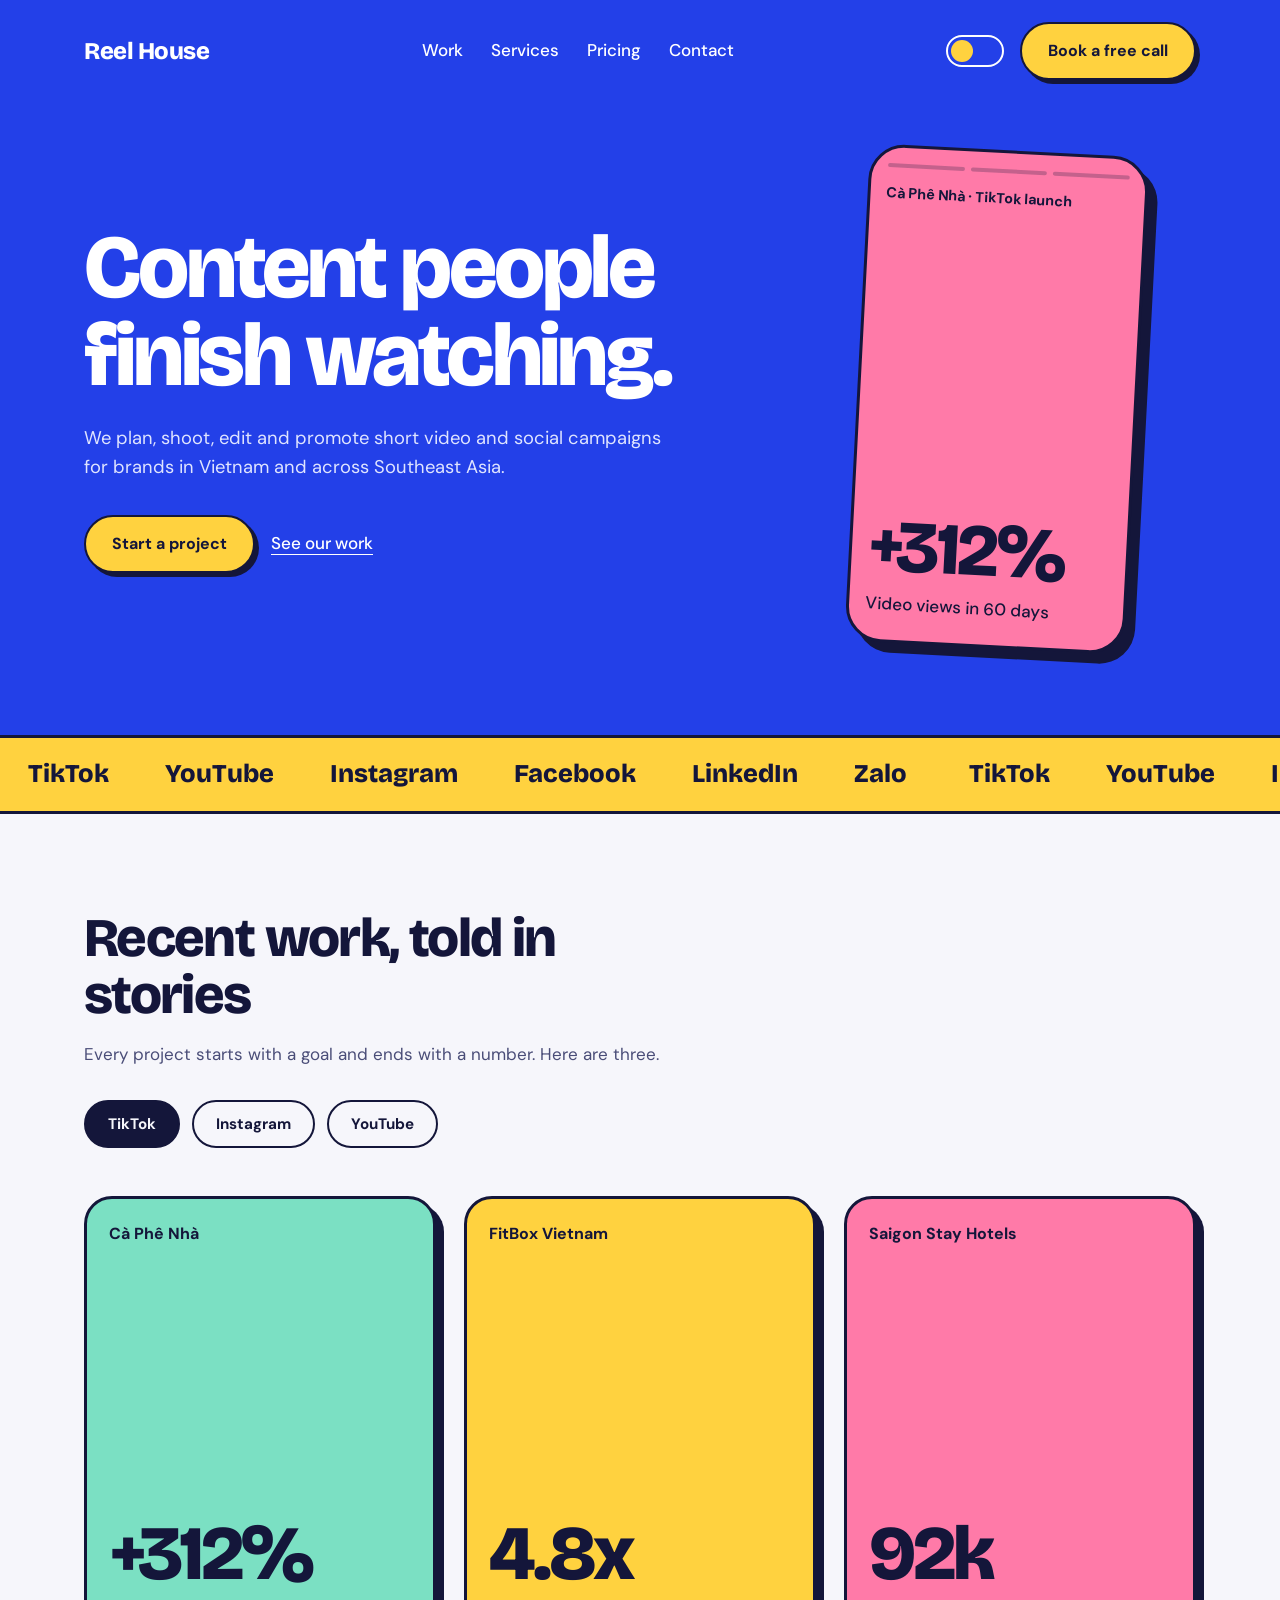
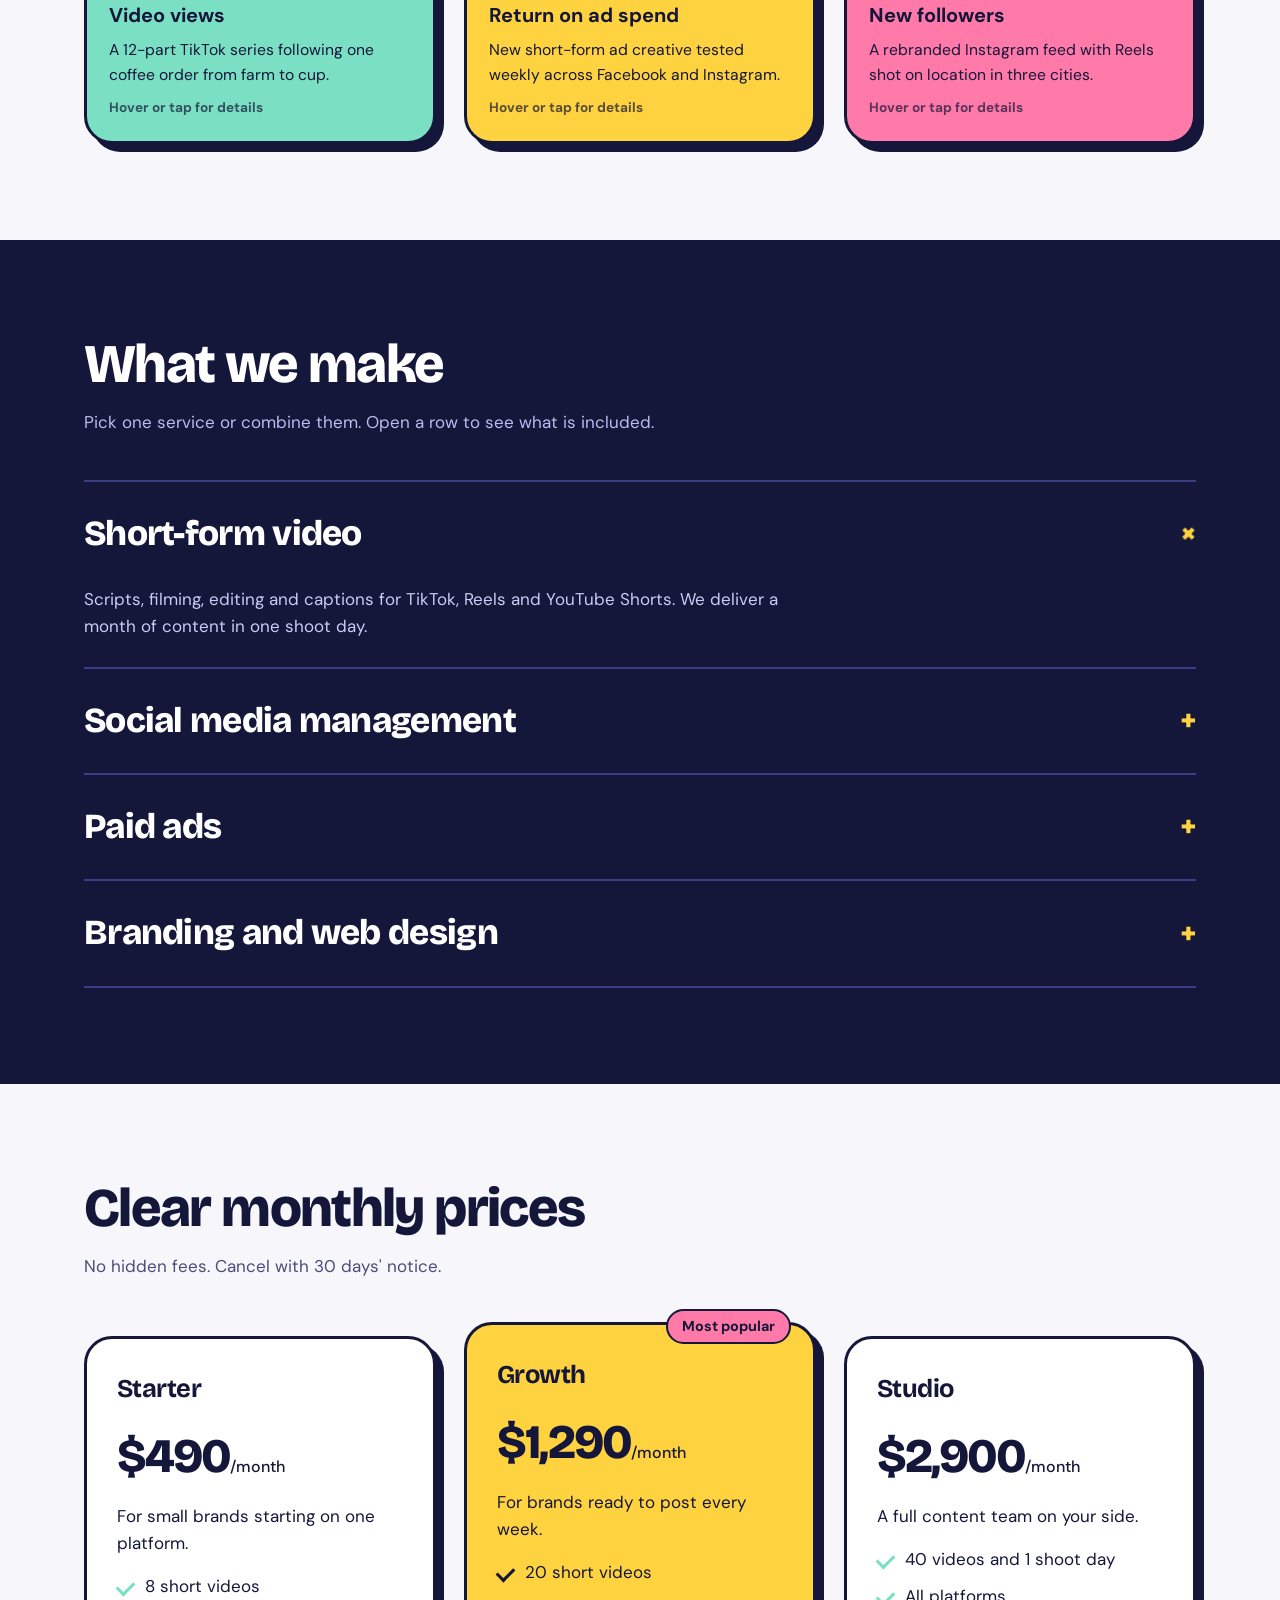
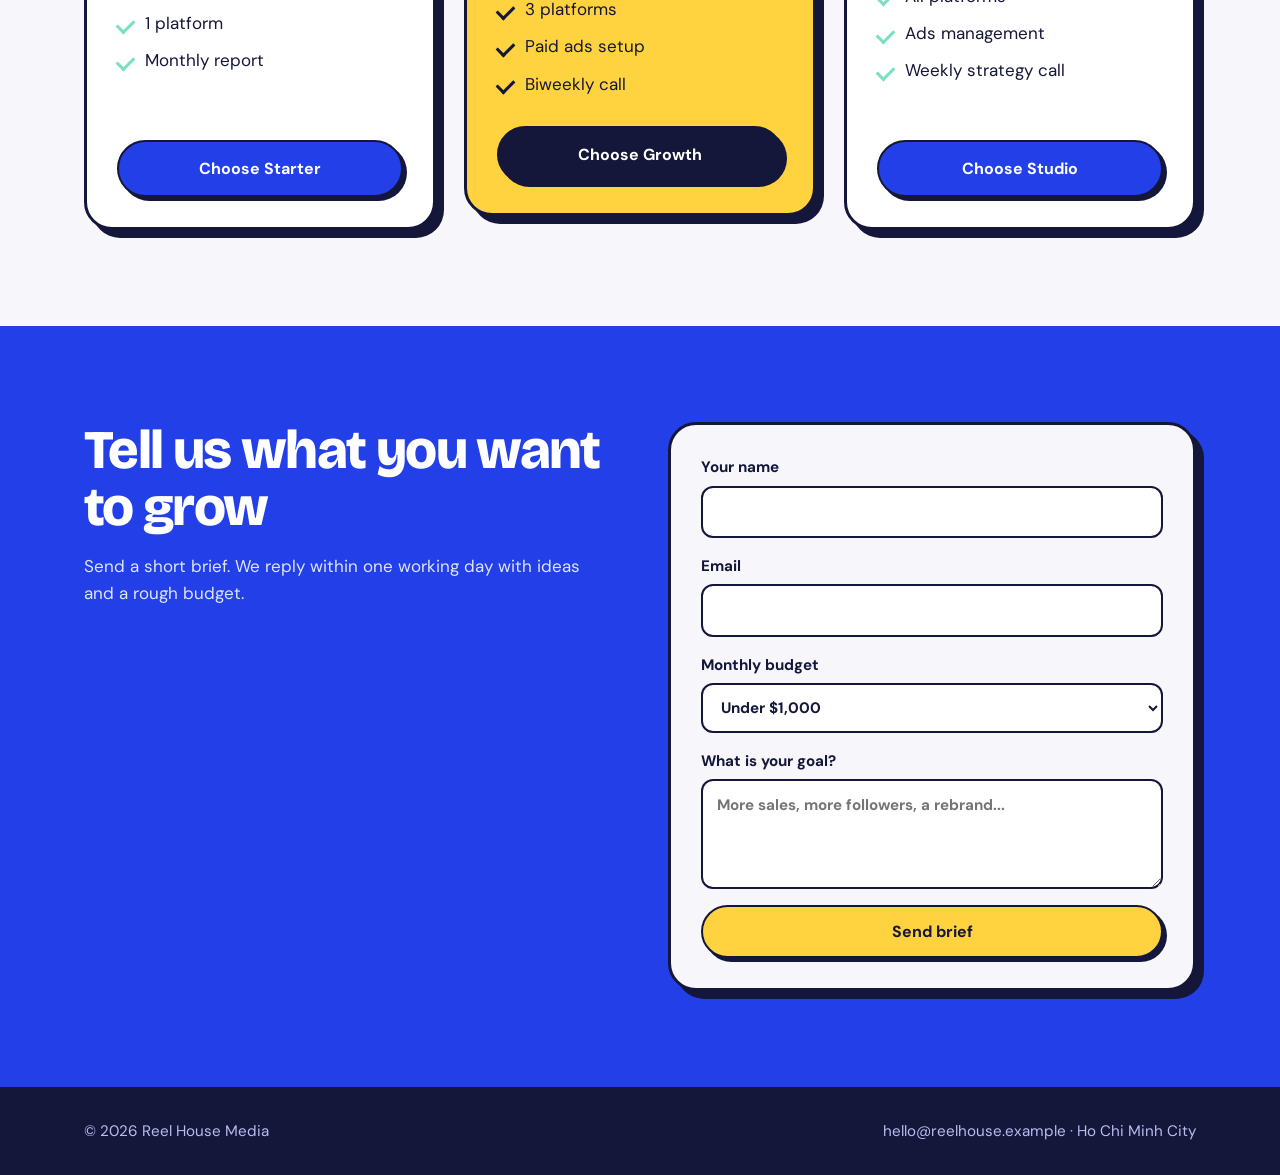
==== index.html @ fbdd0b80 "update style index" ====
<!DOCTYPE html>
<html lang="en">
<head>
<meta charset="UTF-8">
<meta name="viewport" content="width=device-width, initial-scale=1">
<title>Reel House | Digital media agency</title>
<link rel="preconnect" href="https://fonts.googleapis.com">
<link rel="preconnect" href="https://fonts.gstatic.com" crossorigin>
<link href="https://fonts.googleapis.com/css2?family=Bricolage+Grotesque:opsz,wght@12..96,500;12..96,800&family=DM+Sans:wght@400;500;700&display=swap" rel="stylesheet">
<link rel="stylesheet" href="style.css">
</head>
<body>
<input type="checkbox" id="dark" class="sr" aria-label="Dark mode">
<div class="progress" aria-hidden="true"></div>

<header>
  <div class="wrap">
    <nav>
      <a class="logo" href="#">Reel House</a>
      <ul>
        <li><a href="#work">Work</a></li>
        <li><a href="#services">Services</a></li>
        <li><a href="#pricing">Pricing</a></li>
        <li><a href="#contact">Contact</a></li>
      </ul>
      <div class="nav-right">
        <label class="toggle" for="dark" title="Switch dark mode"><span class="sr">Toggle dark mode</span></label>
        <a class="btn" href="#contact">Book a free call</a>
      </div>
    </nav>

    <div class="hero">
      <div>
        <h1>Content people finish watching.</h1>
        <p>We plan, shoot, edit and promote short video and social campaigns for brands in Vietnam and across Southeast Asia.</p>
        <div class="hero-actions">
          <a class="btn" href="#contact">Start a project</a>
          <a class="text" href="#work">See our work</a>
        </div>
      </div>
      <div class="phone" aria-label="Example campaign result">
        <div class="bars"><i></i><i></i><i></i></div>
        <div class="who">Cà Phê Nhà · TikTok launch</div>
        <div class="big">+312%</div>
        <div class="cap">Video views in 60 days</div>
      </div>
    </div>
  </div>
</header>

<div class="strip" aria-hidden="true">
  <div>
    <span>TikTok</span><span>YouTube</span><span>Instagram</span><span>Facebook</span><span>LinkedIn</span><span>Zalo</span>
    <span>TikTok</span><span>YouTube</span><span>Instagram</span><span>Facebook</span><span>LinkedIn</span><span>Zalo</span>
  </div>
</div>

<section id="work">
  <div class="wrap">
    <h2>Recent work, told in stories</h2>
    <p class="lead">Every project starts with a goal and ends with a number. Here are three.</p>
    <input type="radio" name="platform" id="p-tt" class="sr" checked aria-label="TikTok">
    <input type="radio" name="platform" id="p-ig" class="sr" aria-label="Instagram">
    <input type="radio" name="platform" id="p-yt" class="sr" aria-label="YouTube">
    <div class="tabs">
      <label class="tab" for="p-tt"><span>TikTok</span></label>
      <label class="tab" for="p-ig"><span>Instagram</span></label>
      <label class="tab" for="p-yt"><span>YouTube</span></label>
    </div>
    <div class="stories set set-tt">
      <article class="story" tabindex="0">
        <small>Cà Phê Nhà</small>
        <div class="stat">+312%</div>
        <h3>Video views</h3>
        <p>A 12-part TikTok series following one coffee order from farm to cup.</p>
        <div class="hint">Hover or tap for details</div>
        <div class="back">
          <h3>What we did</h3>
          <ul>
          <li>Scripted and shot 12 episodes</li>
          <li>Posted four times a week</li>
          <li>Replied to every comment in 24 hours</li>
          </ul>
        </div>
      </article>
      <article class="story" tabindex="0">
        <small>FitBox Vietnam</small>
        <div class="stat">4.8x</div>
        <h3>Return on ad spend</h3>
        <p>New short-form ad creative tested weekly across Facebook and Instagram.</p>
        <div class="hint">Hover or tap for details</div>
        <div class="back">
          <h3>What we did</h3>
          <ul>
          <li>Tested 18 ad variations</li>
          <li>Moved budget to the top three</li>
          <li>Reported results every Friday</li>
          </ul>
        </div>
      </article>
      <article class="story" tabindex="0">
        <small>Saigon Stay Hotels</small>
        <div class="stat">92k</div>
        <h3>New followers</h3>
        <p>A rebranded Instagram feed with Reels shot on location in three cities.</p>
        <div class="hint">Hover or tap for details</div>
        <div class="back">
          <h3>What we did</h3>
          <ul>
          <li>New grid, colors and captions</li>
          <li>Reels filmed in three cities</li>
          <li>Daily story replies and polls</li>
          </ul>
        </div>
      </article>
    </div>
    <div class="stories set set-ig">
      <article class="story" tabindex="0">
        <small>Bloom Skincare</small>
        <div class="stat">+180%</div>
        <h3>Saves per post</h3>
        <p>Carousel tutorials that people kept and shared with friends.</p>
        <div class="hint">Hover or tap for details</div>
        <div class="back">
          <h3>What we did</h3>
          <ul>
          <li>Designed 30 tutorial carousels</li>
          <li>Wrote captions in Vietnamese and English</li>
          <li>Tracked saves weekly</li>
          </ul>
        </div>
      </article>
      <article class="story" tabindex="0">
        <small>Vespa Saigon Tours</small>
        <div class="stat">2.1M</div>
        <h3>Reel plays</h3>
        <p>Street-food ride-alongs filmed from the passenger seat.</p>
        <div class="hint">Hover or tap for details</div>
        <div class="back">
          <h3>What we did</h3>
          <ul>
          <li>Filmed 15 Reels in two days</li>
          <li>Added local-language subtitles</li>
          <li>Tagged every vendor featured</li>
          </ul>
        </div>
      </article>
      <article class="story" tabindex="0">
        <small>Saigon Stay Hotels</small>
        <div class="stat">92k</div>
        <h3>New followers</h3>
        <p>A rebranded feed with Reels shot on location in three cities.</p>
        <div class="hint">Hover or tap for details</div>
        <div class="back">
          <h3>What we did</h3>
          <ul>
          <li>New grid, colors and captions</li>
          <li>Reels filmed in three cities</li>
          <li>Daily story replies and polls</li>
          </ul>
        </div>
      </article>
    </div>
    <div class="stories set set-yt">
      <article class="story" tabindex="0">
        <small>TechNest Vietnam</small>
        <div class="stat">150k</div>
        <h3>Subscribers in a year</h3>
        <p>A weekly review series with a format viewers can rely on.</p>
        <div class="hint">Hover or tap for details</div>
        <div class="back">
          <h3>What we did</h3>
          <ul>
          <li>Set one upload day every week</li>
          <li>Designed a repeatable thumbnail style</li>
          <li>Added chapters to every video</li>
          </ul>
        </div>
      </article>
      <article class="story" tabindex="0">
        <small>Học Tiếng Anh Nhanh</small>
        <div class="stat">8:42</div>
        <h3>Average watch time</h3>
        <p>Ten-minute lessons edited to remove every slow moment.</p>
        <div class="hint">Hover or tap for details</div>
        <div class="back">
          <h3>What we did</h3>
          <ul>
          <li>Cut each lesson to the key points</li>
          <li>Opened with the answer, not an intro</li>
          <li>Linked the next lesson at the end</li>
          </ul>
        </div>
      </article>
      <article class="story" tabindex="0">
        <small>Green Bowl Kitchen</small>
        <div class="stat">3.4x</div>
        <h3>Channel traffic</h3>
        <p>Recipe videos with chapters and a pinned shopping list.</p>
        <div class="hint">Hover or tap for details</div>
        <div class="back">
          <h3>What we did</h3>
          <ul>
          <li>Filmed 24 recipes in one week</li>
          <li>Pinned an ingredient list to each</li>
          <li>Sent viewers to the online shop</li>
          </ul>
        </div>
      </article>
    </div>
  </div>
</section>

<section class="services" id="services">
  <div class="wrap">
    <h2>What we make</h2>
    <p class="lead">Pick one service or combine them. Open a row to see what is included.</p>
    <div class="list">
      <details open>
        <summary>Short-form video</summary>
        <p>Scripts, filming, editing and captions for TikTok, Reels and YouTube Shorts. We deliver a month of content in one shoot day.</p>
      </details>
      <details>
        <summary>Social media management</summary>
        <p>Content calendar, daily posting, community replies and a monthly report that shows what worked.</p>
      </details>
      <details>
        <summary>Paid ads</summary>
        <p>Campaign setup, creative testing and budget tuning on Meta, TikTok and Google.</p>
      </details>
      <details>
        <summary>Branding and web design</summary>
        <p>Logo, colors, tone of voice and a fast website that matches your social content.</p>
      </details>
    </div>
  </div>
</section>

<section class="pricing" id="pricing">
  <div class="wrap">
    <h2>Clear monthly prices</h2>
    <p class="lead">No hidden fees. Cancel with 30 days' notice.</p>
    <div class="plans">
      <div class="plan">
        <h3>Starter</h3>
        <div class="price">$490<small>/month</small></div>
        <p>For small brands starting on one platform.</p>
        <ul><li>8 short videos</li><li>1 platform</li><li>Monthly report</li></ul>
        <a class="btn" href="#contact">Choose Starter</a>
      </div>
      <div class="plan pop">
        <span class="badge">Most popular</span>
        <h3>Growth</h3>
        <div class="price">$1,290<small>/month</small></div>
        <p>For brands ready to post every week.</p>
        <ul><li>20 short videos</li><li>3 platforms</li><li>Paid ads setup</li><li>Biweekly call</li></ul>
        <a class="btn" href="#contact">Choose Growth</a>
      </div>
      <div class="plan">
        <h3>Studio</h3>
        <div class="price">$2,900<small>/month</small></div>
        <p>A full content team on your side.</p>
        <ul><li>40 videos and 1 shoot day</li><li>All platforms</li><li>Ads management</li><li>Weekly strategy call</li></ul>
        <a class="btn" href="#contact">Choose Studio</a>
      </div>
    </div>
  </div>
</section>

<section class="contact" id="contact">
  <div class="wrap grid">
    <div>
      <h2>Tell us what you want to grow</h2>
      <p class="lead" style="color:#dfe4ff">Send a short brief. We reply within one working day with ideas and a rough budget.</p>
    </div>
    <form action="#" method="post">
      <label>Your name<input type="text" name="name" required></label>
      <label>Email<input type="email" name="email" required></label>
      <label>Monthly budget
        <select name="budget">
          <option>Under $1,000</option>
          <option>$1,000 to $3,000</option>
          <option>$3,000 to $10,000</option>
          <option>Over $10,000</option>
        </select>
      </label>
      <label>What is your goal?<textarea name="goal" placeholder="More sales, more followers, a rebrand..."></textarea></label>
      <button class="btn" type="submit">Send brief</button>
    </form>
  </div>
</section>

<footer>
  <div class="wrap">
    <span>© 2026 Reel House Media</span>
    <span>hello@reelhouse.example · Ho Chi Minh City</span>
  </div>
</footer>

<a class="btn sticky-cta" href="#contact">Book a free call</a>

</body>
</html>
---- style.css ----
:root{
  --blue:#2340e8; --ink:#14163a; --paper:#f6f6fb;
  --sun:#ffd23f; --pink:#ff7aa8; --mint:#7be0c3;
  --bg:#f6f6fb; --fg:#14163a; --edge:#14163a; --muted:#4a4d78; --field:#fff; --panel:#14163a;
  --display:"Bricolage Grotesque","Arial Black",sans-serif;
  --body:"DM Sans",system-ui,sans-serif;
}
*{box-sizing:border-box;margin:0;padding:0}
html{scroll-behavior:smooth}
body{font-family:var(--body);color:var(--fg);background:var(--bg);line-height:1.6;font-size:17px;transition:background .3s,color .3s}
body:has(#dark:checked){--bg:#0f1130;--fg:#eef0ff;--edge:#b8beff;--muted:#aab0ee;--field:#1b1e4d;--panel:#1b1e4d}
a{color:inherit}
:focus-visible{outline:3px solid var(--sun);outline-offset:3px}
.wrap{max-width:1160px;margin:0 auto;padding:0 24px}

/* Header */
header{background:var(--blue);color:#fff}
nav{display:flex;align-items:center;justify-content:space-between;padding:22px 0}
.logo{font-family:var(--display);font-weight:800;font-size:1.5rem;text-decoration:none;letter-spacing:-.02em}
nav ul{display:flex;gap:28px;list-style:none}
nav ul a{text-decoration:none;font-weight:500}
nav ul a:hover{text-decoration:underline;text-underline-offset:6px}
.btn{display:inline-block;background:var(--sun);color:var(--ink);font-weight:700;padding:14px 26px;border-radius:999px;text-decoration:none;border:2px solid var(--ink);box-shadow:4px 4px 0 var(--ink);transition:transform .15s,box-shadow .15s;cursor:pointer;font-family:inherit;font-size:1rem}
.btn:hover{transform:translate(2px,2px);box-shadow:2px 2px 0 var(--ink)}

/* Dark mode switch (checkbox + :has, no JavaScript) */
.sr{position:absolute;opacity:0;pointer-events:none}
.nav-right{display:flex;align-items:center;gap:16px}
.toggle{width:58px;height:32px;border-radius:999px;border:2px solid #fff;background:transparent;position:relative;cursor:pointer;flex:none}
.toggle::before{content:"";position:absolute;top:3px;left:3px;width:22px;height:22px;border-radius:50%;background:var(--sun);transition:transform .25s}
body:has(#dark:checked) .toggle::before{transform:translateX(26px);background:#fff}
body:has(#dark:focus-visible) .toggle{outline:3px solid var(--sun);outline-offset:3px}

/* Scroll progress bar (scroll-driven animation) */
.progress{position:fixed;top:0;left:0;right:0;height:5px;background:var(--sun);transform:scaleX(0);transform-origin:left;z-index:60}
@supports (animation-timeline:scroll()){
  .progress{animation:grow linear both;animation-timeline:scroll(root)}
}
@keyframes grow{to{transform:scaleX(1)}}

/* Sticky call button on small screens */
.sticky-cta{display:none}

/* Hero */
.hero{display:grid;grid-template-columns:1.25fr .75fr;gap:48px;align-items:center;padding:48px 0 88px}
h1{font-family:var(--display);font-weight:800;font-size:clamp(2.8rem,7vw,5.6rem);line-height:.98;letter-spacing:-.035em}
.hero p{max-width:46ch;margin:24px 0 32px;font-size:1.15rem;color:#dfe4ff}
.hero-actions{display:flex;gap:16px;align-items:center;flex-wrap:wrap}
.hero-actions a.text{font-weight:500;text-underline-offset:5px}

/* Phone with story bars (the one animated moment) */
.phone{justify-self:center;width:min(280px,80vw);aspect-ratio:9/16;background:var(--pink);border:3px solid var(--ink);border-radius:36px;box-shadow:10px 10px 0 var(--ink);padding:16px;display:flex;flex-direction:column;color:var(--ink);transform:rotate(3deg);position:relative;overflow:hidden}
.bars{display:flex;gap:6px}
.bars i{flex:1;height:4px;background:rgba(20,22,58,.25);border-radius:4px;overflow:hidden;position:relative}
.bars i::after{content:"";position:absolute;inset:0;background:var(--ink);transform:scaleX(0);transform-origin:left;animation:fill 9s linear infinite}
.bars i:nth-child(2)::after{animation-delay:3s}
.bars i:nth-child(3)::after{animation-delay:6s}
@keyframes fill{0%{transform:scaleX(0)}33%,100%{transform:scaleX(1)}}
.phone .who{margin-top:14px;font-weight:700;font-size:.9rem}
.phone .big{margin-top:auto;font-family:var(--display);font-weight:800;font-size:4.6rem;line-height:.9;letter-spacing:-.04em}
.phone .cap{margin:10px 0 6px;font-weight:500}

/* Platform marquee */
.strip{background:var(--sun);color:var(--ink);border-block:3px solid var(--ink);overflow:hidden;white-space:nowrap}
.strip div{display:inline-block;padding:16px 0;font-family:var(--display);font-weight:800;font-size:1.6rem;animation:slide 28s linear infinite}
.strip span{margin:0 28px}
@keyframes slide{to{transform:translateX(-50%)}}

section{padding:96px 0}
h2{font-family:var(--display);font-weight:800;font-size:clamp(2rem,4.5vw,3.4rem);line-height:1.05;letter-spacing:-.03em;max-width:18ch}
.lead{max-width:52ch;margin-top:16px;color:var(--muted)}

/* Work: vertical story cards */
.stories{display:grid;grid-template-columns:repeat(3,1fr);gap:28px;margin-top:48px}
.story{position:relative;overflow:hidden;color:#14163a;aspect-ratio:9/14;border:3px solid var(--edge);border-radius:28px;padding:22px;display:flex;flex-direction:column;box-shadow:8px 8px 0 var(--edge);transition:transform .2s}
.story:hover{transform:translateY(-6px)}
.story:nth-child(1){background:var(--mint)}
.story:nth-child(2){background:var(--sun)}
.story:nth-child(3){background:var(--pink)}
.story small{font-weight:700;font-size:1rem}
.story .stat{margin-top:auto;font-family:var(--display);font-weight:800;font-size:clamp(3.4rem,6vw,5rem);line-height:.9;letter-spacing:-.04em}
.story h3{font-size:1.25rem;margin:10px 0 6px}
.story p{font-size:.98rem}

.story .back{position:absolute;inset:0;background:#14163a;color:#fff;padding:22px;display:flex;flex-direction:column;justify-content:flex-end;transform:translateY(101%);transition:transform .4s cubic-bezier(.2,.8,.2,1)}
.story:hover .back,.story:focus-within .back,.story:focus .back{transform:none}
.story .back h3{color:var(--sun);margin:0 0 12px}
.story .back ul{list-style:none;display:grid;gap:10px}
.story .back li{padding-left:22px;position:relative}
.story .back li::before{content:"";position:absolute;left:0;top:.55em;width:10px;height:10px;border-radius:50%;background:var(--mint)}
.story .hint{margin-top:10px;font-size:.85rem;font-weight:700;opacity:.7}

/* Services */
.services{background:var(--panel);color:#fff}
.services .lead{color:#b9bdf0}
.list{margin-top:44px;border-top:2px solid #3a3e85}
details{border-bottom:2px solid #3a3e85}
summary{list-style:none;cursor:pointer;display:flex;justify-content:space-between;align-items:center;padding:24px 0;font-family:var(--display);font-weight:800;font-size:clamp(1.5rem,3vw,2.2rem);letter-spacing:-.02em}
summary::-webkit-details-marker{display:none}
summary::after{content:"+";font-size:2rem;color:var(--sun);transition:transform .2s}
details[open] summary::after{transform:rotate(45deg)}
details p{padding:0 0 26px;max-width:58ch;color:#c9ccf5}

/* Contact */
.contact{background:var(--blue);color:#fff}
.contact .grid{display:grid;grid-template-columns:1fr 1fr;gap:56px;align-items:start}
form{background:var(--bg);color:var(--fg);border:3px solid var(--edge);border-radius:28px;padding:30px;box-shadow:8px 8px 0 var(--edge);display:grid;gap:16px}
label{font-weight:700;font-size:.95rem;display:grid;gap:6px}
input,select,textarea{font:inherit;padding:12px 14px;border:2px solid var(--edge);border-radius:12px;background:var(--field);color:var(--fg)}
textarea{min-height:110px;resize:vertical}

footer{background:var(--ink);color:#b9bdf0;padding:32px 0;font-size:.95rem}
footer .wrap{display:flex;justify-content:space-between;flex-wrap:wrap;gap:12px}

@media (max-width:860px){
  .hero,.contact .grid{grid-template-columns:1fr}
  .stories{grid-template-columns:1fr}
  .story{aspect-ratio:auto;min-height:340px}
  nav ul{display:none}
  section{padding:72px 0}
  .sticky-cta{display:block;position:fixed;left:16px;right:16px;bottom:max(16px,env(safe-area-inset-bottom));z-index:40;text-align:center}
  footer{padding-bottom:96px}
  .story .back{transform:none;position:static;margin-top:16px;border-radius:16px}
  .story .hint{display:none}
}
@media (prefers-reduced-motion:reduce){
  .bars i::after,.strip div{animation:none}
  .bars i::after{transform:scaleX(1)}
}

/* ===== Platform picker for Work (radio buttons, no JavaScript) ===== */
.tabs{display:flex;gap:12px;flex-wrap:wrap;margin-top:32px}
.tabs label.tab{display:block;gap:0}
.tab span{display:inline-block;padding:10px 22px;border:2px solid var(--edge);border-radius:999px;font-weight:700;cursor:pointer;transition:background .15s,color .15s}
.tab span:hover{background:var(--sun);color:#14163a}
#p-tt:checked ~ .tabs label[for=p-tt] span,
#p-ig:checked ~ .tabs label[for=p-ig] span,
#p-yt:checked ~ .tabs label[for=p-yt] span{background:var(--fg);color:var(--bg);border-color:var(--fg)}
#p-tt:focus-visible ~ .tabs label[for=p-tt] span,
#p-ig:focus-visible ~ .tabs label[for=p-ig] span,
#p-yt:focus-visible ~ .tabs label[for=p-yt] span{outline:3px solid var(--blue);outline-offset:3px}
.set{display:none}
#p-tt:checked ~ .set-tt,#p-ig:checked ~ .set-ig,#p-yt:checked ~ .set-yt{display:grid}
@keyframes swap{from{opacity:0;transform:translateY(12px)}}
.set .story{animation:swap .35s ease both}

/* ===== Pricing ===== */
.plans{display:grid;grid-template-columns:repeat(3,1fr);gap:28px;margin-top:56px;align-items:stretch}
.plan{background:var(--field);color:var(--fg);border:3px solid var(--edge);border-radius:28px;padding:30px;box-shadow:8px 8px 0 var(--edge);display:flex;flex-direction:column;position:relative}
.plan.pop{background:var(--sun);color:#14163a;border-color:#14163a;box-shadow:8px 8px 0 #14163a;transform:translateY(-14px)}
.badge{position:absolute;top:-16px;right:22px;background:var(--pink);color:#14163a;border:2px solid #14163a;border-radius:999px;padding:4px 14px;font-weight:700;font-size:.9rem}
.plan h3{font-family:var(--display);font-size:1.6rem;letter-spacing:-.02em}
.price{font-family:var(--display);font-weight:800;font-size:3rem;letter-spacing:-.04em;margin:8px 0}
.price small{font-family:var(--body);font-size:1rem;font-weight:500;letter-spacing:0}
.plan ul{list-style:none;margin:16px 0 28px;display:grid;gap:10px}
.plan li{padding-left:28px;position:relative}
.plan li::before{content:"";position:absolute;left:0;top:.5em;width:14px;height:8px;border-left:3px solid var(--mint);border-bottom:3px solid var(--mint);transform:rotate(-45deg)}
.plan.pop li::before{border-color:#14163a}
.plan .btn{margin-top:auto;text-align:center;background:var(--blue);color:#fff;border-color:#14163a;box-shadow:4px 4px 0 #14163a}
.plan.pop .btn{background:#14163a}
@media (max-width:860px){
  .plans{grid-template-columns:1fr}
  .plan.pop{transform:none}
}
@media (prefers-reduced-motion:reduce){.set .story{animation:none}}
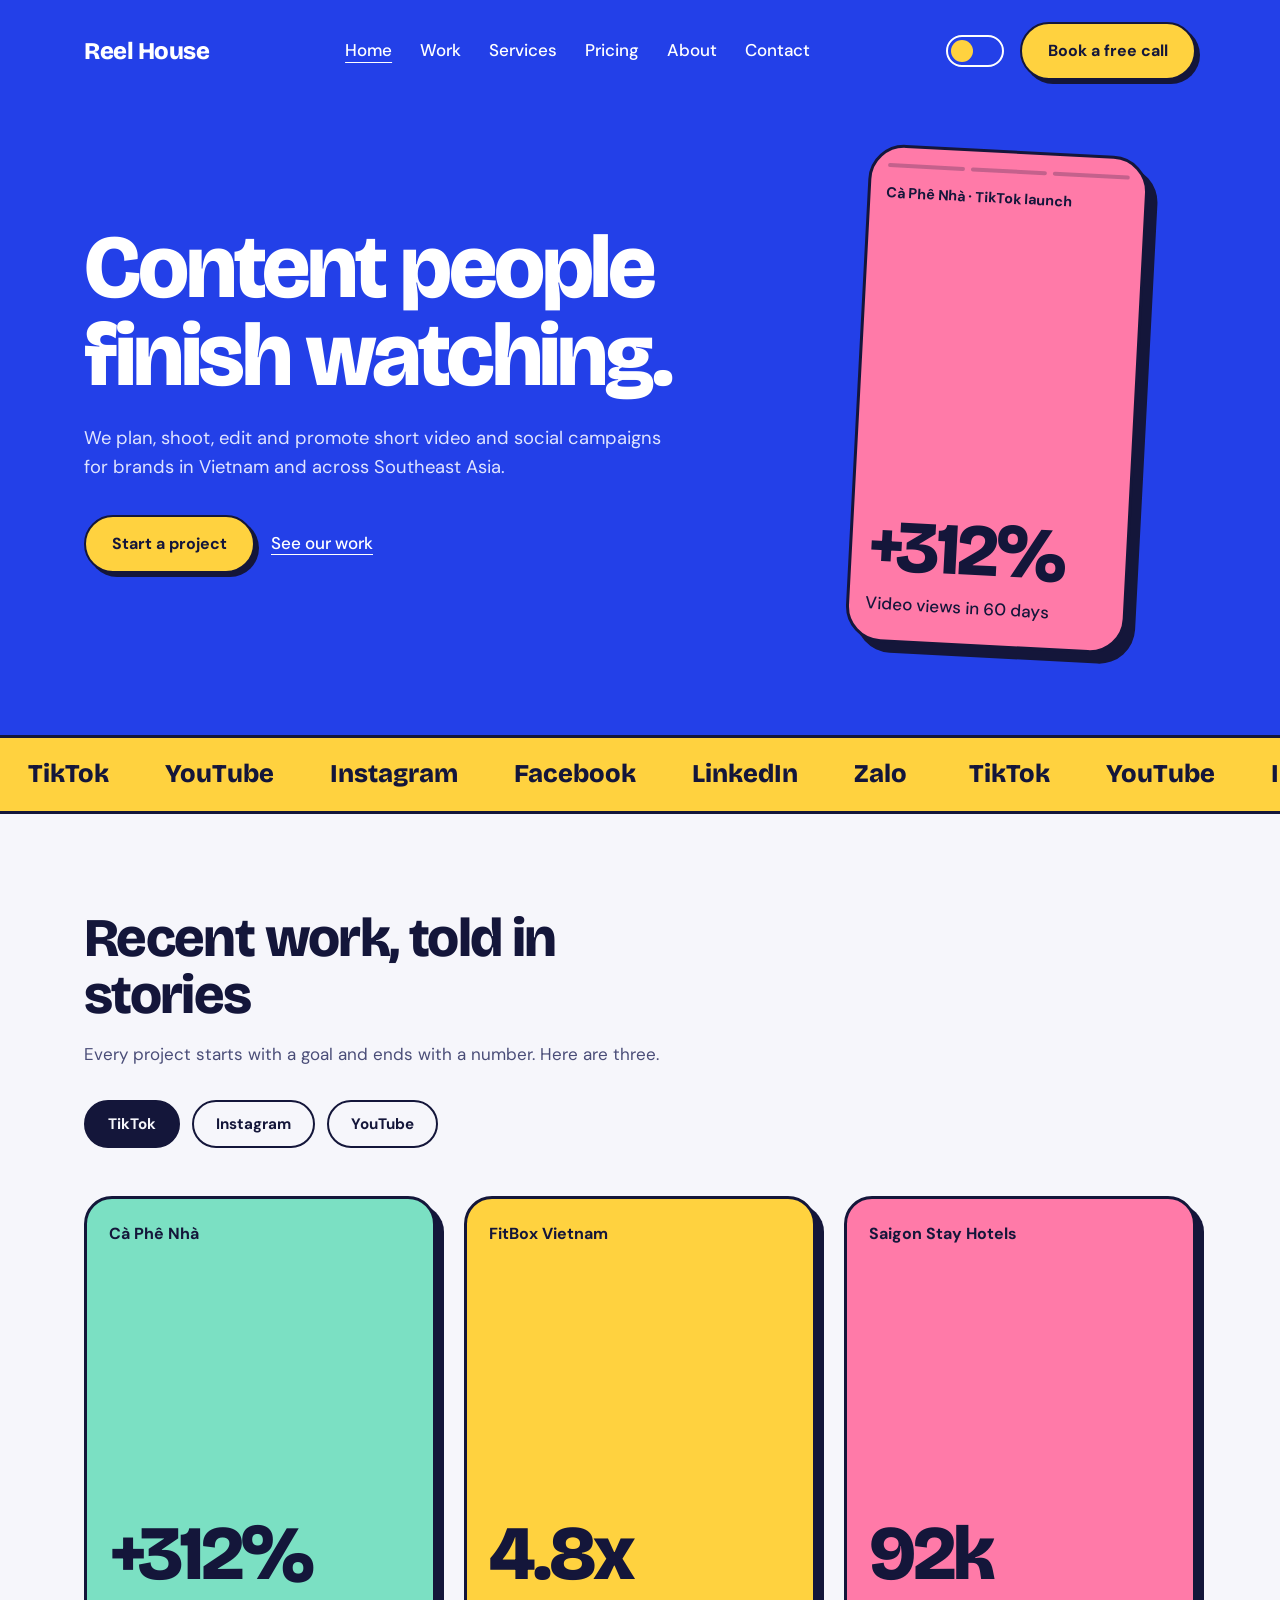
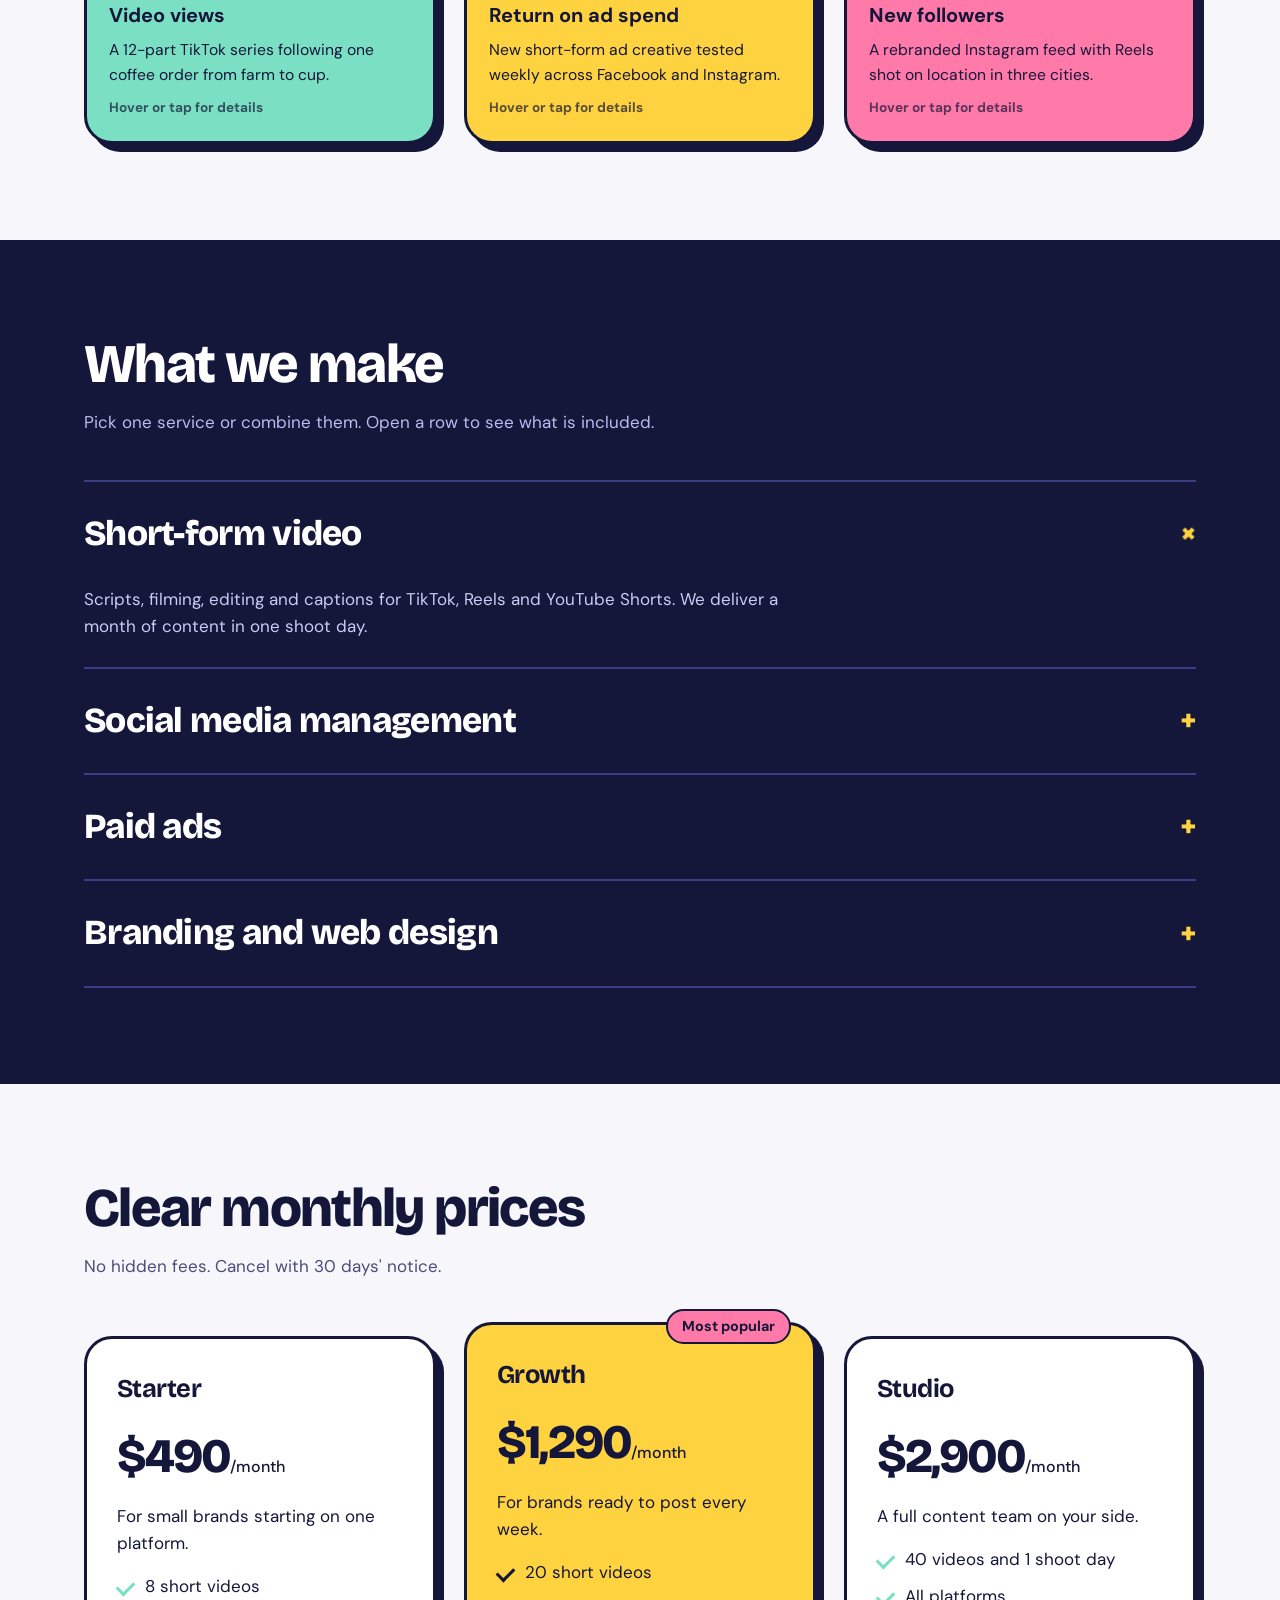
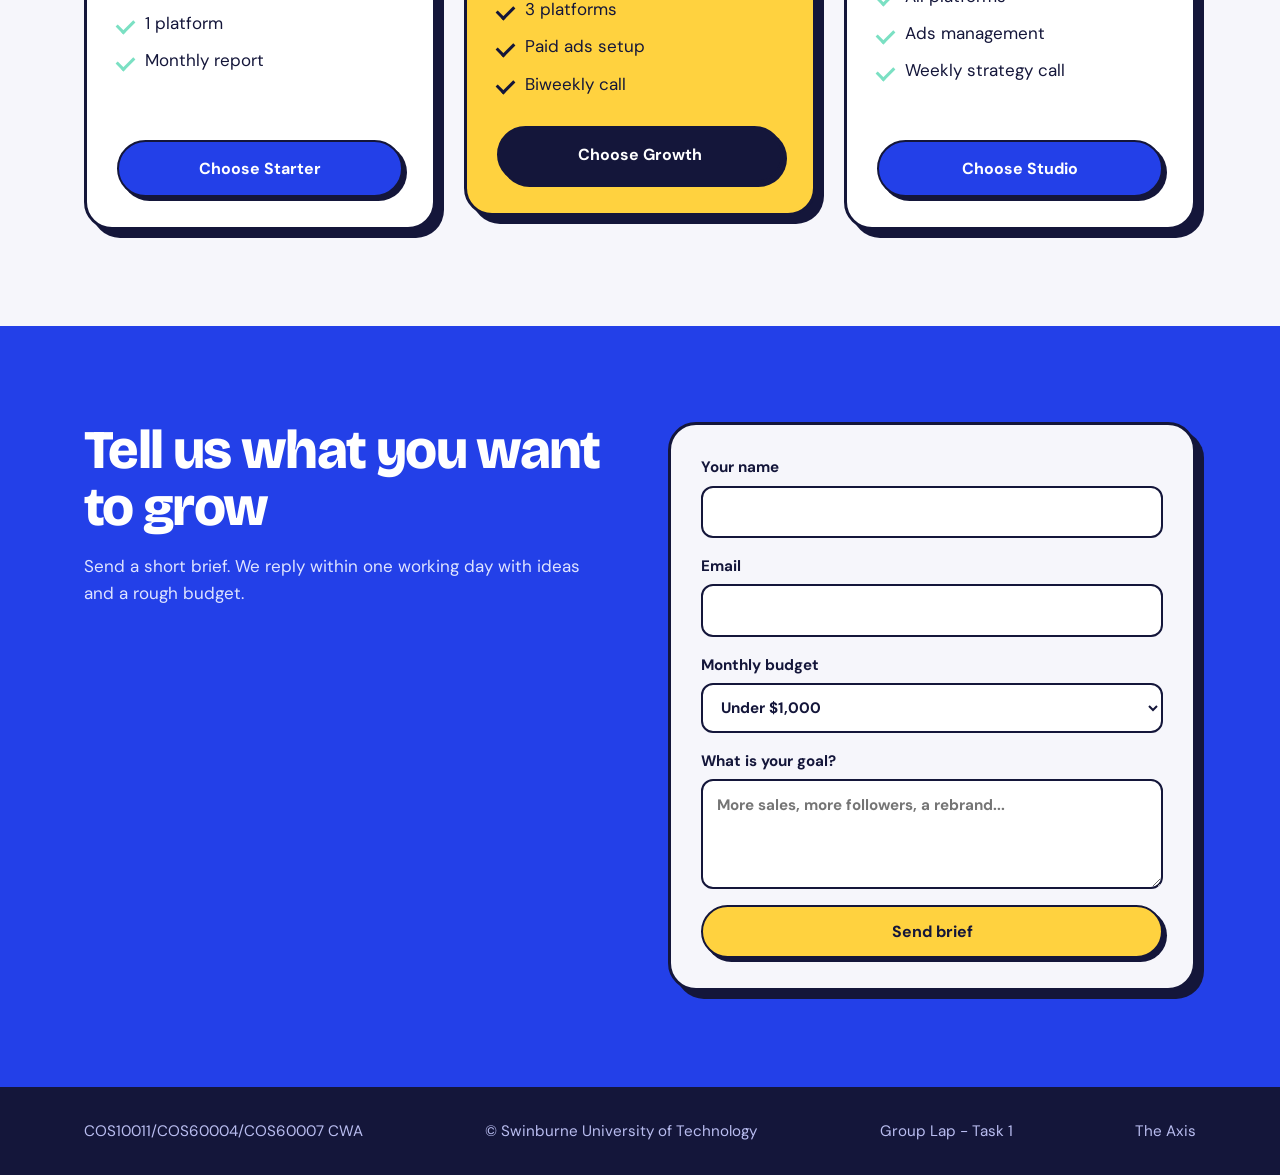
==== commit b3d1772d: "update index about link and add some information" ====
--- a/index.html
+++ b/index.html
@@ -18,9 +18,11 @@
     <nav>
       <a class="logo" href="#">Reel House</a>
       <ul>
+        <li><a href="index.html" aria-current="page">Home</a></li>
         <li><a href="#work">Work</a></li>
         <li><a href="#services">Services</a></li>
         <li><a href="#pricing">Pricing</a></li>
+        <li><a href="about.html">About</a></li>
         <li><a href="#contact">Contact</a></li>
       </ul>
       <div class="nav-right">
@@ -292,8 +294,10 @@
 
 <footer>
   <div class="wrap">
-    <span>© 2026 Reel House Media</span>
-    <span>hello@reelhouse.example · Ho Chi Minh City</span>
+    <p>COS10011/COS60004/COS60007 CWA</p>
+    <p>&#169; Swinburne University of Technology</p>
+    <p>Group Lap - Task 1</p>
+    <p>The Axis</p>
   </div>
 </footer>
 
--- a/style.css
+++ b/style.css
@@ -163,3 +163,31 @@
   .plan.pop{transform:none}
 }
 @media (prefers-reduced-motion:reduce){.set .story{animation:none}}
+
+/* ===== About page ===== */
+.about1{padding:40px 0 88px}
+.about1 p{max-width:46ch;margin-top:24px;font-size:1.15rem;color:#dfe4ff}
+nav ul a[aria-current=page]{text-decoration:underline;text-underline-offset:6px}
+.about-grid{display:grid;grid-template-columns:1fr 1fr;gap:56px;align-items:center}
+.info{margin-top:28px;list-style:none;display:grid;gap:12px}
+.info ul{margin:8px 0 0 22px;list-style:disc;display:grid;gap:4px;color:var(--muted)}
+.group-photo{background:var(--sun);color:#14163a;border:3px solid var(--edge);border-radius:28px;padding:16px;box-shadow:8px 8px 0 var(--edge);transform:rotate(-2deg)}
+.group-photo img{display:block;width:100%;height:auto;aspect-ratio:4/3;object-fit:cover;border-radius:16px;background:var(--pink)}
+.group-photo figcaption{margin-top:10px;font-weight:700;text-align:center}
+.roles{margin-top:44px;border-top:2px solid #3a3e85}
+.roles dt{padding-top:24px;font-family:var(--display);font-weight:800;font-size:clamp(1.4rem,3vw,2rem);letter-spacing:-.02em;color:var(--sun)}
+.roles dd{padding:6px 0 24px;border-bottom:2px solid #3a3e85;color:#c9ccf5;max-width:58ch}
+.table-wrap{margin-top:44px;overflow-x:auto;border:3px solid var(--edge);border-radius:28px;box-shadow:8px 8px 0 var(--edge);background:var(--field)}
+.interests{width:100%;border-collapse:collapse;min-width:640px}
+.interests caption{text-align:left;padding:20px 22px 0;font-weight:700;color:var(--muted)}
+.interests th,.interests td{padding:14px 22px;text-align:left;border-bottom:2px solid var(--edge)}
+.interests thead th{font-family:var(--display);font-size:1.1rem}
+.interests tbody tr:last-child th,.interests tbody tr:last-child td{border-bottom:0}
+.interests td[rowspan]{background:var(--mint);color:#14163a;border-bottom:0}
+.emails{list-style:none;display:flex;flex-wrap:wrap;gap:16px;margin-top:32px}
+.emails a{display:inline-block;background:var(--sun);color:#14163a;font-weight:700;padding:12px 24px;border:2px solid #14163a;border-radius:999px;box-shadow:4px 4px 0 #14163a;text-decoration:none}
+.emails a:hover{transform:translate(2px,2px);box-shadow:2px 2px 0 #14163a}
+@media (max-width:860px){
+  .about-grid{grid-template-columns:1fr}
+  .group-photo{transform:none}
+}
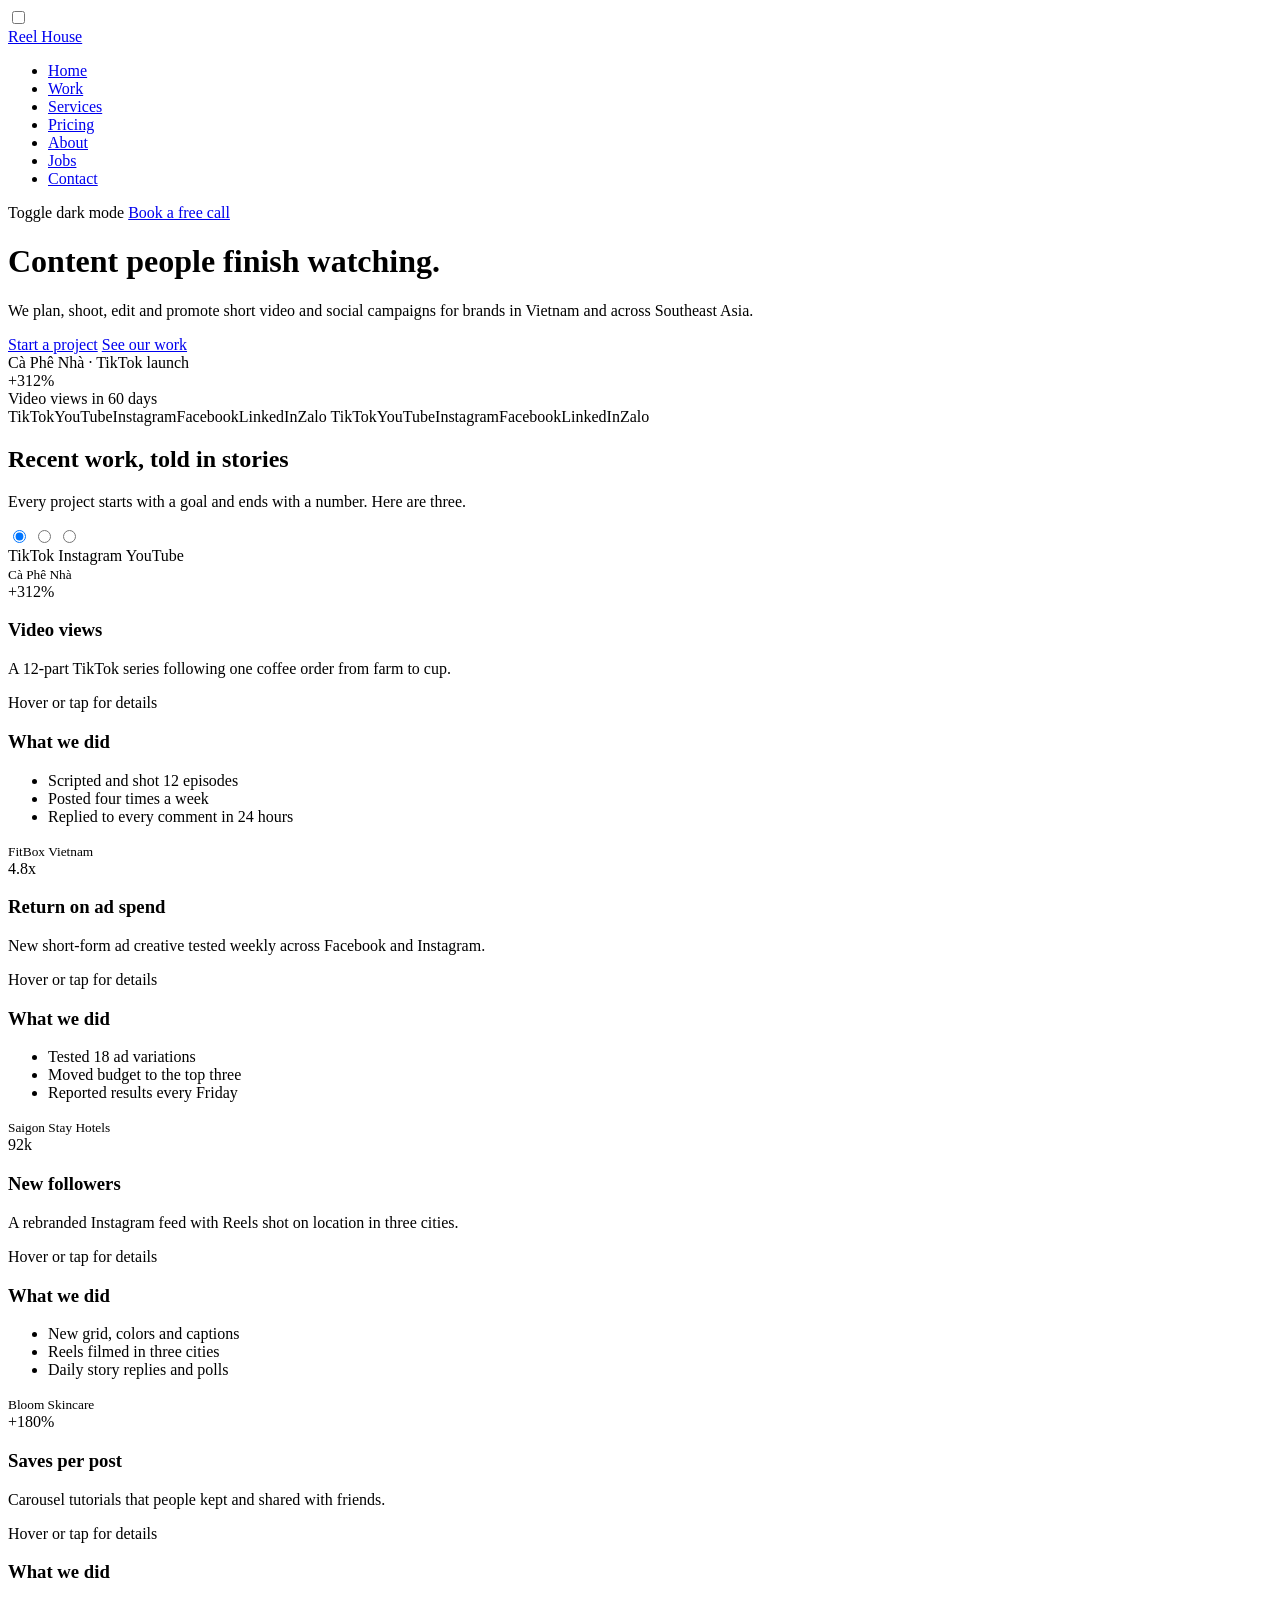
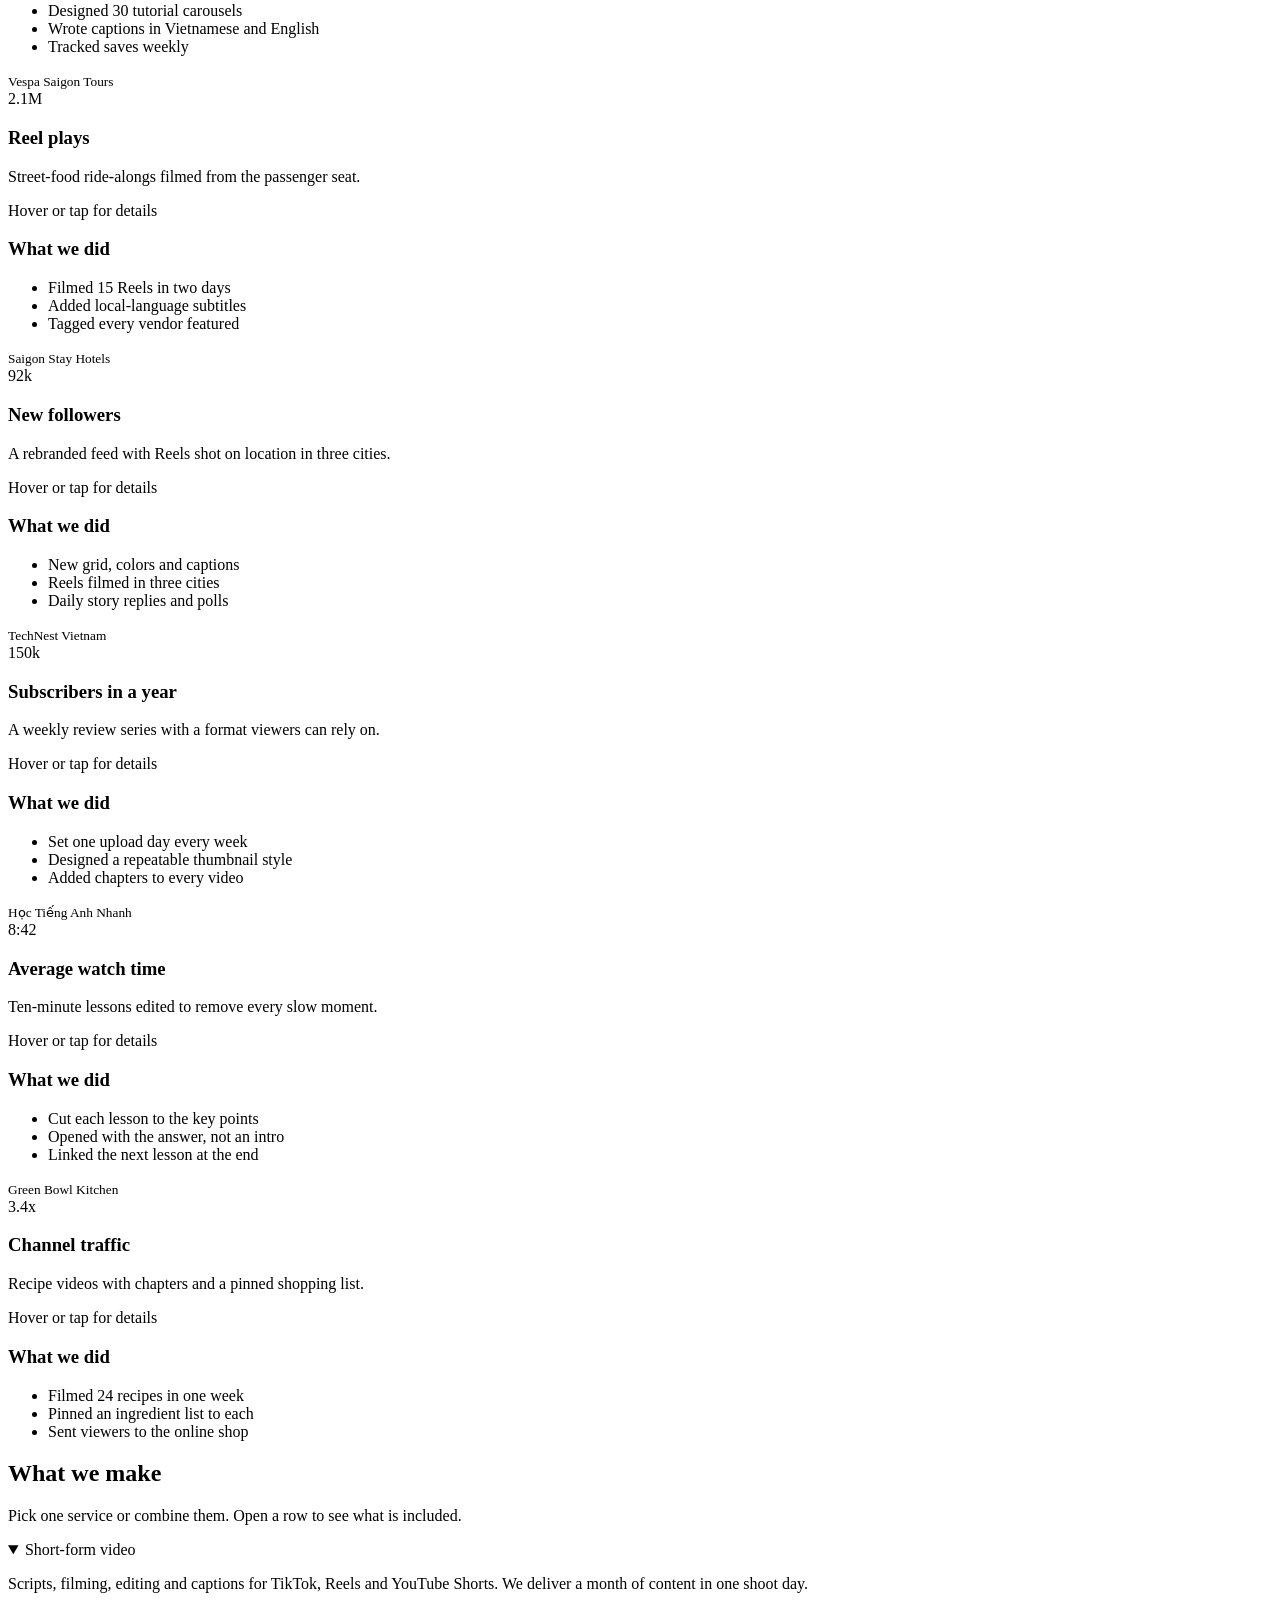
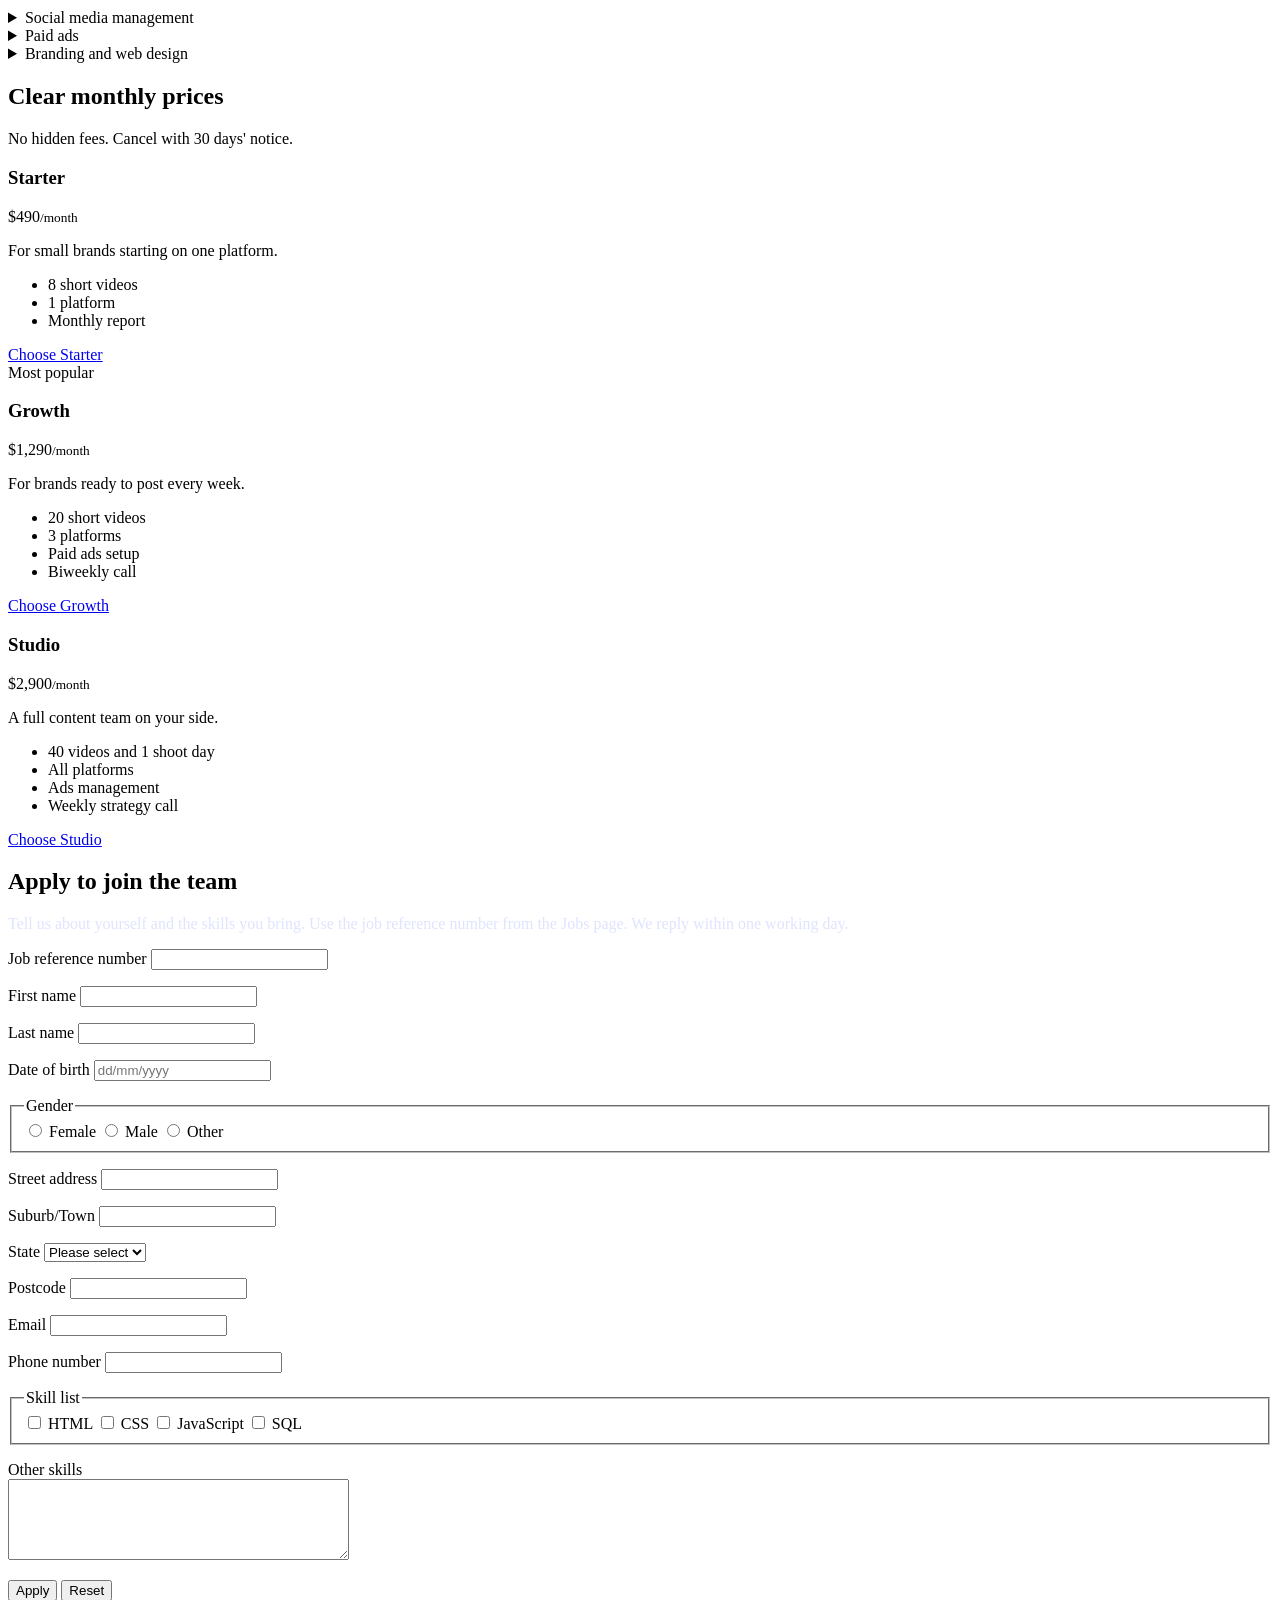
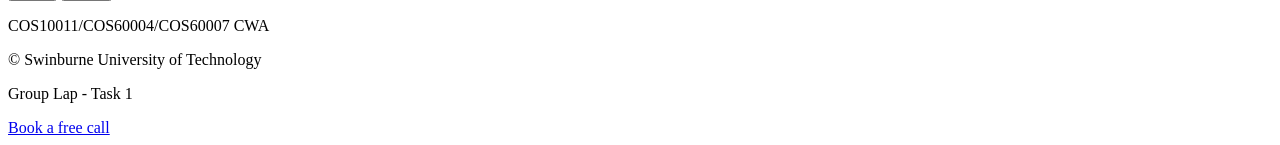
==== commit 186d0c41: "update index and apply(contact) link 2 html together, delete some uneccesary thing in index, contact" ====
--- a/index.html
+++ b/index.html
@@ -7,7 +7,7 @@
 <link rel="preconnect" href="https://fonts.googleapis.com">
 <link rel="preconnect" href="https://fonts.gstatic.com" crossorigin>
 <link href="https://fonts.googleapis.com/css2?family=Bricolage+Grotesque:opsz,wght@12..96,500;12..96,800&family=DM+Sans:wght@400;500;700&display=swap" rel="stylesheet">
-<link rel="stylesheet" href="style.css">
+<link rel="stylesheet" href="reelhouse.css">
 </head>
 <body>
 <input type="checkbox" id="dark" class="sr" aria-label="Dark mode">
@@ -23,7 +23,8 @@
         <li><a href="#services">Services</a></li>
         <li><a href="#pricing">Pricing</a></li>
         <li><a href="about.html">About</a></li>
-        <li><a href="#contact">Contact</a></li>
+        <li><a href="jobs.html">Jobs</a></li>
+        <li><a href="contact.html">Contact</a></li>
       </ul>
       <div class="nav-right">
         <label class="toggle" for="dark" title="Switch dark mode"><span class="sr">Toggle dark mode</span></label>
@@ -272,22 +273,120 @@
 <section class="contact" id="contact">
   <div class="wrap grid">
     <div>
-      <h2>Tell us what you want to grow</h2>
-      <p class="lead" style="color:#dfe4ff">Send a short brief. We reply within one working day with ideas and a rough budget.</p>
-    </div>
-    <form action="#" method="post">
-      <label>Your name<input type="text" name="name" required></label>
-      <label>Email<input type="email" name="email" required></label>
-      <label>Monthly budget
-        <select name="budget">
-          <option>Under $1,000</option>
-          <option>$1,000 to $3,000</option>
-          <option>$3,000 to $10,000</option>
-          <option>Over $10,000</option>
+      <h2>Apply to join the team</h2>
+      <p class="lead" style="color:#dfe4ff">Tell us about yourself and the skills you bring. Use the job reference number from the Jobs page. We reply within one working day.</p>
+    </div>
+    <form id="apply-form" action="https://mercury.swin.edu.au/it000000/formtest.php" method="post">
+
+      <p>
+        <label for="jobref">Job reference number</label>
+        <input type="text" id="jobref" name="jobref"
+               maxlength="5" pattern="[A-Za-z0-9]{5}"
+               title="Exactly 5 alphanumeric characters" required>
+      </p>
+
+      <p>
+        <label for="firstname">First name</label>
+        <input type="text" id="firstname" name="firstname"
+               maxlength="20" pattern="[A-Za-z]{1,20}"
+               title="Maximum 20 alpha characters (letters only)" required>
+      </p>
+
+      <p>
+        <label for="lastname">Last name</label>
+        <input type="text" id="lastname" name="lastname"
+               maxlength="20" pattern="[A-Za-z]{1,20}"
+               title="Maximum 20 alpha characters (letters only)" required>
+      </p>
+
+      <p>
+        <label for="dob">Date of birth</label>
+        <input type="text" id="dob" name="dob"
+               placeholder="dd/mm/yyyy" maxlength="10"
+               pattern="(0[1-9]|[12][0-9]|3[01])/(0[1-9]|1[0-2])/[0-9]{4}"
+               title="Use the format dd/mm/yyyy" required>
+      </p>
+
+      <fieldset>
+        <legend>Gender</legend>
+        <input type="radio" id="female" name="gender" value="female" required>
+        <label for="female">Female</label>
+
+        <input type="radio" id="male" name="gender" value="male">
+        <label for="male">Male</label>
+
+        <input type="radio" id="other" name="gender" value="other">
+        <label for="other">Other</label>
+      </fieldset>
+
+      <p>
+        <label for="street">Street address</label>
+        <input type="text" id="street" name="street" maxlength="40" required>
+      </p>
+
+      <p>
+        <label for="suburb">Suburb/Town</label>
+        <input type="text" id="suburb" name="suburb" maxlength="40" required>
+      </p>
+
+      <p>
+        <label for="state">State</label>
+        <select id="state" name="state" required>
+          <option value="">Please select</option>
+          <option value="VIC">VIC</option>
+          <option value="NSW">NSW</option>
+          <option value="QLD">QLD</option>
+          <option value="NT">NT</option>
+          <option value="WA">WA</option>
+          <option value="SA">SA</option>
+          <option value="TAS">TAS</option>
+          <option value="ACT">ACT</option>
         </select>
-      </label>
-      <label>What is your goal?<textarea name="goal" placeholder="More sales, more followers, a rebrand..."></textarea></label>
-      <button class="btn" type="submit">Send brief</button>
+      </p>
+
+      <p>
+        <label for="postcode">Postcode</label>
+        <input type="text" id="postcode" name="postcode"
+               maxlength="4" pattern="[0-9]{4}" inputmode="numeric"
+               title="Exactly 4 digits" required>
+      </p>
+
+      <p>
+        <label for="email">Email</label>
+        <input type="email" id="email" name="email" required>
+      </p>
+
+      <p>
+        <label for="phone">Phone number</label>
+        <input type="tel" id="phone" name="phone"
+               maxlength="12" pattern="[0-9]{8,12}"
+               title="8 to 12 digits" required>
+      </p>
+
+      <fieldset>
+        <legend>Skill list</legend>
+        <input type="checkbox" id="html" name="skills[]" value="HTML">
+        <label for="html">HTML</label>
+
+        <input type="checkbox" id="css" name="skills[]" value="CSS">
+        <label for="css">CSS</label>
+
+        <input type="checkbox" id="javascript" name="skills[]" value="JavaScript">
+        <label for="javascript">JavaScript</label>
+
+        <input type="checkbox" id="sql" name="skills[]" value="SQL">
+        <label for="sql">SQL</label>
+      </fieldset>
+
+      <p>
+        <label for="otherskills">Other skills</label><br>
+        <textarea id="otherskills" name="otherskills" rows="5" cols="40"></textarea>
+      </p>
+
+      <p class="actions">
+        <input class="btn" type="submit" value="Apply">
+        <input class="btn btn-ghost" type="reset" value="Reset">
+      </p>
     </form>
   </div>
 </section>
@@ -297,7 +396,6 @@
     <p>COS10011/COS60004/COS60007 CWA</p>
     <p>&#169; Swinburne University of Technology</p>
     <p>Group Lap - Task 1</p>
-    <p>The Axis</p>
   </div>
 </footer>
 
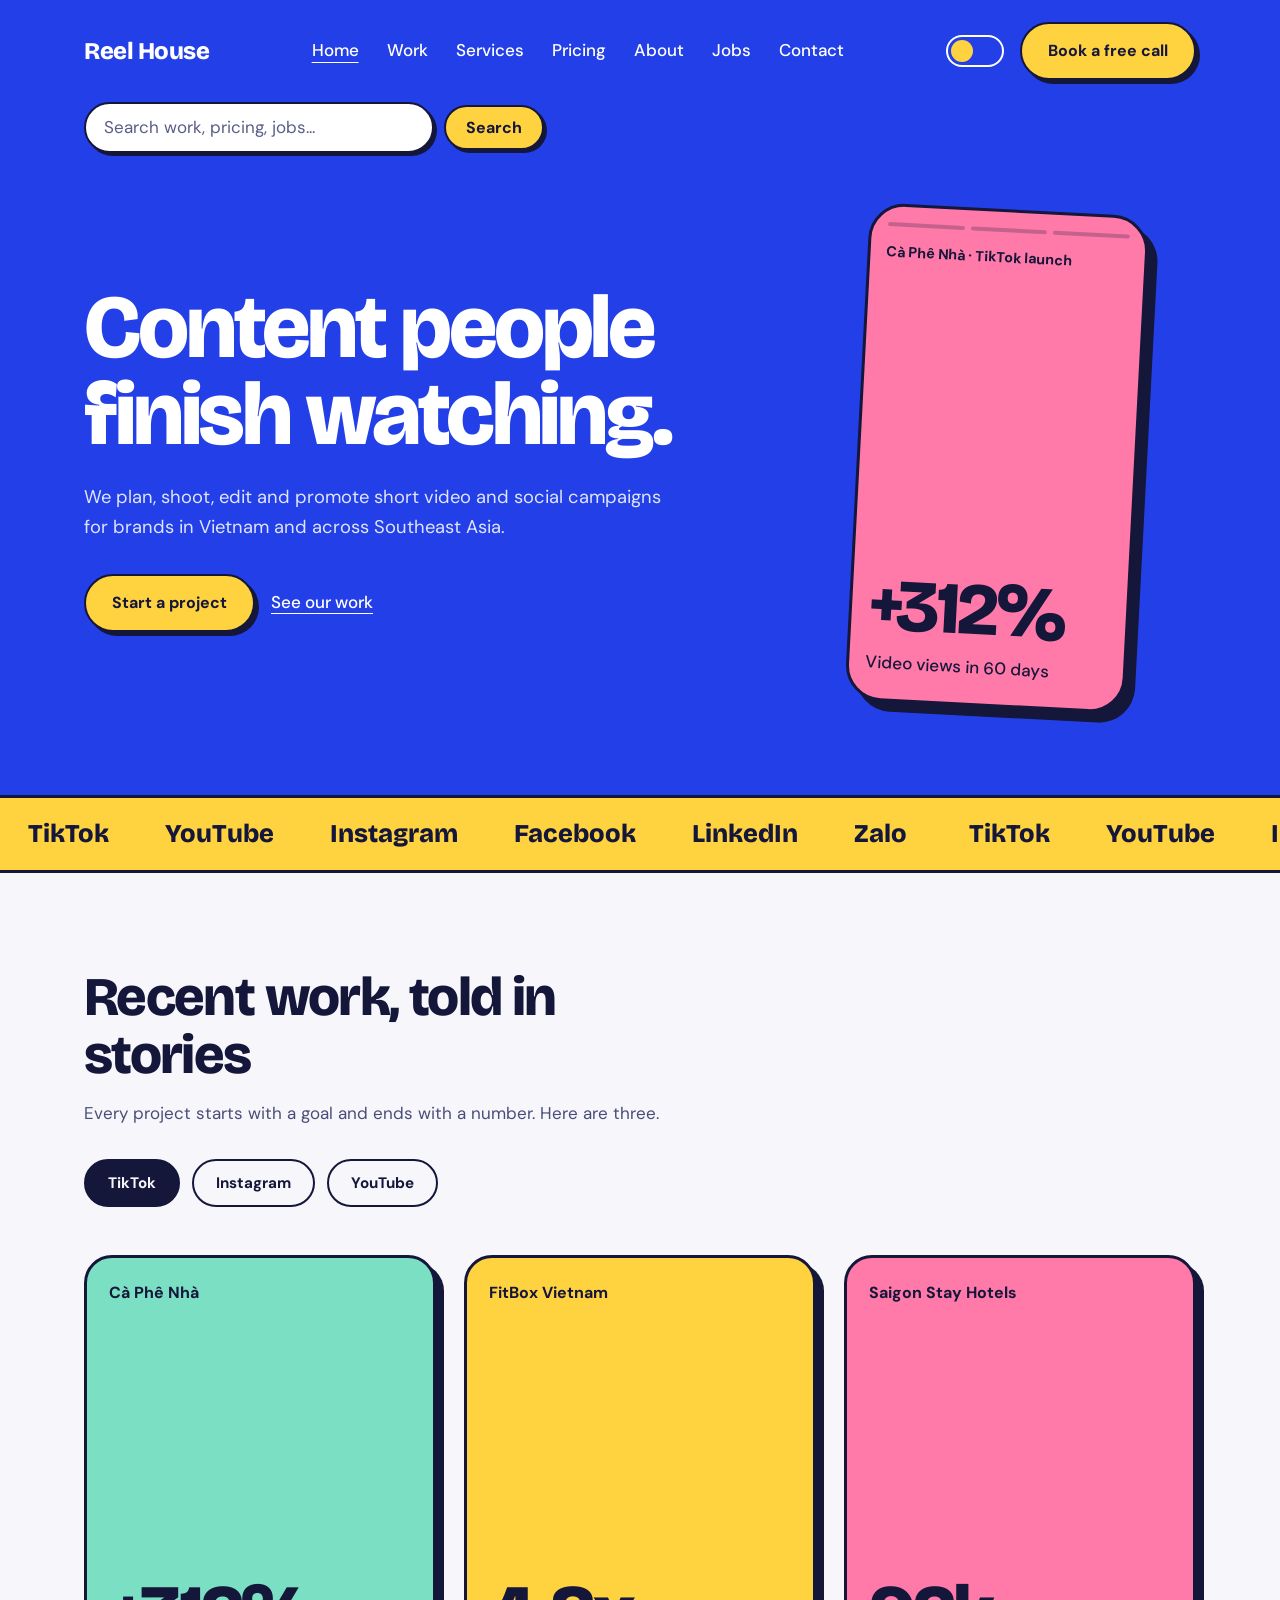
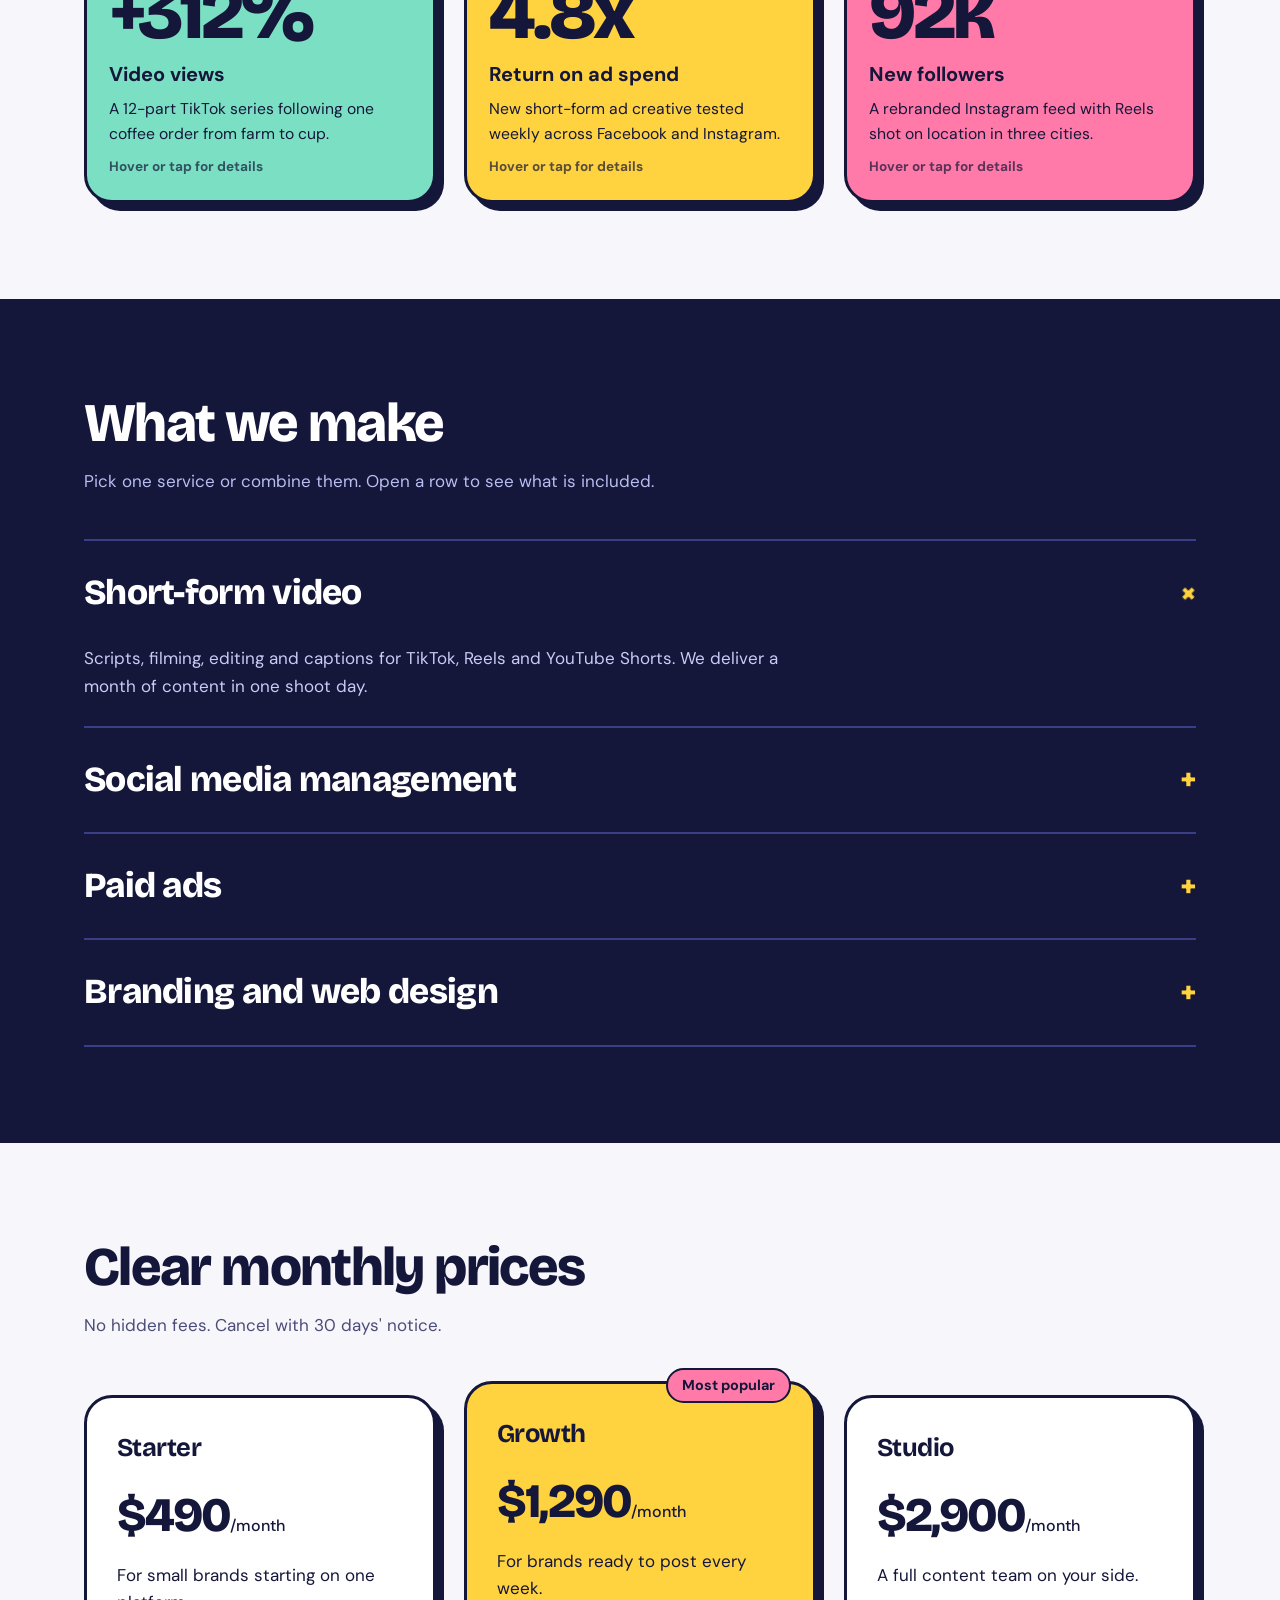
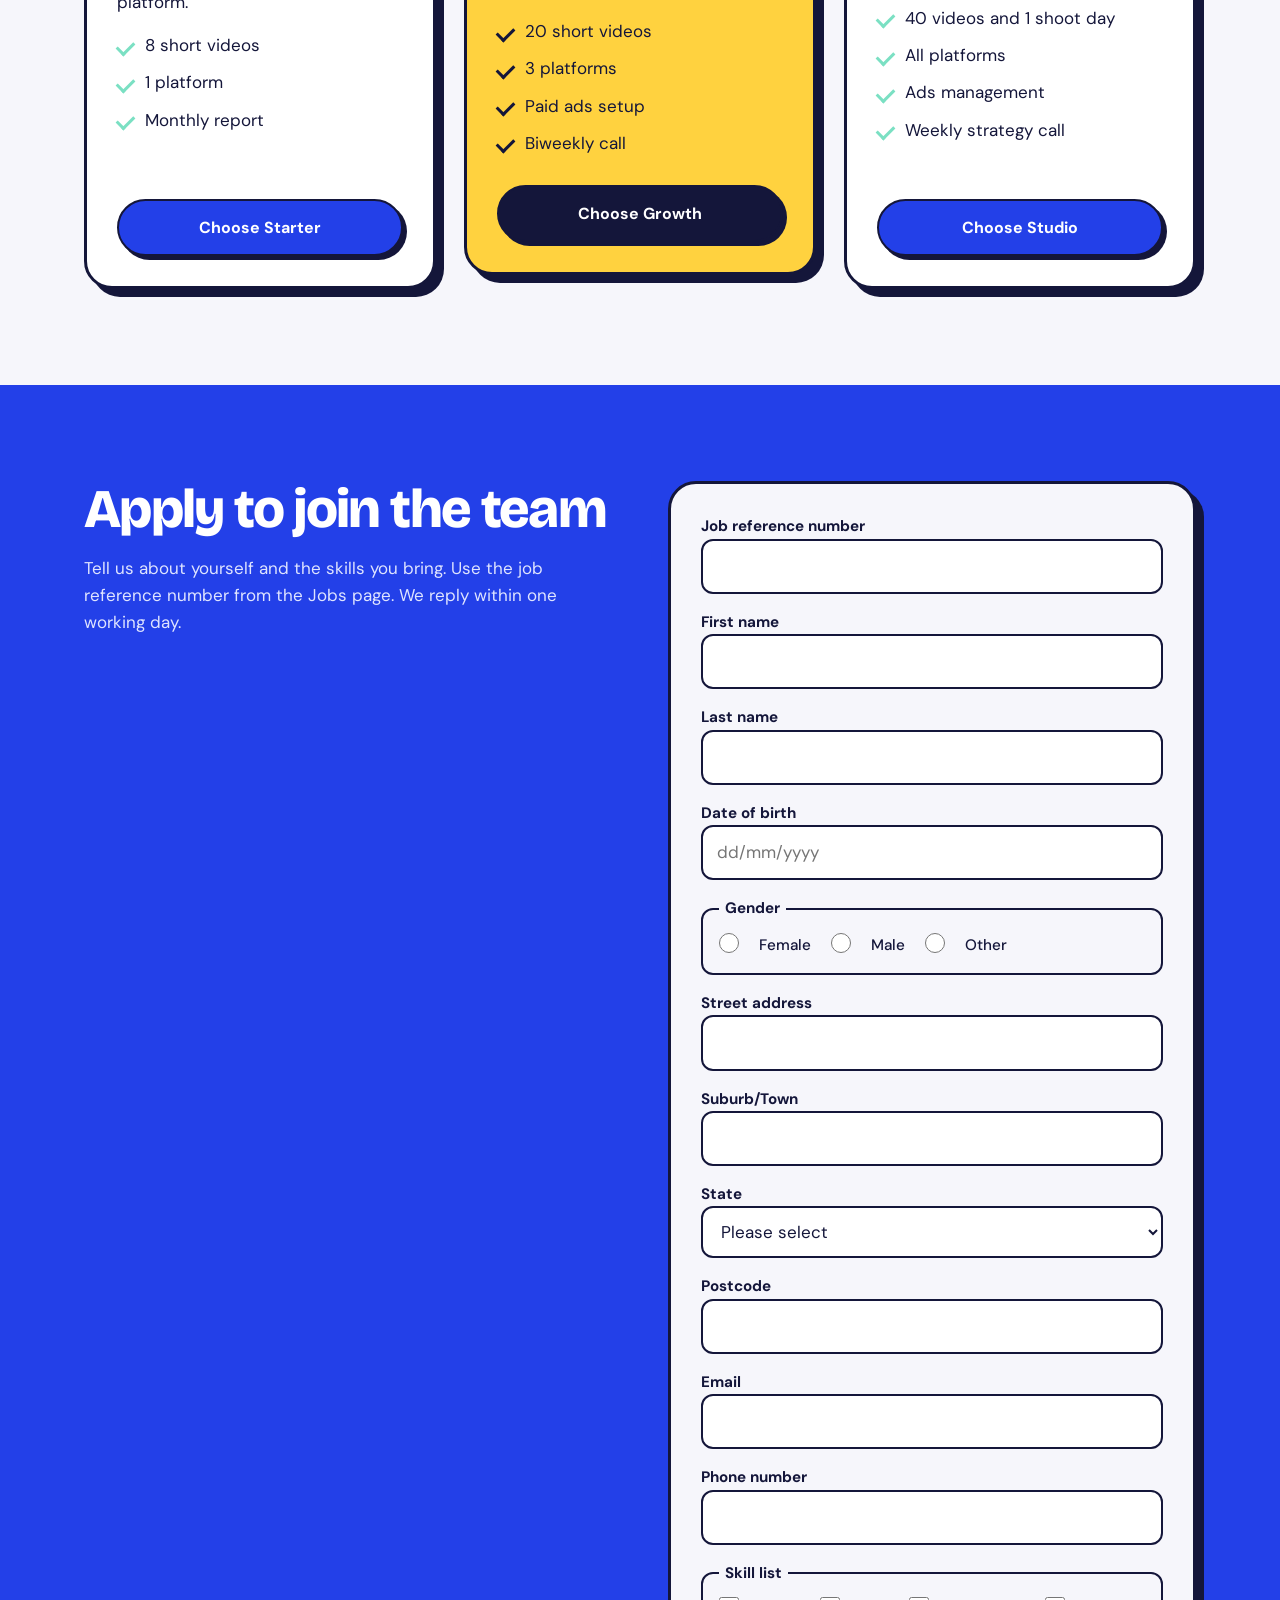
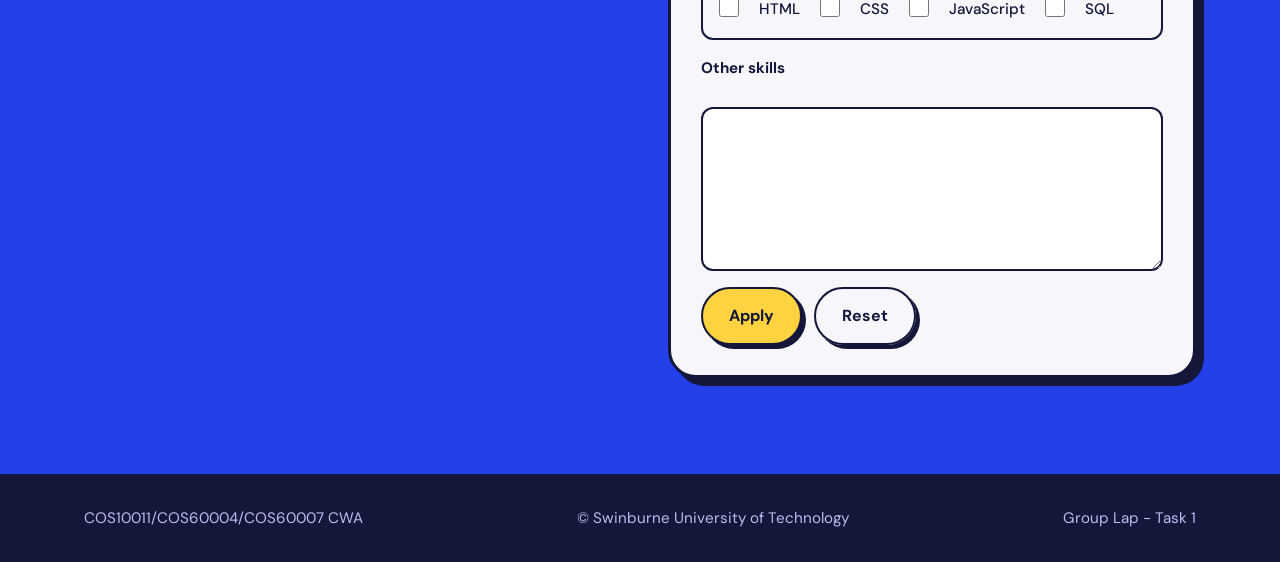
==== commit a975a467: "search box update" ====
--- a/index.html
+++ b/index.html
@@ -31,7 +31,13 @@
         <a class="btn" href="#contact">Book a free call</a>
       </div>
     </nav>
-
+  <form class="search" role="search" action="index.html">
+    <label class="sr" for="site-search">Search the site</label>
+    <input type="search" id="site-search" name="q" placeholder="Search work, pricing, jobs..." list="search-list" autocomplete="off">
+    <datalist id="search-list"></datalist>
+    <button class="btn" type="submit">Search</button>
+    <span class="search-msg" role="status" aria-live="polite"></span>
+    </form>
     <div class="hero">
       <div>
         <h1>Content people finish watching.</h1>
--- a/reelhouse.css
+++ b/reelhouse.css
@@ -0,0 +1,290 @@
+:root{
+  --blue:#2340e8; --ink:#14163a; --paper:#f6f6fb;
+  --sun:#ffd23f; --pink:#ff7aa8; --mint:#7be0c3;
+  --bg:#f6f6fb; --fg:#14163a; --edge:#14163a; --muted:#4a4d78; --field:#fff; --panel:#14163a;
+  --display:"Bricolage Grotesque","Arial Black",sans-serif;
+  --body:"DM Sans",system-ui,sans-serif;
+}
+*{box-sizing:border-box;margin:0;padding:0}
+html{scroll-behavior:smooth}
+body{font-family:var(--body);color:var(--fg);background:var(--bg);line-height:1.6;font-size:17px;transition:background .3s,color .3s}
+body:has(#dark:checked){--bg:#0f1130;--fg:#eef0ff;--edge:#b8beff;--muted:#aab0ee;--field:#1b1e4d;--panel:#1b1e4d}
+a{color:inherit}
+:focus-visible{outline:3px solid var(--sun);outline-offset:3px}
+.wrap{max-width:1160px;margin:0 auto;padding:0 24px}
+
+/* Header */
+header{background:var(--blue);color:#fff}
+nav{display:flex;align-items:center;justify-content:space-between;padding:22px 0}
+.logo{font-family:var(--display);font-weight:800;font-size:1.5rem;text-decoration:none;letter-spacing:-.02em}
+nav ul{display:flex;gap:28px;list-style:none}
+nav ul a{text-decoration:none;font-weight:500}
+nav ul a:hover{text-decoration:underline;text-underline-offset:6px}
+.btn{display:inline-block;background:var(--sun);color:var(--ink);font-weight:700;padding:14px 26px;border-radius:999px;text-decoration:none;border:2px solid var(--ink);box-shadow:4px 4px 0 var(--ink);transition:transform .15s,box-shadow .15s;cursor:pointer;font-family:inherit;font-size:1rem}
+.btn:hover{transform:translate(2px,2px);box-shadow:2px 2px 0 var(--ink)}
+
+/* Dark mode switch (checkbox + :has, no JavaScript) */
+.sr{position:absolute;opacity:0;pointer-events:none}
+.nav-right{display:flex;align-items:center;gap:16px}
+.toggle{width:58px;height:32px;border-radius:999px;border:2px solid #fff;background:transparent;position:relative;cursor:pointer;flex:none}
+.toggle::before{content:"";position:absolute;top:3px;left:3px;width:22px;height:22px;border-radius:50%;background:var(--sun);transition:transform .25s}
+body:has(#dark:checked) .toggle::before{transform:translateX(26px);background:#fff}
+body:has(#dark:focus-visible) .toggle{outline:3px solid var(--sun);outline-offset:3px}
+
+/* Scroll progress bar (scroll-driven animation) */
+.progress{position:fixed;top:0;left:0;right:0;height:5px;background:var(--sun);transform:scaleX(0);transform-origin:left;z-index:60}
+@supports (animation-timeline:scroll()){
+  .progress{animation:grow linear both;animation-timeline:scroll(root)}
+}
+@keyframes grow{to{transform:scaleX(1)}}
+
+/* Sticky call button on small screens */
+.sticky-cta{display:none}
+
+/* Hero */
+.hero{display:grid;grid-template-columns:1.25fr .75fr;gap:48px;align-items:center;padding:48px 0 88px}
+h1{font-family:var(--display);font-weight:800;font-size:clamp(2.8rem,7vw,5.6rem);line-height:.98;letter-spacing:-.035em}
+.hero p{max-width:46ch;margin:24px 0 32px;font-size:1.15rem;color:#dfe4ff}
+.hero-actions{display:flex;gap:16px;align-items:center;flex-wrap:wrap}
+.hero-actions a.text{font-weight:500;text-underline-offset:5px}
+
+/* Phone with story bars (the one animated moment) */
+.phone{justify-self:center;width:min(280px,80vw);aspect-ratio:9/16;background:var(--pink);border:3px solid var(--ink);border-radius:36px;box-shadow:10px 10px 0 var(--ink);padding:16px;display:flex;flex-direction:column;color:var(--ink);transform:rotate(3deg);position:relative;overflow:hidden}
+.bars{display:flex;gap:6px}
+.bars i{flex:1;height:4px;background:rgba(20,22,58,.25);border-radius:4px;overflow:hidden;position:relative}
+.bars i::after{content:"";position:absolute;inset:0;background:var(--ink);transform:scaleX(0);transform-origin:left;animation:fill 9s linear infinite}
+.bars i:nth-child(2)::after{animation-delay:3s}
+.bars i:nth-child(3)::after{animation-delay:6s}
+@keyframes fill{0%{transform:scaleX(0)}33%,100%{transform:scaleX(1)}}
+.phone .who{margin-top:14px;font-weight:700;font-size:.9rem}
+.phone .big{margin-top:auto;font-family:var(--display);font-weight:800;font-size:4.6rem;line-height:.9;letter-spacing:-.04em}
+.phone .cap{margin:10px 0 6px;font-weight:500}
+
+/* Platform marquee */
+.strip{background:var(--sun);color:var(--ink);border-block:3px solid var(--ink);overflow:hidden;white-space:nowrap}
+.strip div{display:inline-block;padding:16px 0;font-family:var(--display);font-weight:800;font-size:1.6rem;animation:slide 28s linear infinite}
+.strip span{margin:0 28px}
+@keyframes slide{to{transform:translateX(-50%)}}
+
+section{padding:96px 0}
+h2{font-family:var(--display);font-weight:800;font-size:clamp(2rem,4.5vw,3.4rem);line-height:1.05;letter-spacing:-.03em;max-width:18ch}
+.lead{max-width:52ch;margin-top:16px;color:var(--muted)}
+
+/* Work: vertical story cards */
+.stories{display:grid;grid-template-columns:repeat(3,1fr);gap:28px;margin-top:48px}
+.story{position:relative;overflow:hidden;color:#14163a;aspect-ratio:9/14;border:3px solid var(--edge);border-radius:28px;padding:22px;display:flex;flex-direction:column;box-shadow:8px 8px 0 var(--edge);transition:transform .2s}
+.story:hover{transform:translateY(-6px)}
+.story:nth-child(1){background:var(--mint)}
+.story:nth-child(2){background:var(--sun)}
+.story:nth-child(3){background:var(--pink)}
+.story small{font-weight:700;font-size:1rem}
+.story .stat{margin-top:auto;font-family:var(--display);font-weight:800;font-size:clamp(3.4rem,6vw,5rem);line-height:.9;letter-spacing:-.04em}
+.story h3{font-size:1.25rem;margin:10px 0 6px}
+.story p{font-size:.98rem}
+
+.story .back{position:absolute;inset:0;background:#14163a;color:#fff;padding:22px;display:flex;flex-direction:column;justify-content:flex-end;transform:translateY(101%);transition:transform .4s cubic-bezier(.2,.8,.2,1)}
+.story:hover .back,.story:focus-within .back,.story:focus .back{transform:none}
+.story .back h3{color:var(--sun);margin:0 0 12px}
+.story .back ul{list-style:none;display:grid;gap:10px}
+.story .back li{padding-left:22px;position:relative}
+.story .back li::before{content:"";position:absolute;left:0;top:.55em;width:10px;height:10px;border-radius:50%;background:var(--mint)}
+.story .hint{margin-top:10px;font-size:.85rem;font-weight:700;opacity:.7}
+
+/* Services */
+.services{background:var(--panel);color:#fff}
+.services .lead{color:#b9bdf0}
+.list{margin-top:44px;border-top:2px solid #3a3e85}
+details{border-bottom:2px solid #3a3e85}
+summary{list-style:none;cursor:pointer;display:flex;justify-content:space-between;align-items:center;padding:24px 0;font-family:var(--display);font-weight:800;font-size:clamp(1.5rem,3vw,2.2rem);letter-spacing:-.02em}
+summary::-webkit-details-marker{display:none}
+summary::after{content:"+";font-size:2rem;color:var(--sun);transition:transform .2s}
+details[open] summary::after{transform:rotate(45deg)}
+details p{padding:0 0 26px;max-width:58ch;color:#c9ccf5}
+
+/* Contact */
+.contact{background:var(--blue);color:#fff}
+.contact .grid{display:grid;grid-template-columns:1fr 1fr;gap:56px;align-items:start}
+form{background:var(--bg);color:var(--fg);border:3px solid var(--edge);border-radius:28px;padding:30px;box-shadow:8px 8px 0 var(--edge);display:grid;gap:16px}
+label{font-weight:700;font-size:.95rem;display:grid;gap:6px}
+input,select,textarea{font:inherit;padding:12px 14px;border:2px solid var(--edge);border-radius:12px;background:var(--field);color:var(--fg)}
+textarea{min-height:110px;resize:vertical}
+
+footer{background:var(--ink);color:#b9bdf0;padding:32px 0;font-size:.95rem}
+footer .wrap{display:flex;justify-content:space-between;flex-wrap:wrap;gap:12px}
+
+@media (max-width:860px){
+  .hero,.contact .grid{grid-template-columns:1fr}
+  .stories{grid-template-columns:1fr}
+  .story{aspect-ratio:auto;min-height:340px}
+  nav ul{display:none}
+  section{padding:72px 0}
+  .sticky-cta{display:block;position:fixed;left:16px;right:16px;bottom:max(16px,env(safe-area-inset-bottom));z-index:40;text-align:center}
+  footer{padding-bottom:96px}
+  .story .back{transform:none;position:static;margin-top:16px;border-radius:16px}
+  .story .hint{display:none}
+}
+@media (prefers-reduced-motion:reduce){
+  .bars i::after,.strip div{animation:none}
+  .bars i::after{transform:scaleX(1)}
+}
+
+/* ===== Platform picker for Work (radio buttons, no JavaScript) ===== */
+.tabs{display:flex;gap:12px;flex-wrap:wrap;margin-top:32px}
+.tabs label.tab{display:block;gap:0}
+.tab span{display:inline-block;padding:10px 22px;border:2px solid var(--edge);border-radius:999px;font-weight:700;cursor:pointer;transition:background .15s,color .15s}
+.tab span:hover{background:var(--sun);color:#14163a}
+#p-tt:checked ~ .tabs label[for=p-tt] span,
+#p-ig:checked ~ .tabs label[for=p-ig] span,
+#p-yt:checked ~ .tabs label[for=p-yt] span{background:var(--fg);color:var(--bg);border-color:var(--fg)}
+#p-tt:focus-visible ~ .tabs label[for=p-tt] span,
+#p-ig:focus-visible ~ .tabs label[for=p-ig] span,
+#p-yt:focus-visible ~ .tabs label[for=p-yt] span{outline:3px solid var(--blue);outline-offset:3px}
+.set{display:none}
+#p-tt:checked ~ .set-tt,#p-ig:checked ~ .set-ig,#p-yt:checked ~ .set-yt{display:grid}
+@keyframes swap{from{opacity:0;transform:translateY(12px)}}
+.set .story{animation:swap .35s ease both}
+
+/* ===== Pricing ===== */
+.plans{display:grid;grid-template-columns:repeat(3,1fr);gap:28px;margin-top:56px;align-items:stretch}
+.plan{background:var(--field);color:var(--fg);border:3px solid var(--edge);border-radius:28px;padding:30px;box-shadow:8px 8px 0 var(--edge);display:flex;flex-direction:column;position:relative}
+.plan.pop{background:var(--sun);color:#14163a;border-color:#14163a;box-shadow:8px 8px 0 #14163a;transform:translateY(-14px)}
+.badge{position:absolute;top:-16px;right:22px;background:var(--pink);color:#14163a;border:2px solid #14163a;border-radius:999px;padding:4px 14px;font-weight:700;font-size:.9rem}
+.plan h3{font-family:var(--display);font-size:1.6rem;letter-spacing:-.02em}
+.price{font-family:var(--display);font-weight:800;font-size:3rem;letter-spacing:-.04em;margin:8px 0}
+.price small{font-family:var(--body);font-size:1rem;font-weight:500;letter-spacing:0}
+.plan ul{list-style:none;margin:16px 0 28px;display:grid;gap:10px}
+.plan li{padding-left:28px;position:relative}
+.plan li::before{content:"";position:absolute;left:0;top:.5em;width:14px;height:8px;border-left:3px solid var(--mint);border-bottom:3px solid var(--mint);transform:rotate(-45deg)}
+.plan.pop li::before{border-color:#14163a}
+.plan .btn{margin-top:auto;text-align:center;background:var(--blue);color:#fff;border-color:#14163a;box-shadow:4px 4px 0 #14163a}
+.plan.pop .btn{background:#14163a}
+@media (max-width:860px){
+  .plans{grid-template-columns:1fr}
+  .plan.pop{transform:none}
+}
+@media (prefers-reduced-motion:reduce){.set .story{animation:none}}
+
+/* ===== About page ===== */
+.about1{padding:40px 0 88px}
+.about1 p{max-width:46ch;margin-top:24px;font-size:1.15rem;color:#dfe4ff}
+nav ul a[aria-current=page]{text-decoration:underline;text-underline-offset:6px}
+.about-grid{display:grid;grid-template-columns:1fr 1fr;gap:56px;align-items:center}
+.info{margin-top:28px;list-style:none;display:grid;gap:12px}
+.info ul{margin:8px 0 0 22px;list-style:disc;display:grid;gap:4px;color:var(--muted)}
+.group-photo{background:var(--sun);color:#14163a;border:3px solid var(--edge);border-radius:28px;padding:16px;box-shadow:8px 8px 0 var(--edge);transform:rotate(-2deg)}
+.group-photo img{display:block;width:100%;height:auto;aspect-ratio:4/3;object-fit:cover;border-radius:16px;background:var(--pink)}
+.group-photo figcaption{margin-top:10px;font-weight:700;text-align:center}
+.roles{margin-top:44px;border-top:2px solid #3a3e85}
+.roles dt{padding-top:24px;font-family:var(--display);font-weight:800;font-size:clamp(1.4rem,3vw,2rem);letter-spacing:-.02em;color:var(--sun)}
+.roles dd{padding:6px 0 24px;border-bottom:2px solid #3a3e85;color:#c9ccf5;max-width:58ch}
+.table-wrap{margin-top:44px;overflow-x:auto;border:3px solid var(--edge);border-radius:28px;box-shadow:8px 8px 0 var(--edge);background:var(--field)}
+.interests{width:100%;border-collapse:collapse;min-width:640px}
+.interests caption{text-align:left;padding:20px 22px 0;font-weight:700;color:var(--muted)}
+.interests th,.interests td{padding:14px 22px;text-align:left;border-bottom:2px solid var(--edge)}
+.interests thead th{font-family:var(--display);font-size:1.1rem}
+.interests tbody tr:last-child th,.interests tbody tr:last-child td{border-bottom:0}
+.interests td[rowspan]{background:var(--mint);color:#14163a;border-bottom:0}
+.emails{list-style:none;display:flex;flex-wrap:wrap;gap:16px;margin-top:32px}
+.emails a{display:inline-block;background:var(--sun);color:#14163a;font-weight:700;padding:12px 24px;border:2px solid #14163a;border-radius:999px;box-shadow:4px 4px 0 #14163a;text-decoration:none}
+.emails a:hover{transform:translate(2px,2px);box-shadow:2px 2px 0 #14163a}
+@media (max-width:860px){
+  .about-grid{grid-template-columns:1fr}
+  .group-photo{transform:none}
+}
+
+/* ===== Apply page ===== */
+form fieldset{border:2px solid var(--edge);border-radius:12px;padding:12px 16px 16px;display:flex;flex-wrap:wrap;gap:8px 20px;min-width:0}
+form legend{font-weight:700;font-size:.95rem;padding:0 6px}
+form fieldset label{display:inline-flex;align-items:center;gap:8px;font-weight:500}
+input[type=radio],input[type=checkbox]{width:20px;height:20px;padding:0;accent-color:var(--blue)}
+form p{display:grid}
+form p.actions{display:flex;flex-wrap:wrap;gap:12px}
+form .btn{box-shadow:4px 4px 0 var(--edge);border-color:var(--edge);color:#14163a}
+form .btn:hover{box-shadow:2px 2px 0 var(--edge)}
+form .btn-ghost{background:transparent;color:var(--fg)}
+input:user-invalid,select:user-invalid,textarea:user-invalid{border-color:#d6204a}
+@media (max-width:860px){.contact .grid{grid-template-columns:1fr}}
+
+/* ===== About page: match the home page ===== */
+.info{background:var(--field);color:var(--fg);border:3px solid var(--edge);border-radius:28px;box-shadow:8px 8px 0 var(--edge);padding:26px 28px;gap:14px}
+.info>li:not(:last-child){padding-bottom:14px;border-bottom:2px dashed var(--muted)}
+.group-photo img{min-height:240px;color:#14163a;font-weight:700;text-align:center}
+
+.roles{display:grid;grid-template-columns:repeat(2,1fr);gap:28px;border-top:0}
+.role{position:relative;overflow:hidden;color:#14163a;border:3px solid #14163a;border-radius:28px;padding:26px 28px 28px;box-shadow:8px 8px 0 #000;transition:transform .2s;display:flex;flex-direction:column;min-height:200px}
+.role:hover{transform:translateY(-6px)}
+.role:nth-child(1){background:var(--mint)}
+.role:nth-child(2){background:var(--sun)}
+.role:nth-child(3){background:var(--pink)}
+.role:nth-child(4){background:#fff}
+.role .num{font-family:var(--display);font-weight:800;font-size:3.4rem;line-height:.9;letter-spacing:-.04em;margin-bottom:auto;padding-bottom:28px}
+.roles .role dt{padding:0;color:#14163a;font-size:clamp(1.3rem,2.4vw,1.7rem)}
+.roles .role dd{padding:6px 0 0;border:0;color:#14163a;max-width:none}
+
+.interests thead th{background:var(--sun);color:#14163a;border-bottom:3px solid var(--edge)}
+.interests tbody tr:nth-child(even) th,.interests tbody tr:nth-child(even) td:not([rowspan]){background:rgba(35,64,232,.07)}
+.interests tbody tr:hover th,.interests tbody tr:hover td:not([rowspan]){background:rgba(255,210,63,.35)}
+.interests caption{padding-bottom:12px}
+
+@media (max-width:860px){
+  .roles{grid-template-columns:1fr}
+  .info{padding:22px}
+}
+
+/* ===== Site search ===== */
+form.search{display:flex;flex-wrap:wrap;align-items:center;gap:10px;max-width:460px;margin:0 0 8px;padding:0;background:none;border:0;border-radius:0;box-shadow:none}
+form.search input[type=search]{flex:1 1 220px;min-width:0;padding:10px 18px;border:2px solid var(--ink);border-radius:999px;background:#fff;color:var(--ink);box-shadow:3px 3px 0 var(--ink)}
+form.search input[type=search]::placeholder{color:#5a5d86}
+form.search .btn{padding:10px 20px;box-shadow:3px 3px 0 var(--ink);border-color:var(--ink);color:var(--ink)}
+form.search .btn:hover{box-shadow:1px 1px 0 var(--ink)}
+.search-msg{flex-basis:100%;min-height:1.2em;font-size:.9rem;font-weight:500;color:#ffe9a6}
+.search-msg:empty{display:none}
+
+/* ===== Jobs page ===== */
+.jobs-layout{display:grid;grid-template-columns:1fr 340px;gap:48px;align-items:start;padding-top:72px;padding-bottom:96px}
+.jobs-main{display:grid;gap:40px}
+.jobs-main #openings{padding:0}
+.jobs-main section.job{padding:32px}
+.job .job-head{background:none;color:inherit}
+.job-links{list-style:none;display:flex;flex-wrap:wrap;gap:12px;margin-top:24px}
+.job-links a{display:inline-block;padding:10px 20px;border:2px solid var(--edge);border-radius:999px;font-weight:700;text-decoration:none;transition:background .15s,color .15s}
+.job-links a:hover{background:var(--sun);color:#14163a}
+.job{background:var(--field);color:var(--fg);border:3px solid var(--edge);border-radius:28px;box-shadow:8px 8px 0 var(--edge);padding:32px;scroll-margin-top:24px}
+.job h2{font-size:clamp(1.8rem,3.6vw,2.6rem);max-width:none}
+.job h3{font-family:var(--display);font-size:1.4rem;letter-spacing:-.02em;margin:28px 0 12px}
+.job h4{font-size:1rem;margin-bottom:8px}
+.job-head p:not(.ref){margin-top:10px;max-width:60ch;color:var(--muted)}
+.ref{display:inline-block;margin-bottom:12px;padding:4px 14px;background:var(--pink);color:#14163a;border:2px solid #14163a;border-radius:999px;font-weight:500;font-size:.9rem}
+.facts{display:grid;grid-template-columns:repeat(2,1fr);gap:14px;margin-top:24px;padding:18px 20px;border:2px dashed var(--muted);border-radius:18px}
+.facts dt{font-size:.82rem;font-weight:700;text-transform:uppercase;letter-spacing:.06em;color:var(--muted)}
+.facts dd{font-weight:700}
+.duties{padding-left:24px;display:grid;gap:8px}
+.duties li::marker{font-family:var(--display);font-weight:800;color:var(--blue)}
+body:has(#dark:checked) .duties li::marker{color:var(--sun)}
+.reqs{display:grid;grid-template-columns:1fr 1fr;gap:24px;margin-bottom:28px}
+.reqs ul{list-style:none;display:grid;gap:8px}
+.reqs li{padding-left:24px;position:relative}
+.reqs li::before{content:"";position:absolute;left:0;top:.55em;width:10px;height:10px;border-radius:50%;background:var(--mint);border:2px solid var(--edge)}
+.reqs div:last-child li::before{background:var(--sun)}
+.how{position:sticky;top:24px;background:var(--sun);color:#14163a;border:3px solid #14163a;border-radius:28px;box-shadow:8px 8px 0 #14163a;padding:28px}
+.how h2{font-size:1.8rem;max-width:none}
+.how ol{margin:16px 0 0 22px;display:grid;gap:10px}
+.how li::marker{font-weight:800}
+.how .deadline{margin-top:18px;padding-top:14px;border-top:2px solid #14163a;font-weight:700}
+@media (max-width:860px){
+  .jobs-layout{grid-template-columns:1fr;padding-top:56px;padding-bottom:72px}
+  .how{position:static}
+  .facts,.reqs{grid-template-columns:1fr}
+  .jobs-main section.job{padding:24px}
+}
+
+/* ===== Team photo as a music button ===== */
+.photo-btn{display:block;position:relative;width:100%;padding:0;border:0;background:none;border-radius:16px;cursor:pointer;font:inherit;color:inherit}
+.photo-btn img{transition:filter .2s}
+.photo-btn:hover img{filter:brightness(.85)}
+.play-icon{position:absolute;left:50%;top:50%;width:76px;height:76px;margin:-38px 0 0 -38px;border-radius:50%;background:var(--sun);border:3px solid #14163a;box-shadow:4px 4px 0 #14163a}
+.play-icon::before{content:"";position:absolute;left:30px;top:20px;border-style:solid;border-width:15px 0 15px 24px;border-color:transparent transparent transparent #14163a}
+.photo-btn.is-playing .play-icon::before{left:24px;top:22px;width:10px;height:28px;border:0;background:#14163a;box-shadow:18px 0 0 #14163a}
+.photo-btn.is-playing .play-icon{animation:pulse 1.4s ease-in-out infinite}
+@keyframes pulse{50%{transform:scale(1.12)}}
+@media (prefers-reduced-motion:reduce){.photo-btn.is-playing .play-icon{animation:none}}
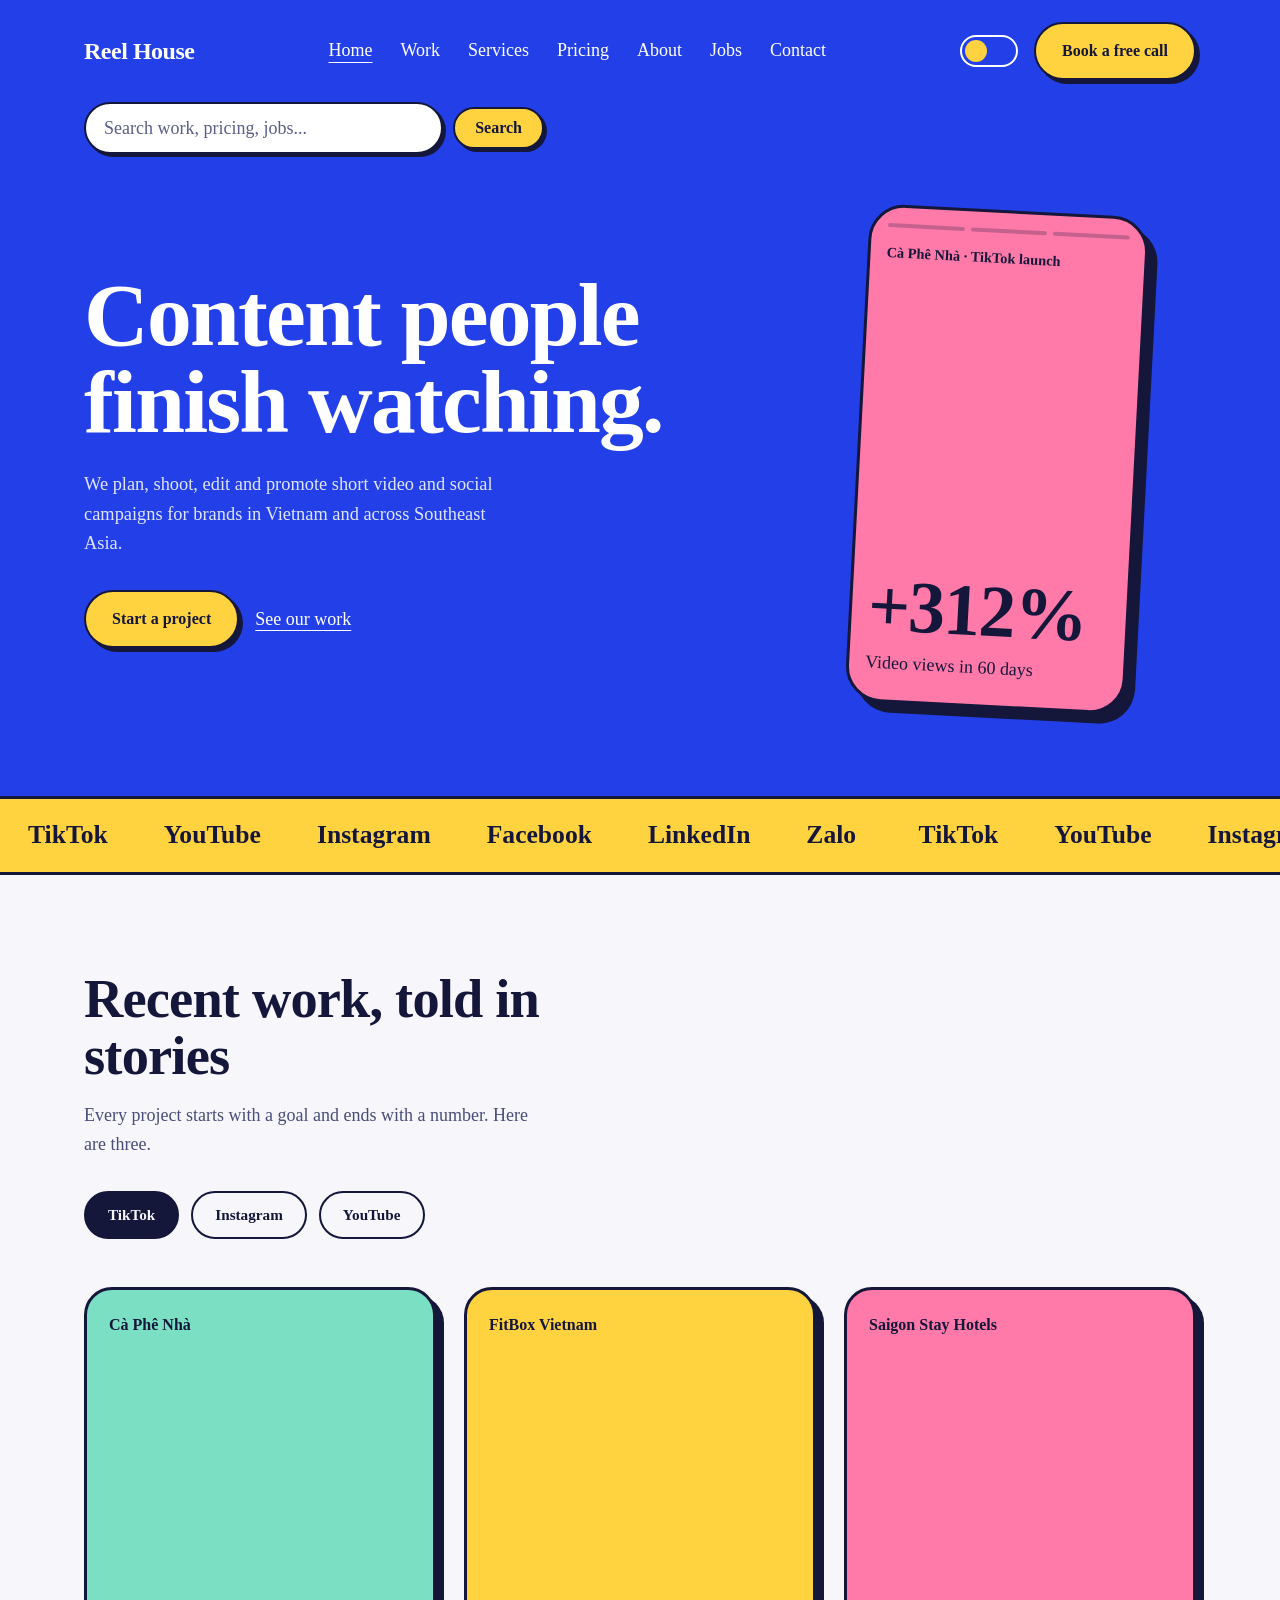
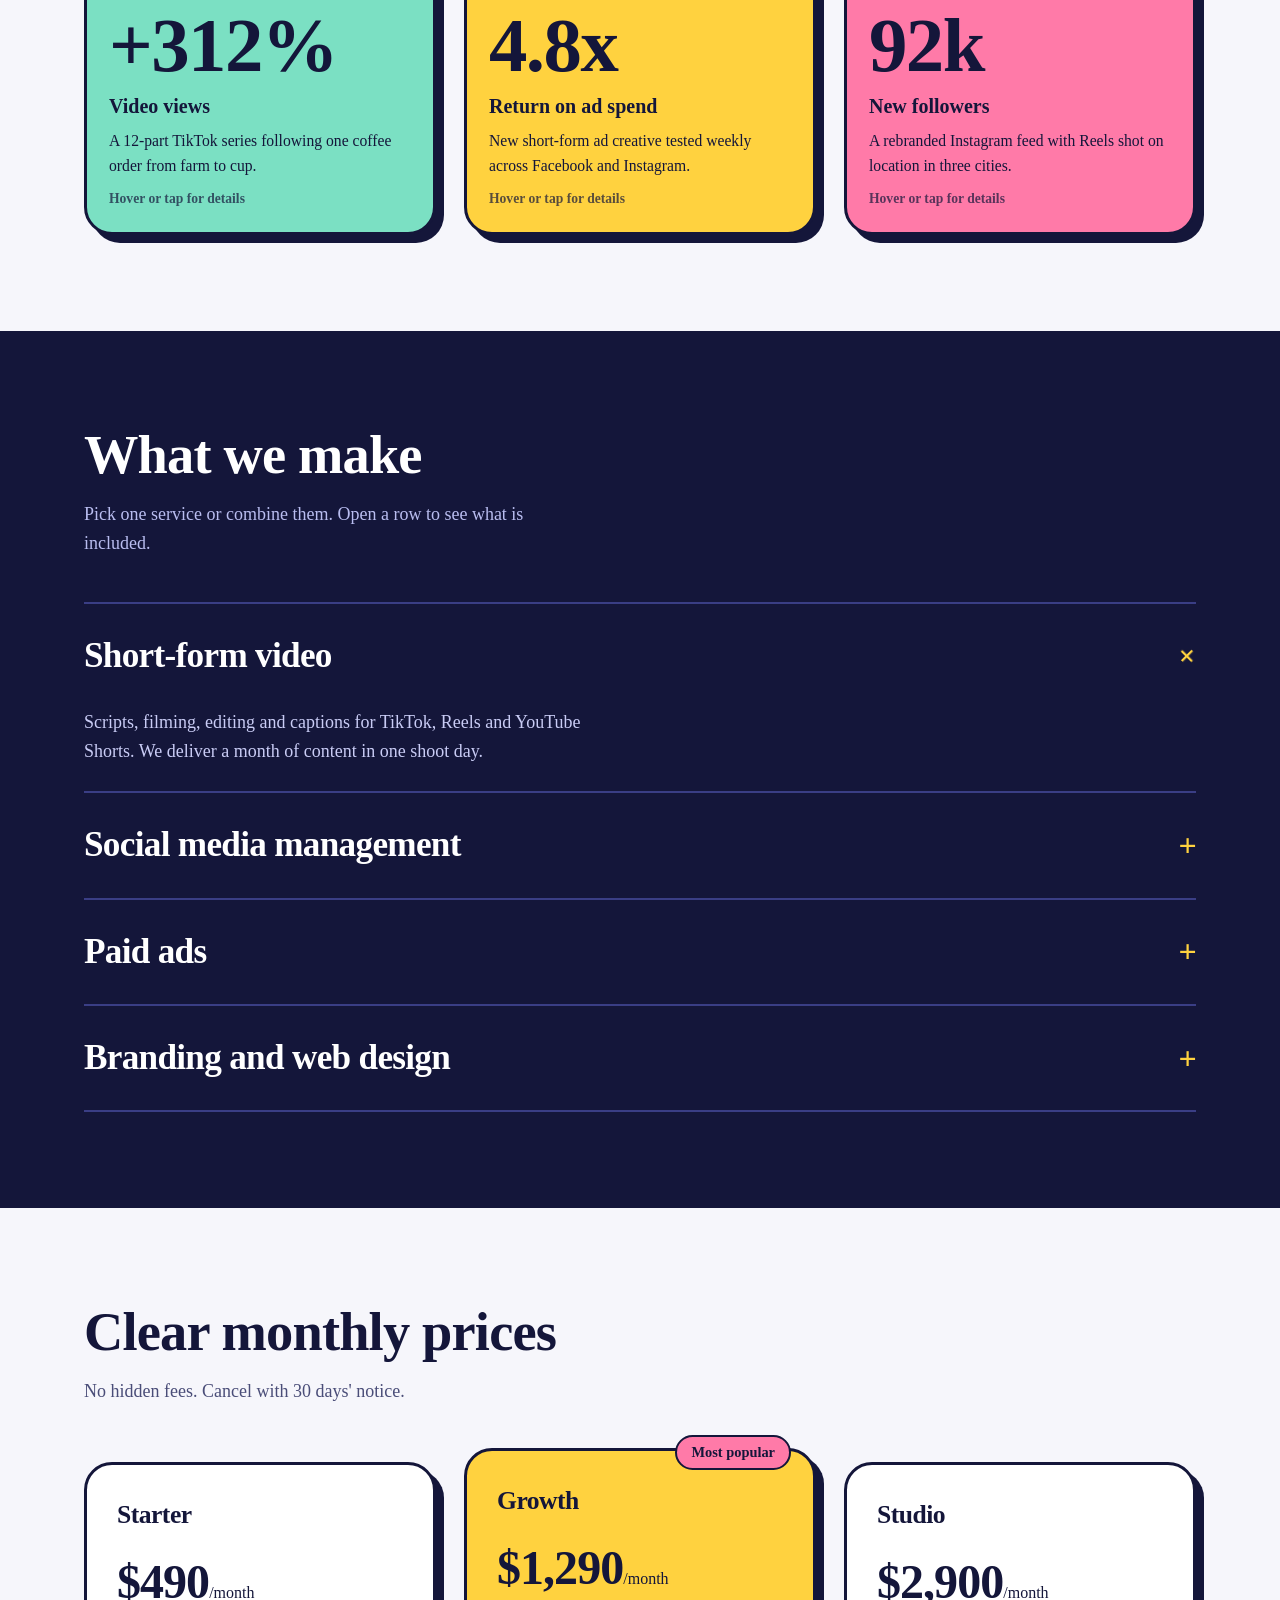
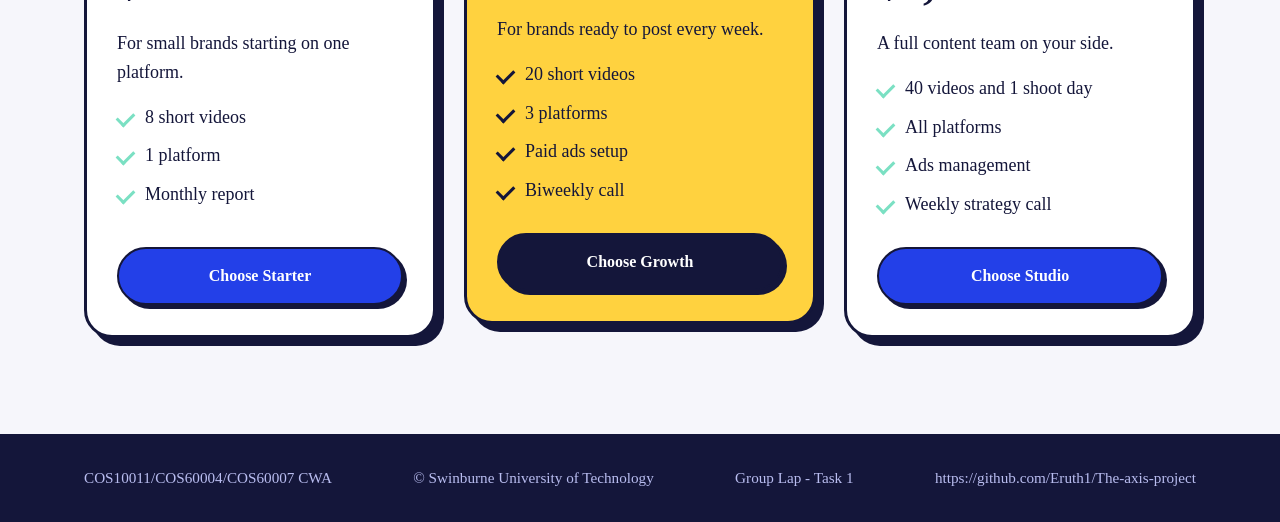
==== commit 03c21e14: "Add files via upload" ====
--- a/index.html
+++ b/index.html
@@ -43,7 +43,7 @@
         <h1>Content people finish watching.</h1>
         <p>We plan, shoot, edit and promote short video and social campaigns for brands in Vietnam and across Southeast Asia.</p>
         <div class="hero-actions">
-          <a class="btn" href="#contact">Start a project</a>
+          <a class="btn" href="contact.html">Start a project</a>
           <a class="text" href="#work">See our work</a>
         </div>
       </div>
@@ -276,132 +276,13 @@
   </div>
 </section>
 
-<section class="contact" id="contact">
-  <div class="wrap grid">
-    <div>
-      <h2>Apply to join the team</h2>
-      <p class="lead" style="color:#dfe4ff">Tell us about yourself and the skills you bring. Use the job reference number from the Jobs page. We reply within one working day.</p>
-    </div>
-    <form id="apply-form" action="https://mercury.swin.edu.au/it000000/formtest.php" method="post">
-
-      <p>
-        <label for="jobref">Job reference number</label>
-        <input type="text" id="jobref" name="jobref"
-               maxlength="5" pattern="[A-Za-z0-9]{5}"
-               title="Exactly 5 alphanumeric characters" required>
-      </p>
-
-      <p>
-        <label for="firstname">First name</label>
-        <input type="text" id="firstname" name="firstname"
-               maxlength="20" pattern="[A-Za-z]{1,20}"
-               title="Maximum 20 alpha characters (letters only)" required>
-      </p>
-
-      <p>
-        <label for="lastname">Last name</label>
-        <input type="text" id="lastname" name="lastname"
-               maxlength="20" pattern="[A-Za-z]{1,20}"
-               title="Maximum 20 alpha characters (letters only)" required>
-      </p>
-
-      <p>
-        <label for="dob">Date of birth</label>
-        <input type="text" id="dob" name="dob"
-               placeholder="dd/mm/yyyy" maxlength="10"
-               pattern="(0[1-9]|[12][0-9]|3[01])/(0[1-9]|1[0-2])/[0-9]{4}"
-               title="Use the format dd/mm/yyyy" required>
-      </p>
-
-      <fieldset>
-        <legend>Gender</legend>
-        <input type="radio" id="female" name="gender" value="female" required>
-        <label for="female">Female</label>
-
-        <input type="radio" id="male" name="gender" value="male">
-        <label for="male">Male</label>
-
-        <input type="radio" id="other" name="gender" value="other">
-        <label for="other">Other</label>
-      </fieldset>
-
-      <p>
-        <label for="street">Street address</label>
-        <input type="text" id="street" name="street" maxlength="40" required>
-      </p>
-
-      <p>
-        <label for="suburb">Suburb/Town</label>
-        <input type="text" id="suburb" name="suburb" maxlength="40" required>
-      </p>
-
-      <p>
-        <label for="state">State</label>
-        <select id="state" name="state" required>
-          <option value="">Please select</option>
-          <option value="VIC">VIC</option>
-          <option value="NSW">NSW</option>
-          <option value="QLD">QLD</option>
-          <option value="NT">NT</option>
-          <option value="WA">WA</option>
-          <option value="SA">SA</option>
-          <option value="TAS">TAS</option>
-          <option value="ACT">ACT</option>
-        </select>
-      </p>
-
-      <p>
-        <label for="postcode">Postcode</label>
-        <input type="text" id="postcode" name="postcode"
-               maxlength="4" pattern="[0-9]{4}" inputmode="numeric"
-               title="Exactly 4 digits" required>
-      </p>
-
-      <p>
-        <label for="email">Email</label>
-        <input type="email" id="email" name="email" required>
-      </p>
-
-      <p>
-        <label for="phone">Phone number</label>
-        <input type="tel" id="phone" name="phone"
-               maxlength="12" pattern="[0-9]{8,12}"
-               title="8 to 12 digits" required>
-      </p>
-
-      <fieldset>
-        <legend>Skill list</legend>
-        <input type="checkbox" id="html" name="skills[]" value="HTML">
-        <label for="html">HTML</label>
-
-        <input type="checkbox" id="css" name="skills[]" value="CSS">
-        <label for="css">CSS</label>
-
-        <input type="checkbox" id="javascript" name="skills[]" value="JavaScript">
-        <label for="javascript">JavaScript</label>
-
-        <input type="checkbox" id="sql" name="skills[]" value="SQL">
-        <label for="sql">SQL</label>
-      </fieldset>
-
-      <p>
-        <label for="otherskills">Other skills</label><br>
-        <textarea id="otherskills" name="otherskills" rows="5" cols="40"></textarea>
-      </p>
-
-      <p class="actions">
-        <input class="btn" type="submit" value="Apply">
-        <input class="btn btn-ghost" type="reset" value="Reset">
-      </p>
-    </form>
-  </div>
-</section>
 
 <footer>
   <div class="wrap">
     <p>COS10011/COS60004/COS60007 CWA</p>
     <p>&#169; Swinburne University of Technology</p>
     <p>Group Lap - Task 1</p>
+    <p>https://github.com/Eruth1/The-axis-project</p>
   </div>
 </footer>
 
--- a/reelhouse.css
+++ b/reelhouse.css
@@ -2,12 +2,12 @@
   --blue:#2340e8; --ink:#14163a; --paper:#f6f6fb;
   --sun:#ffd23f; --pink:#ff7aa8; --mint:#7be0c3;
   --bg:#f6f6fb; --fg:#14163a; --edge:#14163a; --muted:#4a4d78; --field:#fff; --panel:#14163a;
-  --display:"Bricolage Grotesque","Arial Black",sans-serif;
-  --body:"DM Sans",system-ui,sans-serif;
+  --display:"Times New Roman",Times,"Liberation Serif",serif;
+  --body:"Times New Roman",Times,"Liberation Serif",serif;
 }
 *{box-sizing:border-box;margin:0;padding:0}
 html{scroll-behavior:smooth}
-body{font-family:var(--body);color:var(--fg);background:var(--bg);line-height:1.6;font-size:17px;transition:background .3s,color .3s}
+body{font-family:var(--body);color:var(--fg);background:var(--bg);line-height:1.6;font-size:18px;transition:background .3s,color .3s}
 body:has(#dark:checked){--bg:#0f1130;--fg:#eef0ff;--edge:#b8beff;--muted:#aab0ee;--field:#1b1e4d;--panel:#1b1e4d}
 a{color:inherit}
 :focus-visible{outline:3px solid var(--sun);outline-offset:3px}
@@ -43,7 +43,7 @@
 
 /* Hero */
 .hero{display:grid;grid-template-columns:1.25fr .75fr;gap:48px;align-items:center;padding:48px 0 88px}
-h1{font-family:var(--display);font-weight:800;font-size:clamp(2.8rem,7vw,5.6rem);line-height:.98;letter-spacing:-.035em}
+h1{font-family:var(--display);font-weight:800;font-size:clamp(2.8rem,7vw,5.6rem);line-height:.98;letter-spacing:-.02em}
 .hero p{max-width:46ch;margin:24px 0 32px;font-size:1.15rem;color:#dfe4ff}
 .hero-actions{display:flex;gap:16px;align-items:center;flex-wrap:wrap}
 .hero-actions a.text{font-weight:500;text-underline-offset:5px}
@@ -57,7 +57,7 @@
 .bars i:nth-child(3)::after{animation-delay:6s}
 @keyframes fill{0%{transform:scaleX(0)}33%,100%{transform:scaleX(1)}}
 .phone .who{margin-top:14px;font-weight:700;font-size:.9rem}
-.phone .big{margin-top:auto;font-family:var(--display);font-weight:800;font-size:4.6rem;line-height:.9;letter-spacing:-.04em}
+.phone .big{margin-top:auto;font-family:var(--display);font-weight:800;font-size:4.6rem;line-height:.9;letter-spacing:-.02em}
 .phone .cap{margin:10px 0 6px;font-weight:500}
 
 /* Platform marquee */
@@ -67,7 +67,7 @@
 @keyframes slide{to{transform:translateX(-50%)}}
 
 section{padding:96px 0}
-h2{font-family:var(--display);font-weight:800;font-size:clamp(2rem,4.5vw,3.4rem);line-height:1.05;letter-spacing:-.03em;max-width:18ch}
+h2{font-family:var(--display);font-weight:800;font-size:clamp(2rem,4.5vw,3.4rem);line-height:1.05;letter-spacing:-.015em;max-width:18ch}
 .lead{max-width:52ch;margin-top:16px;color:var(--muted)}
 
 /* Work: vertical story cards */
@@ -78,7 +78,7 @@
 .story:nth-child(2){background:var(--sun)}
 .story:nth-child(3){background:var(--pink)}
 .story small{font-weight:700;font-size:1rem}
-.story .stat{margin-top:auto;font-family:var(--display);font-weight:800;font-size:clamp(3.4rem,6vw,5rem);line-height:.9;letter-spacing:-.04em}
+.story .stat{margin-top:auto;font-family:var(--display);font-weight:800;font-size:clamp(3.4rem,6vw,5rem);line-height:.9;letter-spacing:-.02em}
 .story h3{font-size:1.25rem;margin:10px 0 6px}
 .story p{font-size:.98rem}
 
@@ -150,7 +150,7 @@
 .plan.pop{background:var(--sun);color:#14163a;border-color:#14163a;box-shadow:8px 8px 0 #14163a;transform:translateY(-14px)}
 .badge{position:absolute;top:-16px;right:22px;background:var(--pink);color:#14163a;border:2px solid #14163a;border-radius:999px;padding:4px 14px;font-weight:700;font-size:.9rem}
 .plan h3{font-family:var(--display);font-size:1.6rem;letter-spacing:-.02em}
-.price{font-family:var(--display);font-weight:800;font-size:3rem;letter-spacing:-.04em;margin:8px 0}
+.price{font-family:var(--display);font-weight:800;font-size:3rem;letter-spacing:-.02em;margin:8px 0}
 .price small{font-family:var(--body);font-size:1rem;font-weight:500;letter-spacing:0}
 .plan ul{list-style:none;margin:16px 0 28px;display:grid;gap:10px}
 .plan li{padding-left:28px;position:relative}
@@ -211,13 +211,13 @@
 .group-photo img{min-height:240px;color:#14163a;font-weight:700;text-align:center}
 
 .roles{display:grid;grid-template-columns:repeat(2,1fr);gap:28px;border-top:0}
-.role{position:relative;overflow:hidden;color:#14163a;border:3px solid #14163a;border-radius:28px;padding:26px 28px 28px;box-shadow:8px 8px 0 #000;transition:transform .2s;display:flex;flex-direction:column;min-height:200px}
+.role{position:relative;overflow:hidden;color:#14163a;border:3px solid #14163a;border-radius:28px;padding:26px 28px 28px;box-shadow:8px 8px 0 #14163a;transition:transform .2s;display:flex;flex-direction:column;min-height:200px}
 .role:hover{transform:translateY(-6px)}
 .role:nth-child(1){background:var(--mint)}
 .role:nth-child(2){background:var(--sun)}
 .role:nth-child(3){background:var(--pink)}
 .role:nth-child(4){background:#fff}
-.role .num{font-family:var(--display);font-weight:800;font-size:3.4rem;line-height:.9;letter-spacing:-.04em;margin-bottom:auto;padding-bottom:28px}
+.role .num{font-family:var(--display);font-weight:800;font-size:3.4rem;line-height:.9;letter-spacing:-.02em;margin-bottom:auto;padding-bottom:28px}
 .roles .role dt{padding:0;color:#14163a;font-size:clamp(1.3rem,2.4vw,1.7rem)}
 .roles .role dd{padding:6px 0 0;border:0;color:#14163a;max-width:none}
 
@@ -288,3 +288,14 @@
 .photo-btn.is-playing .play-icon{animation:pulse 1.4s ease-in-out infinite}
 @keyframes pulse{50%{transform:scale(1.12)}}
 @media (prefers-reduced-motion:reduce){.photo-btn.is-playing .play-icon{animation:none}}
+
+/* ===== Find on page (Ctrl+F style) ===== */
+mark.find-hit{background:#ffe066;color:#14163a;border-radius:3px;padding:0 1px}
+mark.find-hit.is-current{background:#ff9d2e;outline:2px solid #14163a}
+form.search .find-nav{padding:10px 14px;line-height:1;font-size:1.05rem}
+form.search.find-active{position:fixed;top:12px;right:12px;left:auto;z-index:80;width:min(520px,calc(100vw - 24px));max-width:none;margin:0;padding:10px 14px;background:var(--blue);border:2px solid #14163a;border-radius:24px;box-shadow:4px 4px 0 #14163a;color:#fff}
+@media (max-width:860px){form.search.find-active{top:8px;right:8px}}
+
+/* ===== Contact page: pull the form up under the title ===== */
+header:has(+ main > .contact:first-child) .about1{padding-bottom:28px}
+main > .contact:first-child{padding-top:16px;padding-bottom:72px}
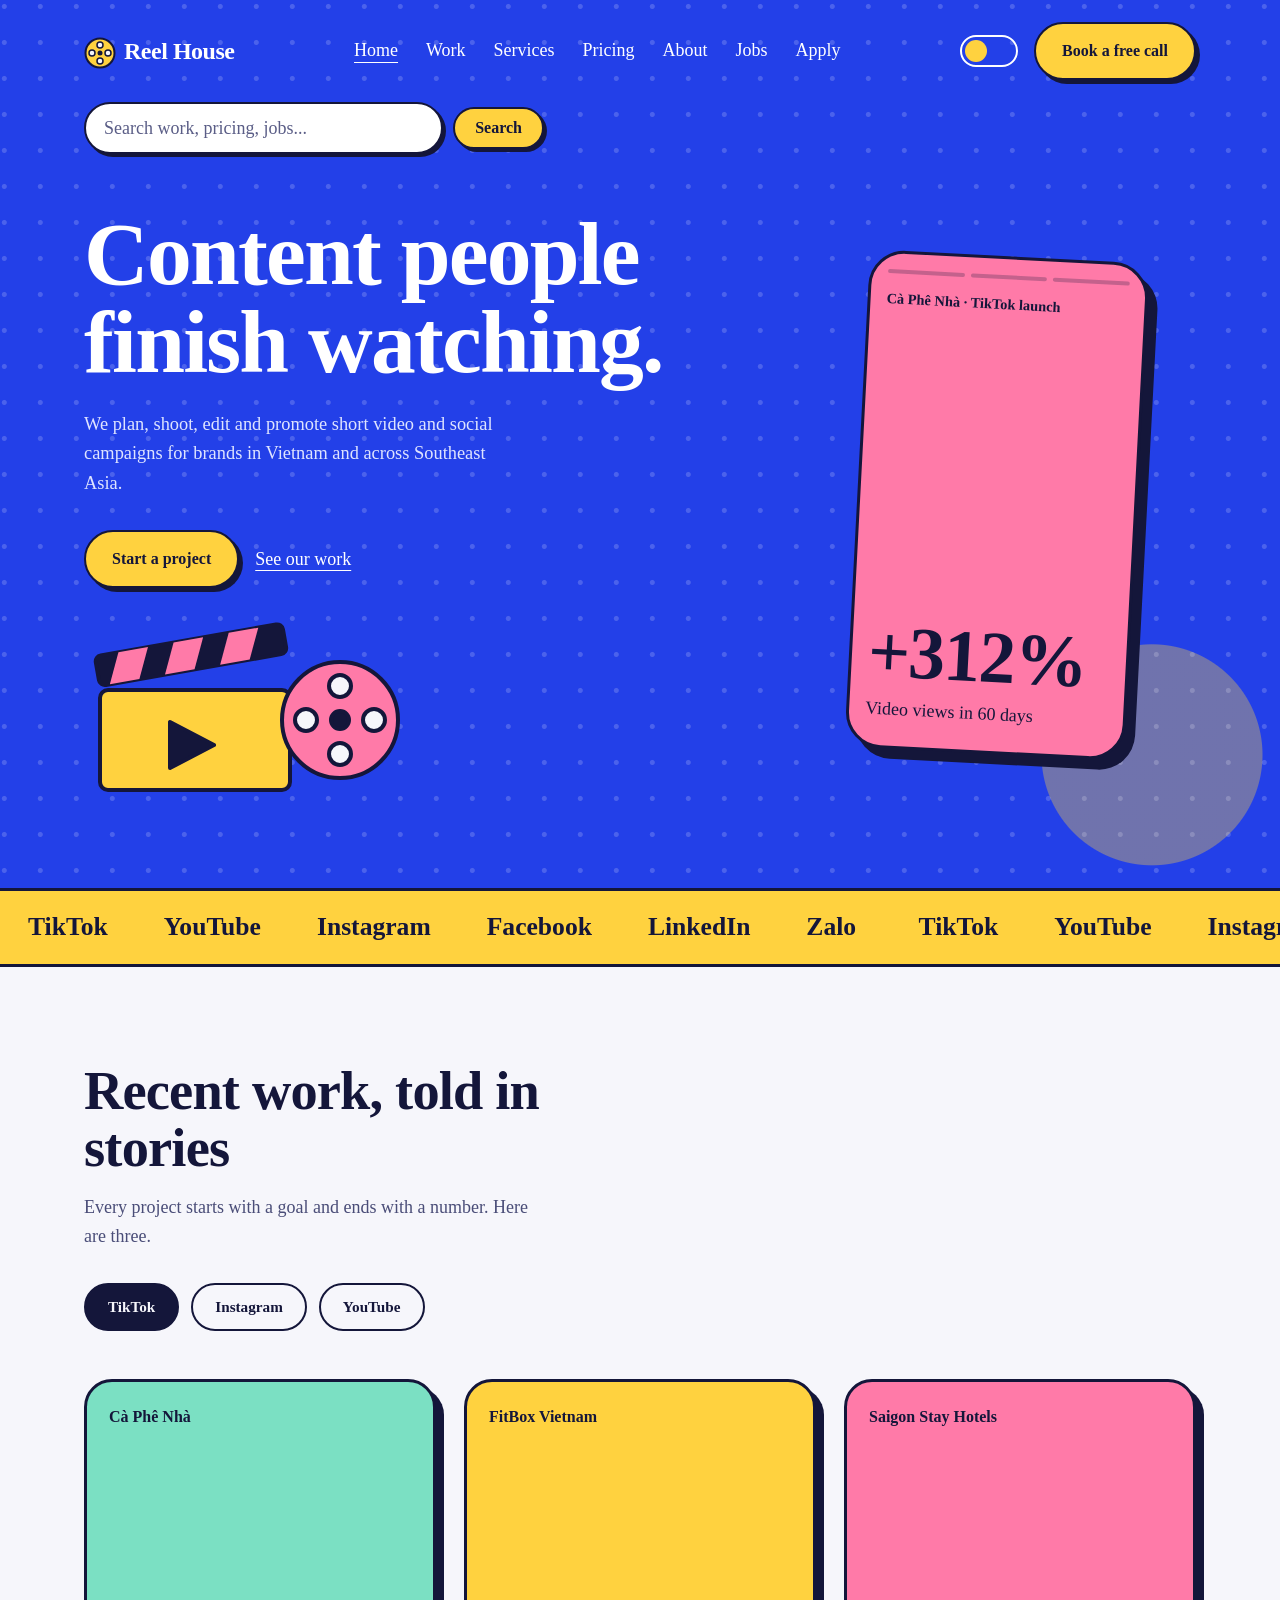
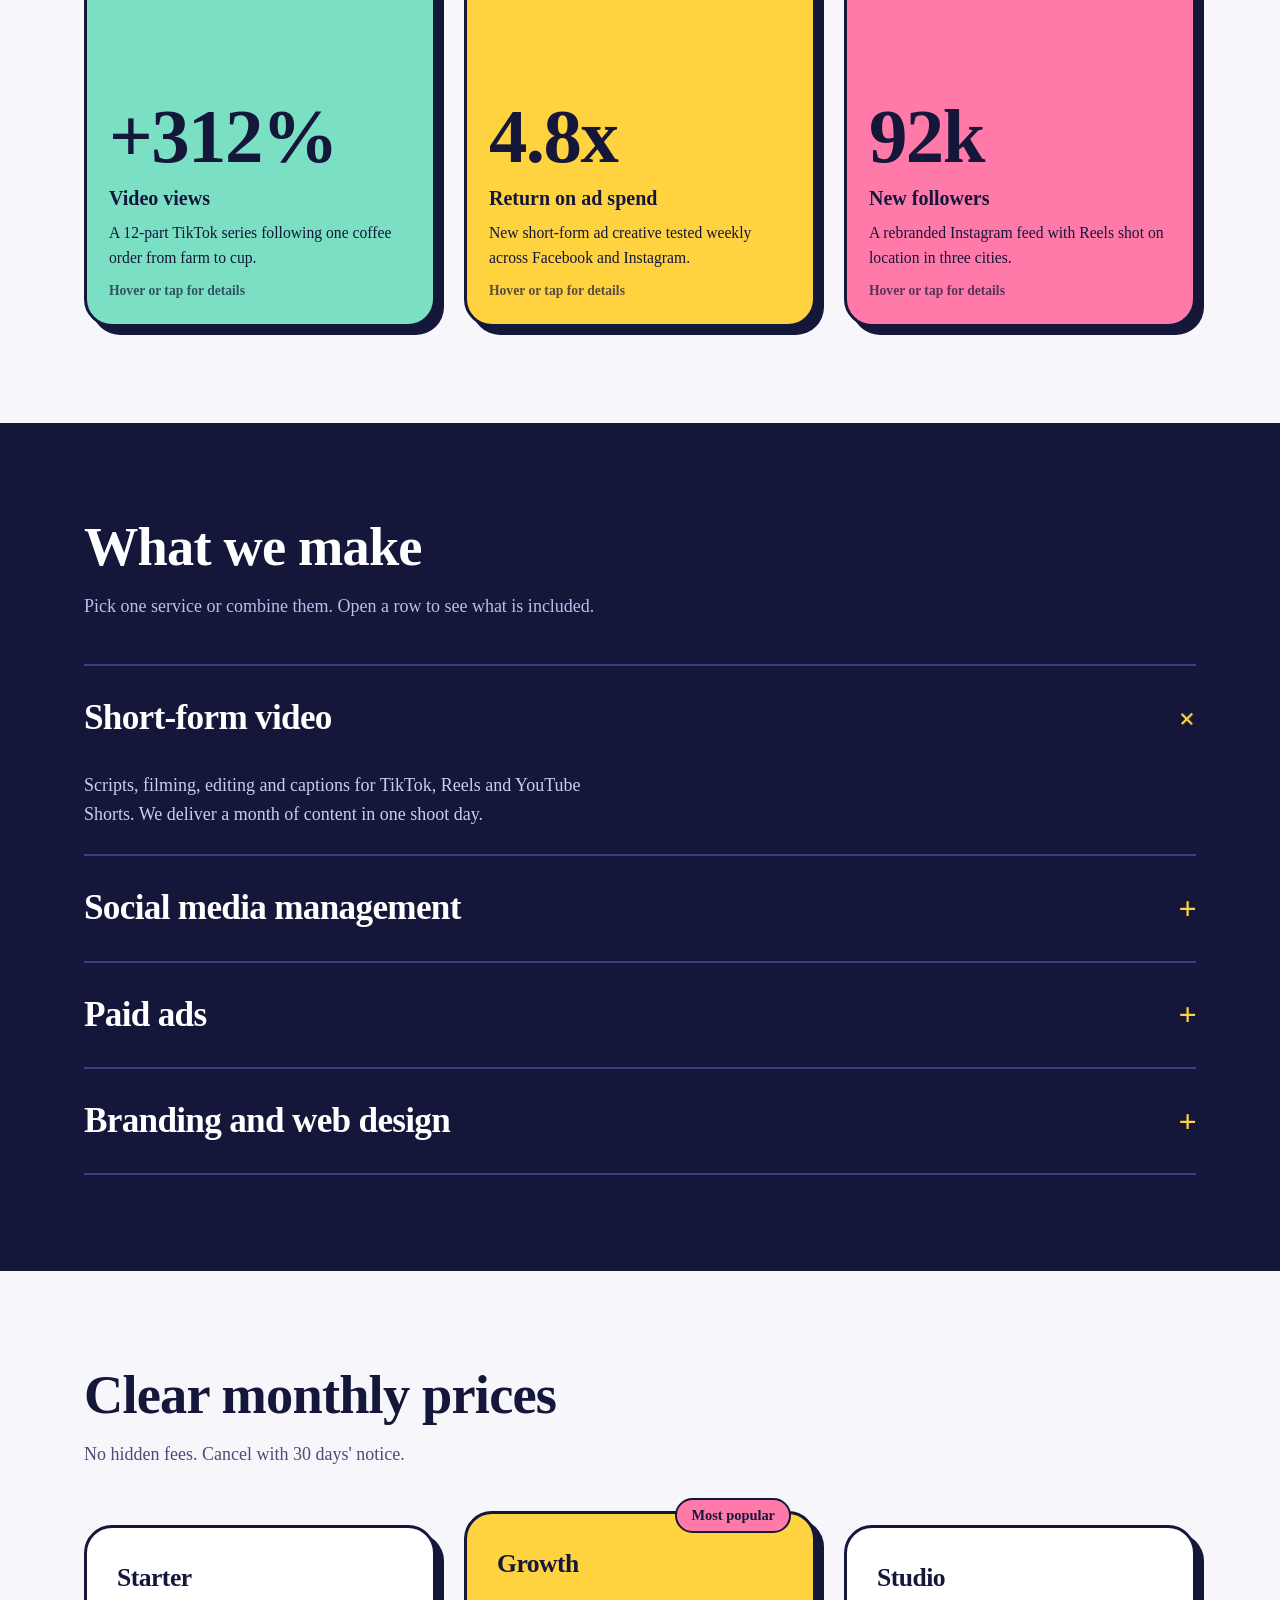
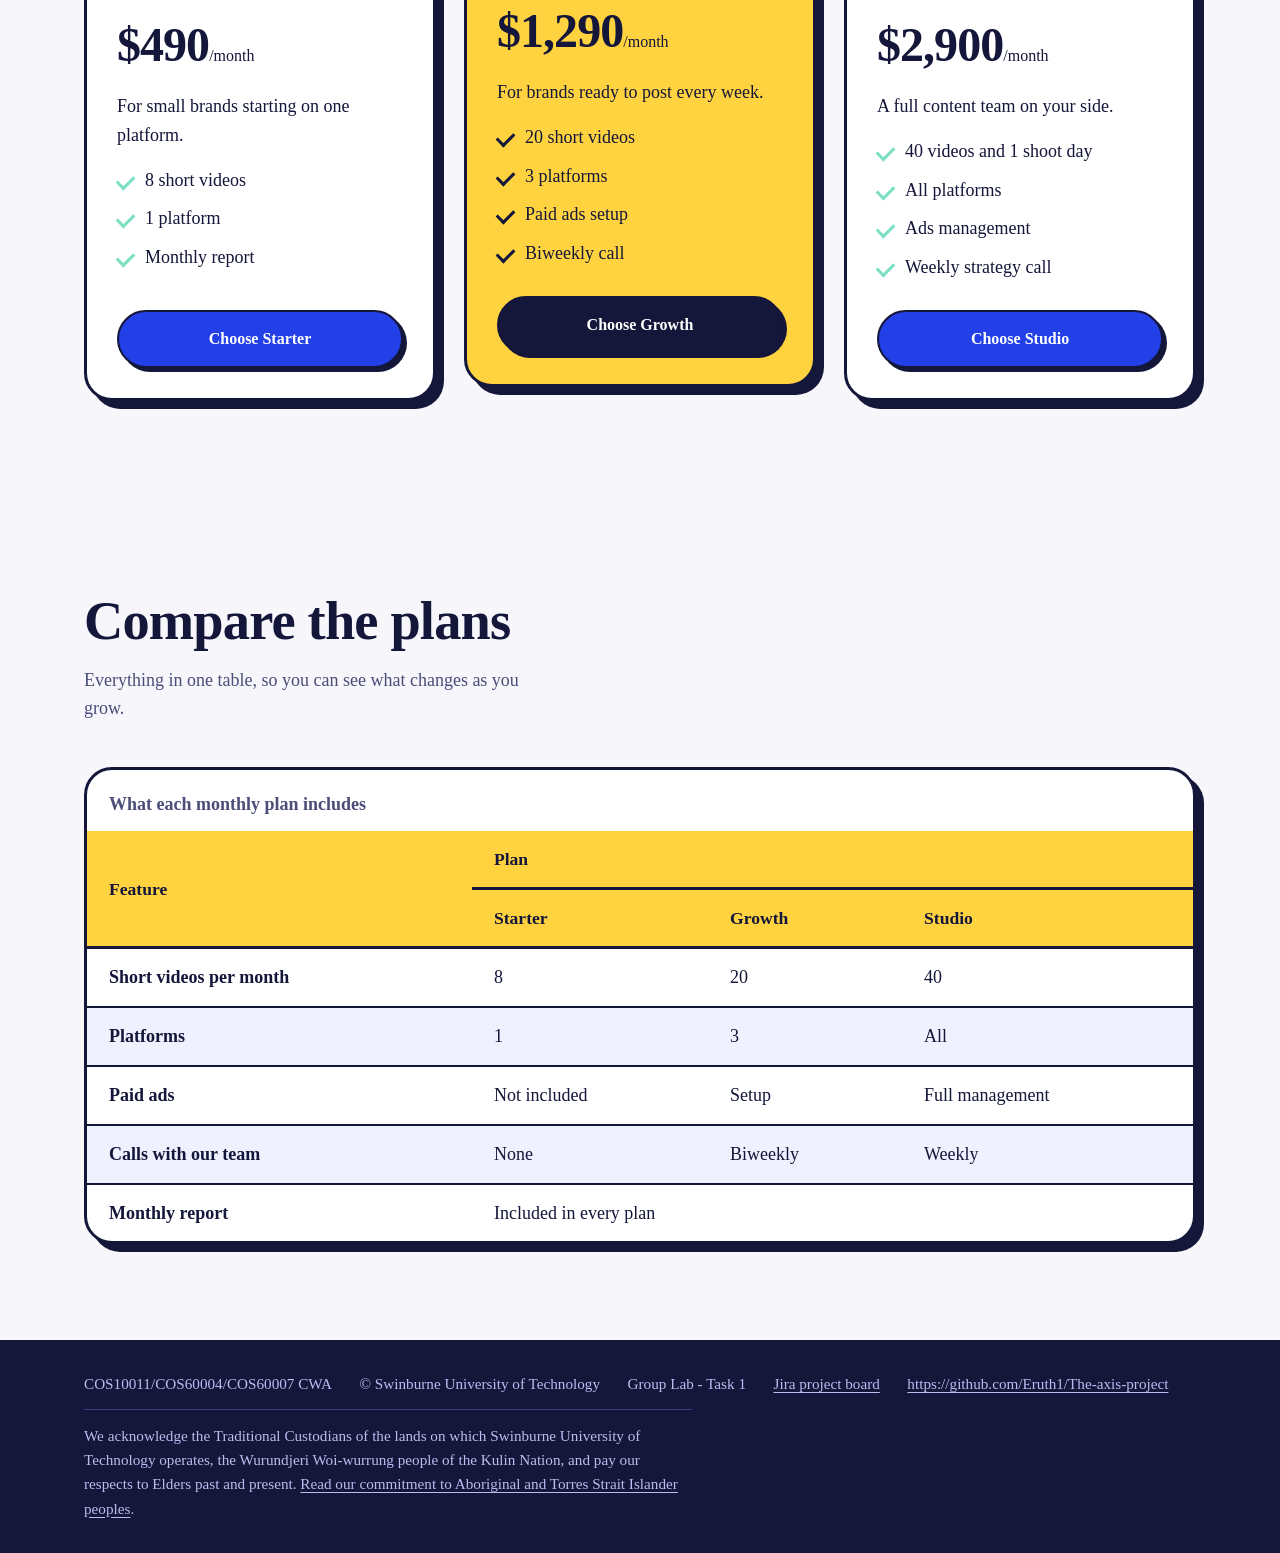
==== commit f7a173b3: "logo + jira and other link update" ====
--- a/index.html
+++ b/index.html
@@ -7,16 +7,21 @@
 <link rel="preconnect" href="https://fonts.googleapis.com">
 <link rel="preconnect" href="https://fonts.gstatic.com" crossorigin>
 <link href="https://fonts.googleapis.com/css2?family=Bricolage+Grotesque:opsz,wght@12..96,500;12..96,800&family=DM+Sans:wght@400;500;700&display=swap" rel="stylesheet">
-<link rel="stylesheet" href="reelhouse.css">
+<link rel="stylesheet" href="styles.css">
+<script src="reelhouse-search.js" defer></script>
+<!-- Embedded CSS: rules used only on the home page -->
+<style>
+  .hero-img{display:block;max-width:100%;height:auto;margin-top:32px}
+</style>
 </head>
-<body>
+<body class="home">
 <input type="checkbox" id="dark" class="sr" aria-label="Dark mode">
 <div class="progress" aria-hidden="true"></div>
 
 <header>
   <div class="wrap">
     <nav>
-      <a class="logo" href="#">Reel House</a>
+      <a class="logo" href="index.html"><img src="logo.svg" alt="" width="32" height="32">Reel House</a>
       <ul>
         <li><a href="index.html" aria-current="page">Home</a></li>
         <li><a href="#work">Work</a></li>
@@ -24,11 +29,11 @@
         <li><a href="#pricing">Pricing</a></li>
         <li><a href="about.html">About</a></li>
         <li><a href="jobs.html">Jobs</a></li>
-        <li><a href="contact.html">Contact</a></li>
+        <li><a href="apply.html">Apply</a></li>
       </ul>
       <div class="nav-right">
         <label class="toggle" for="dark" title="Switch dark mode"><span class="sr">Toggle dark mode</span></label>
-        <a class="btn" href="#contact">Book a free call</a>
+        <a class="btn" href="apply.html">Book a free call</a>
       </div>
     </nav>
   <form class="search" role="search" action="index.html">
@@ -43,9 +48,10 @@
         <h1>Content people finish watching.</h1>
         <p>We plan, shoot, edit and promote short video and social campaigns for brands in Vietnam and across Southeast Asia.</p>
         <div class="hero-actions">
-          <a class="btn" href="contact.html">Start a project</a>
+          <a class="btn" href="apply.html">Start a project</a>
           <a class="text" href="#work">See our work</a>
         </div>
+        <img class="hero-img" src="hero-reel.svg" alt="Illustration of a film reel and a clapperboard" width="320" height="180">
       </div>
       <div class="phone" aria-label="Example campaign result">
         <div class="bars"><i></i><i></i><i></i></div>
@@ -64,6 +70,7 @@
   </div>
 </div>
 
+<main>
 <section id="work">
   <div class="wrap">
     <h2>Recent work, told in stories</h2>
@@ -223,7 +230,7 @@
 <section class="services" id="services">
   <div class="wrap">
     <h2>What we make</h2>
-    <p class="lead">Pick one service or combine them. Open a row to see what is included.</p>
+    <p class="lead" style="max-width:60ch">Pick one service or combine them. Open a row to see what is included.</p>
     <div class="list">
       <details open>
         <summary>Short-form video</summary>
@@ -255,7 +262,7 @@
         <div class="price">$490<small>/month</small></div>
         <p>For small brands starting on one platform.</p>
         <ul><li>8 short videos</li><li>1 platform</li><li>Monthly report</li></ul>
-        <a class="btn" href="#contact">Choose Starter</a>
+        <a class="btn" href="apply.html">Choose Starter</a>
       </div>
       <div class="plan pop">
         <span class="badge">Most popular</span>
@@ -263,30 +270,64 @@
         <div class="price">$1,290<small>/month</small></div>
         <p>For brands ready to post every week.</p>
         <ul><li>20 short videos</li><li>3 platforms</li><li>Paid ads setup</li><li>Biweekly call</li></ul>
-        <a class="btn" href="#contact">Choose Growth</a>
+        <a class="btn" href="apply.html">Choose Growth</a>
       </div>
       <div class="plan">
         <h3>Studio</h3>
         <div class="price">$2,900<small>/month</small></div>
         <p>A full content team on your side.</p>
         <ul><li>40 videos and 1 shoot day</li><li>All platforms</li><li>Ads management</li><li>Weekly strategy call</li></ul>
-        <a class="btn" href="#contact">Choose Studio</a>
+        <a class="btn" href="apply.html">Choose Studio</a>
       </div>
     </div>
   </div>
 </section>
 
+
+<section id="compare" aria-labelledby="compare-title">
+  <div class="wrap">
+    <h2 id="compare-title">Compare the plans</h2>
+    <p class="lead">Everything in one table, so you can see what changes as you grow.</p>
+    <div class="table-wrap">
+      <table class="interests">
+        <caption>What each monthly plan includes</caption>
+        <thead>
+          <tr>
+            <th scope="col" rowspan="2">Feature</th>
+            <th scope="colgroup" colspan="3">Plan</th>
+          </tr>
+          <tr>
+            <th scope="col">Starter</th>
+            <th scope="col">Growth</th>
+            <th scope="col">Studio</th>
+          </tr>
+        </thead>
+        <tbody>
+          <tr><th scope="row">Short videos per month</th><td>8</td><td>20</td><td>40</td></tr>
+          <tr><th scope="row">Platforms</th><td>1</td><td>3</td><td>All</td></tr>
+          <tr><th scope="row">Paid ads</th><td>Not included</td><td>Setup</td><td>Full management</td></tr>
+          <tr><th scope="row">Calls with our team</th><td>None</td><td>Biweekly</td><td>Weekly</td></tr>
+          <tr><th scope="row">Monthly report</th><td colspan="3">Included in every plan</td></tr>
+        </tbody>
+      </table>
+    </div>
+  </div>
+</section>
+</main>
 
 <footer>
   <div class="wrap">
     <p>COS10011/COS60004/COS60007 CWA</p>
     <p>&#169; Swinburne University of Technology</p>
-    <p>Group Lap - Task 1</p>
-    <p>https://github.com/Eruth1/The-axis-project</p>
+    <p>Group Lab - Task 1</p>
+    <p><a href="https://fpt-team-fs21t2lm.atlassian.net/jira/software/projects/KAN/boards/2?filter=assignee+IN+%28712020%3A8138a904-4e81-4305-8f6c-59876287f2d6%2C+empty%2C+currentUser%28%29%29&groupBy=none&atlOrigin=eyJpIjoiZDRjYTA2Y2QwYzY1NGU5Mjg5ZDY5NmFkNWRmYzI2MTQiLCJwIjoiaiJ9">Jira project board</a></p>
+    <p><a href="https://github.com/Eruth1/The-axis-project" target="_blank" rel="noopener">https://github.com/Eruth1/The-axis-project</a></p>
+    <p><a href="mailto:thanhntfsc0262@fpt.edu.vn"></a></p>
+    <p class="acknowledgement">We acknowledge the Traditional Custodians of the lands on which Swinburne University of Technology operates, the Wurundjeri Woi-wurrung people of the Kulin Nation, and pay our respects to Elders past and present. <a href="jobs.html#inclusion">Read our commitment to Aboriginal and Torres Strait Islander peoples</a>.</p>
   </div>
 </footer>
 
-<a class="btn sticky-cta" href="#contact">Book a free call</a>
+<a class="btn sticky-cta" href="apply.html">Book a free call</a>
 
 </body>
 </html>
--- a/styles.css
+++ b/styles.css
@@ -0,0 +1,349 @@
+/* ===== Design tokens: colours, fonts and dark-mode values ===== */
+:root{
+  --blue:#2340e8; --ink:#14163a; --paper:#f6f6fb;
+  --sun:#ffd23f; --pink:#ff7aa8; --mint:#7be0c3;
+  --bg:#f6f6fb; --fg:#14163a; --edge:#14163a; --muted:#4a4d78; --field:#fff; --panel:#14163a;
+  --display:"Times New Roman",Times,"Liberation Serif",serif;
+  --body:"Times New Roman",Times,"Liberation Serif",serif;
+}
+/* ===== Base reset, page defaults and focus outline (accessibility) ===== */
+*{box-sizing:border-box;margin:0;padding:0}
+html{scroll-behavior:smooth}
+body{font-family:var(--body);color:var(--fg);background:var(--bg);line-height:1.6;font-size:18px;transition:background .3s,color .3s}
+body:has(#dark:checked){--bg:#0f1130;--fg:#eef0ff;--edge:#b8beff;--muted:#aab0ee;--field:#1b1e4d;--panel:#1b1e4d}
+a{color:inherit}
+:focus-visible{outline:3px solid var(--sun);outline-offset:3px}
+.wrap{max-width:1160px;margin:0 auto;padding:0 24px}
+
+/* Header */
+header{background:var(--blue);color:#fff}
+nav{display:flex;align-items:center;justify-content:space-between;padding:22px 0}
+.logo{font-family:var(--display);font-weight:800;font-size:1.5rem;text-decoration:none;letter-spacing:-.02em}
+nav ul{display:flex;gap:28px;list-style:none}
+nav ul a{text-decoration:none;font-weight:500}
+nav ul a:hover{text-decoration:underline;text-underline-offset:6px}
+.btn{display:inline-block;background:var(--sun);color:var(--ink);font-weight:700;padding:14px 26px;border-radius:999px;text-decoration:none;border:2px solid var(--ink);box-shadow:4px 4px 0 var(--ink);transition:transform .15s,box-shadow .15s;cursor:pointer;font-family:inherit;font-size:1rem}
+.btn:hover{transform:translate(2px,2px);box-shadow:2px 2px 0 var(--ink)}
+
+/* Dark mode switch (checkbox + :has, no JavaScript) */
+.sr{position:absolute;opacity:0;pointer-events:none}
+.nav-right{display:flex;align-items:center;gap:16px}
+.toggle{width:58px;height:32px;border-radius:999px;border:2px solid #fff;background:transparent;position:relative;cursor:pointer;flex:none}
+.toggle::before{content:"";position:absolute;top:3px;left:3px;width:22px;height:22px;border-radius:50%;background:var(--sun);transition:transform .25s}
+body:has(#dark:checked) .toggle::before{transform:translateX(26px);background:#fff}
+body:has(#dark:focus-visible) .toggle{outline:3px solid var(--sun);outline-offset:3px}
+
+/* Scroll progress bar (scroll-driven animation) */
+.progress{position:fixed;top:0;left:0;right:0;height:5px;background:var(--sun);transform:scaleX(0);transform-origin:left;z-index:60}
+@supports (animation-timeline:scroll()){
+  .progress{animation:grow linear both;animation-timeline:scroll(root)}
+}
+@keyframes grow{to{transform:scaleX(1)}}
+
+/* Sticky call button on small screens */
+.sticky-cta{display:none}
+
+/* Hero */
+/* ===== Hero: headline, buttons and phone mock-up ===== */
+.hero{display:grid;grid-template-columns:1.25fr .75fr;gap:48px;align-items:center;padding:48px 0 88px}
+h1{font-family:var(--display);font-weight:800;font-size:clamp(2.8rem,7vw,5.6rem);line-height:.98;letter-spacing:-.02em}
+.hero p{max-width:46ch;margin:24px 0 32px;font-size:1.15rem;color:#dfe4ff}
+.hero-actions{display:flex;gap:16px;align-items:center;flex-wrap:wrap}
+.hero-actions a.text{font-weight:500;text-underline-offset:5px}
+
+/* Phone with story bars (the one animated moment) */
+.phone{justify-self:center;width:min(280px,80vw);aspect-ratio:9/16;background:var(--pink);border:3px solid var(--ink);border-radius:36px;box-shadow:10px 10px 0 var(--ink);padding:16px;display:flex;flex-direction:column;color:var(--ink);transform:rotate(3deg);position:relative;overflow:hidden}
+.bars{display:flex;gap:6px}
+.bars i{flex:1;height:4px;background:rgba(20,22,58,.25);border-radius:4px;overflow:hidden;position:relative}
+.bars i::after{content:"";position:absolute;inset:0;background:var(--ink);transform:scaleX(0);transform-origin:left;animation:fill 9s linear infinite}
+.bars i:nth-child(2)::after{animation-delay:3s}
+.bars i:nth-child(3)::after{animation-delay:6s}
+@keyframes fill{0%{transform:scaleX(0)}33%,100%{transform:scaleX(1)}}
+.phone .who{margin-top:14px;font-weight:700;font-size:.9rem}
+.phone .big{margin-top:auto;font-family:var(--display);font-weight:800;font-size:4.6rem;line-height:.9;letter-spacing:-.02em}
+.phone .cap{margin:10px 0 6px;font-weight:500}
+
+/* Platform marquee */
+.strip{background:var(--sun);color:var(--ink);border-block:3px solid var(--ink);overflow:hidden;white-space:nowrap}
+.strip div{display:inline-block;padding:16px 0;font-family:var(--display);font-weight:800;font-size:1.6rem;animation:slide 28s linear infinite}
+.strip span{margin:0 28px}
+@keyframes slide{to{transform:translateX(-50%)}}
+
+section{padding:96px 0}
+h2{font-family:var(--display);font-weight:800;font-size:clamp(2rem,4.5vw,3.4rem);line-height:1.05;letter-spacing:-.015em;max-width:18ch}
+.lead{max-width:52ch;margin-top:16px;color:var(--muted)}
+
+/* Work: vertical story cards */
+/* ===== Work: story cards that flip on hover or focus ===== */
+.stories{display:grid;grid-template-columns:repeat(3,1fr);gap:28px;margin-top:48px}
+.story{position:relative;overflow:hidden;color:#14163a;aspect-ratio:9/14;border:3px solid var(--edge);border-radius:28px;padding:22px;display:flex;flex-direction:column;box-shadow:8px 8px 0 var(--edge);transition:transform .2s}
+.story:hover{transform:translateY(-6px)}
+.story:nth-child(1){background:var(--mint)}
+.story:nth-child(2){background:var(--sun)}
+.story:nth-child(3){background:var(--pink)}
+.story small{font-weight:700;font-size:1rem}
+.story .stat{margin-top:auto;font-family:var(--display);font-weight:800;font-size:clamp(3.4rem,6vw,5rem);line-height:.9;letter-spacing:-.02em}
+.story h3{font-size:1.25rem;margin:10px 0 6px}
+.story p{font-size:.98rem}
+
+.story .back{position:absolute;inset:0;background:#14163a;color:#fff;padding:22px;display:flex;flex-direction:column;justify-content:flex-end;transform:translateY(101%);transition:transform .4s cubic-bezier(.2,.8,.2,1)}
+.story:hover .back,.story:focus-within .back,.story:focus .back{transform:none}
+.story .back h3{color:var(--sun);margin:0 0 12px}
+.story .back ul{list-style:none;display:grid;gap:10px}
+.story .back li{padding-left:22px;position:relative}
+.story .back li::before{content:"";position:absolute;left:0;top:.55em;width:10px;height:10px;border-radius:50%;background:var(--mint)}
+.story .hint{margin-top:10px;font-size:.85rem;font-weight:700;opacity:.7}
+
+/* Services */
+.services{background:var(--panel);color:#fff}
+.services .lead{color:#b9bdf0}
+.list{margin-top:44px;border-top:2px solid #3a3e85}
+details{border-bottom:2px solid #3a3e85}
+/* ===== Services: open-and-close rows (details/summary) ===== */
+summary{list-style:none;cursor:pointer;display:flex;justify-content:space-between;align-items:center;padding:24px 0;font-family:var(--display);font-weight:800;font-size:clamp(1.5rem,3vw,2.2rem);letter-spacing:-.02em}
+summary::-webkit-details-marker{display:none}
+summary::after{content:"+";font-size:2rem;color:var(--sun);transition:transform .2s}
+details[open] summary::after{transform:rotate(45deg)}
+details p{padding:0 0 26px;max-width:58ch;color:#c9ccf5}
+
+/* Contact */
+.contact{background:var(--blue);color:#fff}
+.contact .grid{display:grid;grid-template-columns:1fr 1fr;gap:56px;align-items:start}
+form{background:var(--bg);color:var(--fg);border:3px solid var(--edge);border-radius:28px;padding:30px;box-shadow:8px 8px 0 var(--edge);display:grid;gap:16px}
+label{font-weight:700;font-size:.95rem;display:grid;gap:6px}
+input,select,textarea{font:inherit;padding:12px 14px;border:2px solid var(--edge);border-radius:12px;background:var(--field);color:var(--fg)}
+textarea{min-height:110px;resize:vertical}
+
+/* ===== Footer ===== */
+footer{background:var(--ink);color:#b9bdf0;padding:32px 0;font-size:.95rem}
+footer .wrap{display:flex;justify-content:space-between;flex-wrap:wrap;gap:12px}
+
+/* ===== Responsive layout for tablets and phones ===== */
+@media (max-width:860px){
+  .hero,.contact .grid{grid-template-columns:1fr}
+  .stories{grid-template-columns:1fr}
+  .story{aspect-ratio:auto;min-height:340px}
+  nav ul{display:none}
+  section{padding:72px 0}
+  .sticky-cta{display:block;position:fixed;left:16px;right:16px;bottom:max(16px,env(safe-area-inset-bottom));z-index:40;text-align:center}
+  footer{padding-bottom:96px}
+  .story .back{transform:none;position:static;margin-top:16px;border-radius:16px}
+  .story .hint{display:none}
+}
+@media (prefers-reduced-motion:reduce){
+  .bars i::after,.strip div{animation:none}
+  .bars i::after{transform:scaleX(1)}
+}
+
+/* ===== Platform picker for Work (radio buttons, no JavaScript) ===== */
+.tabs{display:flex;gap:12px;flex-wrap:wrap;margin-top:32px}
+.tabs label.tab{display:block;gap:0}
+.tab span{display:inline-block;padding:10px 22px;border:2px solid var(--edge);border-radius:999px;font-weight:700;cursor:pointer;transition:background .15s,color .15s}
+.tab span:hover{background:var(--sun);color:#14163a}
+#p-tt:checked ~ .tabs label[for=p-tt] span,
+#p-ig:checked ~ .tabs label[for=p-ig] span,
+#p-yt:checked ~ .tabs label[for=p-yt] span{background:var(--fg);color:var(--bg);border-color:var(--fg)}
+#p-tt:focus-visible ~ .tabs label[for=p-tt] span,
+#p-ig:focus-visible ~ .tabs label[for=p-ig] span,
+#p-yt:focus-visible ~ .tabs label[for=p-yt] span{outline:3px solid var(--blue);outline-offset:3px}
+.set{display:none}
+#p-tt:checked ~ .set-tt,#p-ig:checked ~ .set-ig,#p-yt:checked ~ .set-yt{display:grid}
+@keyframes swap{from{opacity:0;transform:translateY(12px)}}
+.set .story{animation:swap .35s ease both}
+
+/* ===== Pricing ===== */
+/* ===== Pricing: three plan cards ===== */
+.plans{display:grid;grid-template-columns:repeat(3,1fr);gap:28px;margin-top:56px;align-items:stretch}
+.plan{background:var(--field);color:var(--fg);border:3px solid var(--edge);border-radius:28px;padding:30px;box-shadow:8px 8px 0 var(--edge);display:flex;flex-direction:column;position:relative}
+.plan.pop{background:var(--sun);color:#14163a;border-color:#14163a;box-shadow:8px 8px 0 #14163a;transform:translateY(-14px)}
+.badge{position:absolute;top:-16px;right:22px;background:var(--pink);color:#14163a;border:2px solid #14163a;border-radius:999px;padding:4px 14px;font-weight:700;font-size:.9rem}
+.plan h3{font-family:var(--display);font-size:1.6rem;letter-spacing:-.02em}
+.price{font-family:var(--display);font-weight:800;font-size:3rem;letter-spacing:-.02em;margin:8px 0}
+.price small{font-family:var(--body);font-size:1rem;font-weight:500;letter-spacing:0}
+.plan ul{list-style:none;margin:16px 0 28px;display:grid;gap:10px}
+.plan li{padding-left:28px;position:relative}
+.plan li::before{content:"";position:absolute;left:0;top:.5em;width:14px;height:8px;border-left:3px solid var(--mint);border-bottom:3px solid var(--mint);transform:rotate(-45deg)}
+.plan.pop li::before{border-color:#14163a}
+.plan .btn{margin-top:auto;text-align:center;background:var(--blue);color:#fff;border-color:#14163a;box-shadow:4px 4px 0 #14163a}
+.plan.pop .btn{background:#14163a}
+@media (max-width:860px){
+  .plans{grid-template-columns:1fr}
+  .plan.pop{transform:none}
+}
+@media (prefers-reduced-motion:reduce){.set .story{animation:none}}
+
+/* ===== About page ===== */
+.about1{padding:40px 0 88px}
+.about1 p{max-width:46ch;margin-top:24px;font-size:1.15rem;color:#dfe4ff}
+nav ul a[aria-current=page]{text-decoration:underline;text-underline-offset:6px}
+.about-grid{display:grid;grid-template-columns:1fr 1fr;gap:56px;align-items:center}
+.info{margin-top:28px;list-style:none;display:grid;gap:12px}
+.info ul{margin:8px 0 0 22px;list-style:disc;display:grid;gap:4px;color:var(--muted)}
+.group-photo{background:var(--sun);color:#14163a;border:3px solid var(--edge);border-radius:28px;padding:16px;box-shadow:8px 8px 0 var(--edge);transform:rotate(-2deg)}
+.group-photo img{display:block;width:100%;height:auto;aspect-ratio:4/3;object-fit:cover;border-radius:16px;background:var(--pink)}
+.group-photo figcaption{margin-top:10px;font-weight:700;text-align:center}
+.roles{margin-top:44px;border-top:2px solid #3a3e85}
+.roles dt{padding-top:24px;font-family:var(--display);font-weight:800;font-size:clamp(1.4rem,3vw,2rem);letter-spacing:-.02em;color:var(--sun)}
+.roles dd{padding:6px 0 24px;border-bottom:2px solid #3a3e85;color:#c9ccf5;max-width:58ch}
+.table-wrap{margin-top:44px;overflow-x:auto;border:3px solid var(--edge);border-radius:28px;box-shadow:8px 8px 0 var(--edge);background:var(--field)}
+.interests{width:100%;border-collapse:collapse;min-width:640px}
+.interests caption{text-align:left;padding:20px 22px 0;font-weight:700;color:var(--muted)}
+.interests th,.interests td{padding:14px 22px;text-align:left;border-bottom:2px solid var(--edge)}
+.interests thead th{font-family:var(--display);font-size:1.1rem}
+.interests tbody tr:last-child th,.interests tbody tr:last-child td{border-bottom:0}
+.interests td[rowspan]{background:var(--mint);color:#14163a;border-bottom:0}
+.emails{list-style:none;display:flex;flex-wrap:wrap;gap:16px;margin-top:32px}
+.emails a{display:inline-block;background:var(--sun);color:#14163a;font-weight:700;padding:12px 24px;border:2px solid #14163a;border-radius:999px;box-shadow:4px 4px 0 #14163a;text-decoration:none}
+.emails a:hover{transform:translate(2px,2px);box-shadow:2px 2px 0 #14163a}
+@media (max-width:860px){
+  .about-grid{grid-template-columns:1fr}
+  .group-photo{transform:none}
+}
+
+/* ===== Apply page ===== */
+form fieldset{border:2px solid var(--edge);border-radius:12px;padding:12px 16px 16px;display:flex;flex-wrap:wrap;gap:8px 20px;min-width:0}
+form legend{font-weight:700;font-size:.95rem;padding:0 6px}
+form fieldset label{display:inline-flex;align-items:center;gap:8px;font-weight:500}
+input[type=radio],input[type=checkbox]{width:20px;height:20px;padding:0;accent-color:var(--blue)}
+form p{display:grid}
+form p.actions{display:flex;flex-wrap:wrap;gap:12px}
+form .btn{box-shadow:4px 4px 0 var(--edge);border-color:var(--edge);color:#14163a}
+form .btn:hover{box-shadow:2px 2px 0 var(--edge)}
+form .btn-ghost{background:transparent;color:var(--fg)}
+input:user-invalid,select:user-invalid,textarea:user-invalid{border-color:#d6204a}
+@media (max-width:860px){.contact .grid{grid-template-columns:1fr}}
+
+/* ===== About page: match the home page ===== */
+.info{background:var(--field);color:var(--fg);border:3px solid var(--edge);border-radius:28px;box-shadow:8px 8px 0 var(--edge);padding:26px 28px;gap:14px}
+.info>li:not(:last-child){padding-bottom:14px;border-bottom:2px dashed var(--muted)}
+.group-photo img{min-height:240px;color:#14163a;font-weight:700;text-align:center}
+
+.roles{display:grid;grid-template-columns:repeat(2,1fr);gap:28px;border-top:0}
+.role{position:relative;overflow:hidden;color:#14163a;border:3px solid #14163a;border-radius:28px;padding:26px 28px 28px;box-shadow:8px 8px 0 #14163a;transition:transform .2s;display:flex;flex-direction:column;min-height:200px}
+.role:hover{transform:translateY(-6px)}
+.role:nth-child(1){background:var(--mint)}
+.role:nth-child(2){background:var(--sun)}
+.role:nth-child(3){background:var(--pink)}
+.role:nth-child(4){background:#fff}
+.role .num{font-family:var(--display);font-weight:800;font-size:3.4rem;line-height:.9;letter-spacing:-.02em;margin-bottom:auto;padding-bottom:28px}
+.roles .role dt{padding:0;color:#14163a;font-size:clamp(1.3rem,2.4vw,1.7rem)}
+.roles .role dd{padding:6px 0 0;border:0;color:#14163a;max-width:none}
+
+.interests thead th{background:var(--sun);color:#14163a;border-bottom:3px solid var(--edge)}
+.interests tbody tr:nth-child(even) th,.interests tbody tr:nth-child(even) td:not([rowspan]){background:rgba(35,64,232,.07)}
+.interests tbody tr:hover th,.interests tbody tr:hover td:not([rowspan]){background:rgba(255,210,63,.35)}
+.interests caption{padding-bottom:12px}
+
+@media (max-width:860px){
+  .roles{grid-template-columns:1fr}
+  .info{padding:22px}
+}
+
+/* ===== Site search ===== */
+form.search{display:flex;flex-wrap:wrap;align-items:center;gap:10px;max-width:460px;margin:0 0 8px;padding:0;background:none;border:0;border-radius:0;box-shadow:none}
+form.search input[type=search]{flex:1 1 220px;min-width:0;padding:10px 18px;border:2px solid var(--ink);border-radius:999px;background:#fff;color:var(--ink);box-shadow:3px 3px 0 var(--ink)}
+form.search input[type=search]::placeholder{color:#5a5d86}
+form.search .btn{padding:10px 20px;box-shadow:3px 3px 0 var(--ink);border-color:var(--ink);color:var(--ink)}
+form.search .btn:hover{box-shadow:1px 1px 0 var(--ink)}
+.search-msg{flex-basis:100%;min-height:1.2em;font-size:.9rem;font-weight:500;color:#ffe9a6}
+.search-msg:empty{display:none}
+
+/* ===== Jobs page ===== */
+/* Jobs layout: the aside floats right, the job sections flow beside it */
+.jobs-layout{display:block;padding-top:72px;padding-bottom:96px}
+.jobs-layout::after{content:"";display:block;clear:both}
+.jobs-main{display:grid;gap:40px}
+.jobs-main #openings{padding:0}
+.jobs-main section.job{padding:32px}
+.job .job-head{background:none;color:inherit}
+.job-links{list-style:none;display:flex;flex-wrap:wrap;gap:12px;margin-top:24px}
+.job-links a{display:inline-block;padding:10px 20px;border:2px solid var(--edge);border-radius:999px;font-weight:700;text-decoration:none;transition:background .15s,color .15s}
+.job-links a:hover{background:var(--sun);color:#14163a}
+.job{background:var(--field);color:var(--fg);border:3px solid var(--edge);border-radius:28px;box-shadow:8px 8px 0 var(--edge);padding:32px;scroll-margin-top:24px}
+.job h2{font-size:clamp(1.8rem,3.6vw,2.6rem);max-width:none}
+.job h3{font-family:var(--display);font-size:1.4rem;letter-spacing:-.02em;margin:28px 0 12px}
+.job h4{font-size:1rem;margin-bottom:8px}
+.job-head p:not(.ref){margin-top:10px;max-width:60ch;color:var(--muted)}
+.ref{display:inline-block;margin-bottom:12px;padding:4px 14px;background:var(--pink);color:#14163a;border:2px solid #14163a;border-radius:999px;font-weight:500;font-size:.9rem}
+.facts{display:grid;grid-template-columns:repeat(2,1fr);gap:14px;margin-top:24px;padding:18px 20px;border:2px dashed var(--muted);border-radius:18px}
+.facts dt{font-size:.82rem;font-weight:700;text-transform:uppercase;letter-spacing:.06em;color:var(--muted)}
+.facts dd{font-weight:700}
+.duties{padding-left:24px;display:grid;gap:8px}
+.duties li::marker{font-family:var(--display);font-weight:800;color:var(--blue)}
+body:has(#dark:checked) .duties li::marker{color:var(--sun)}
+.reqs{display:grid;grid-template-columns:1fr 1fr;gap:24px;margin-bottom:28px}
+.reqs ul{list-style:none;display:grid;gap:8px}
+.reqs li{padding-left:24px;position:relative}
+.reqs li::before{content:"";position:absolute;left:0;top:.55em;width:10px;height:10px;border-radius:50%;background:var(--mint);border:2px solid var(--edge)}
+.reqs div:last-child li::before{background:var(--sun)}
+.how{float:right;width:25%;margin:0 0 32px 40px;background:var(--sun);color:#14163a;border:3px solid #14163a;border-radius:28px;box-shadow:8px 8px 0 #14163a;padding:24px}
+.how h2{font-size:1.8rem;max-width:none}
+.how ol{margin:16px 0 0 22px;display:grid;gap:10px}
+.how li::marker{font-weight:800}
+.how .deadline{margin-top:18px;padding-top:14px;border-top:2px solid #14163a;font-weight:700}
+@media (max-width:960px){.how{float:none;width:auto;margin:0 0 32px}}
+@media (max-width:860px){
+  .jobs-layout{grid-template-columns:1fr;padding-top:56px;padding-bottom:72px}
+  .how{float:none;width:auto;margin:0 0 32px}
+  .facts,.reqs{grid-template-columns:1fr}
+  .jobs-main section.job{padding:24px}
+}
+
+/* ===== Team photo as a music button ===== */
+.photo-btn{display:block;position:relative;width:100%;padding:0;border:0;background:none;border-radius:16px;cursor:pointer;font:inherit;color:inherit}
+.photo-btn img{transition:filter .2s}
+.photo-btn:hover img{filter:brightness(.85)}
+.play-icon{position:absolute;left:50%;top:50%;width:76px;height:76px;margin:-38px 0 0 -38px;border-radius:50%;background:var(--sun);border:3px solid #14163a;box-shadow:4px 4px 0 #14163a}
+.play-icon::before{content:"";position:absolute;left:30px;top:20px;border-style:solid;border-width:15px 0 15px 24px;border-color:transparent transparent transparent #14163a}
+.photo-btn.is-playing .play-icon::before{left:24px;top:22px;width:10px;height:28px;border:0;background:#14163a;box-shadow:18px 0 0 #14163a}
+.photo-btn.is-playing .play-icon{animation:pulse 1.4s ease-in-out infinite}
+@keyframes pulse{50%{transform:scale(1.12)}}
+@media (prefers-reduced-motion:reduce){.photo-btn.is-playing .play-icon{animation:none}}
+
+/* ===== Find on page (Ctrl+F style) ===== */
+mark.find-hit{background:#ffe066;color:#14163a;border-radius:3px;padding:0 1px}
+mark.find-hit.is-current{background:#ff9d2e;outline:2px solid #14163a}
+form.search .find-nav{padding:10px 14px;line-height:1;font-size:1.05rem}
+form.search.find-active{position:fixed;top:12px;right:12px;left:auto;z-index:80;width:min(520px,calc(100vw - 24px));max-width:none;margin:0;padding:10px 14px;background:var(--blue);border:2px solid #14163a;border-radius:24px;box-shadow:4px 4px 0 #14163a;color:#fff}
+@media (max-width:860px){form.search.find-active{top:8px;right:8px}}
+
+/* ===== Contact page: pull the form up under the title ===== */
+header:has(+ main > .contact:first-child) .about1{padding-bottom:28px}
+main > .contact:first-child{padding-top:16px;padding-bottom:72px}
+
+
+/* ===== Shared: logo image in the navigation ===== */
+.logo img{vertical-align:middle;margin-right:8px}
+
+/* ===== Home page: background graphic made only with CSS (dots plus a glowing circle) ===== */
+.home header{
+  background-image:
+    radial-gradient(circle at 12% 18%, rgba(255,255,255,.18) 0 2px, transparent 3px),
+    radial-gradient(circle at 90% 85%, rgba(255,210,63,.35) 0 110px, transparent 111px);
+  background-size:36px 36px, auto;
+  background-repeat:repeat, no-repeat;
+}
+
+/* ===== Footer: links and Acknowledgement of Country ===== */
+footer a{text-decoration:underline;text-underline-offset:3px}
+footer a:hover{color:#fff}
+footer .acknowledgement{flex-basis:100%;max-width:80ch;padding-top:14px;border-top:1px solid #3a3e85}
+
+/* ===== Jobs page: Aboriginal and Torres Strait Islander statement ===== */
+.inclusion ul{margin:12px 0 18px 22px;display:grid;gap:8px}
+.inclusion h3{margin-top:22px}
+
+/* ===== About page: member numbers and quotes (moved from the page) ===== */
+.roles{counter-reset:member}
+.roles .role::before{counter-increment:member;content:"0" counter(member);font-family:var(--display);font-weight:800;font-size:3.4rem;line-height:.9;letter-spacing:-.02em;margin-bottom:auto;padding-bottom:28px}
+.roles .role dd.quote{padding-top:12px;font-weight:700}
+.role .quote .translation{display:block;font-weight:400;font-style:italic}
+
+/* ===== About page: styled student IDs (hex colours, hover effect) ===== */
+.info ul.ids{list-style:none;margin:10px 0 0;grid-template-columns:repeat(auto-fit,minmax(230px,1fr));gap:10px}
+.info ul.ids li{background:#ffd23f;color:#14163a;border:2px solid #14163a;border-radius:12px;padding:8px 14px;font-family:"Courier New",Courier,monospace;font-weight:700;box-shadow:3px 3px 0 #14163a;transition:transform .2s,background .2s}
+.info ul.ids li:hover{background:#7be0c3;transform:translate(-2px,-2px)}
+
+/* ===== Tables: explicit hex colours and row hover ===== */
+.interests thead th{background:#ffd23f;color:#14163a}
+.interests tbody tr:hover th,.interests tbody tr:hover td:not([rowspan]){background:#ffe9a0;color:#14163a}
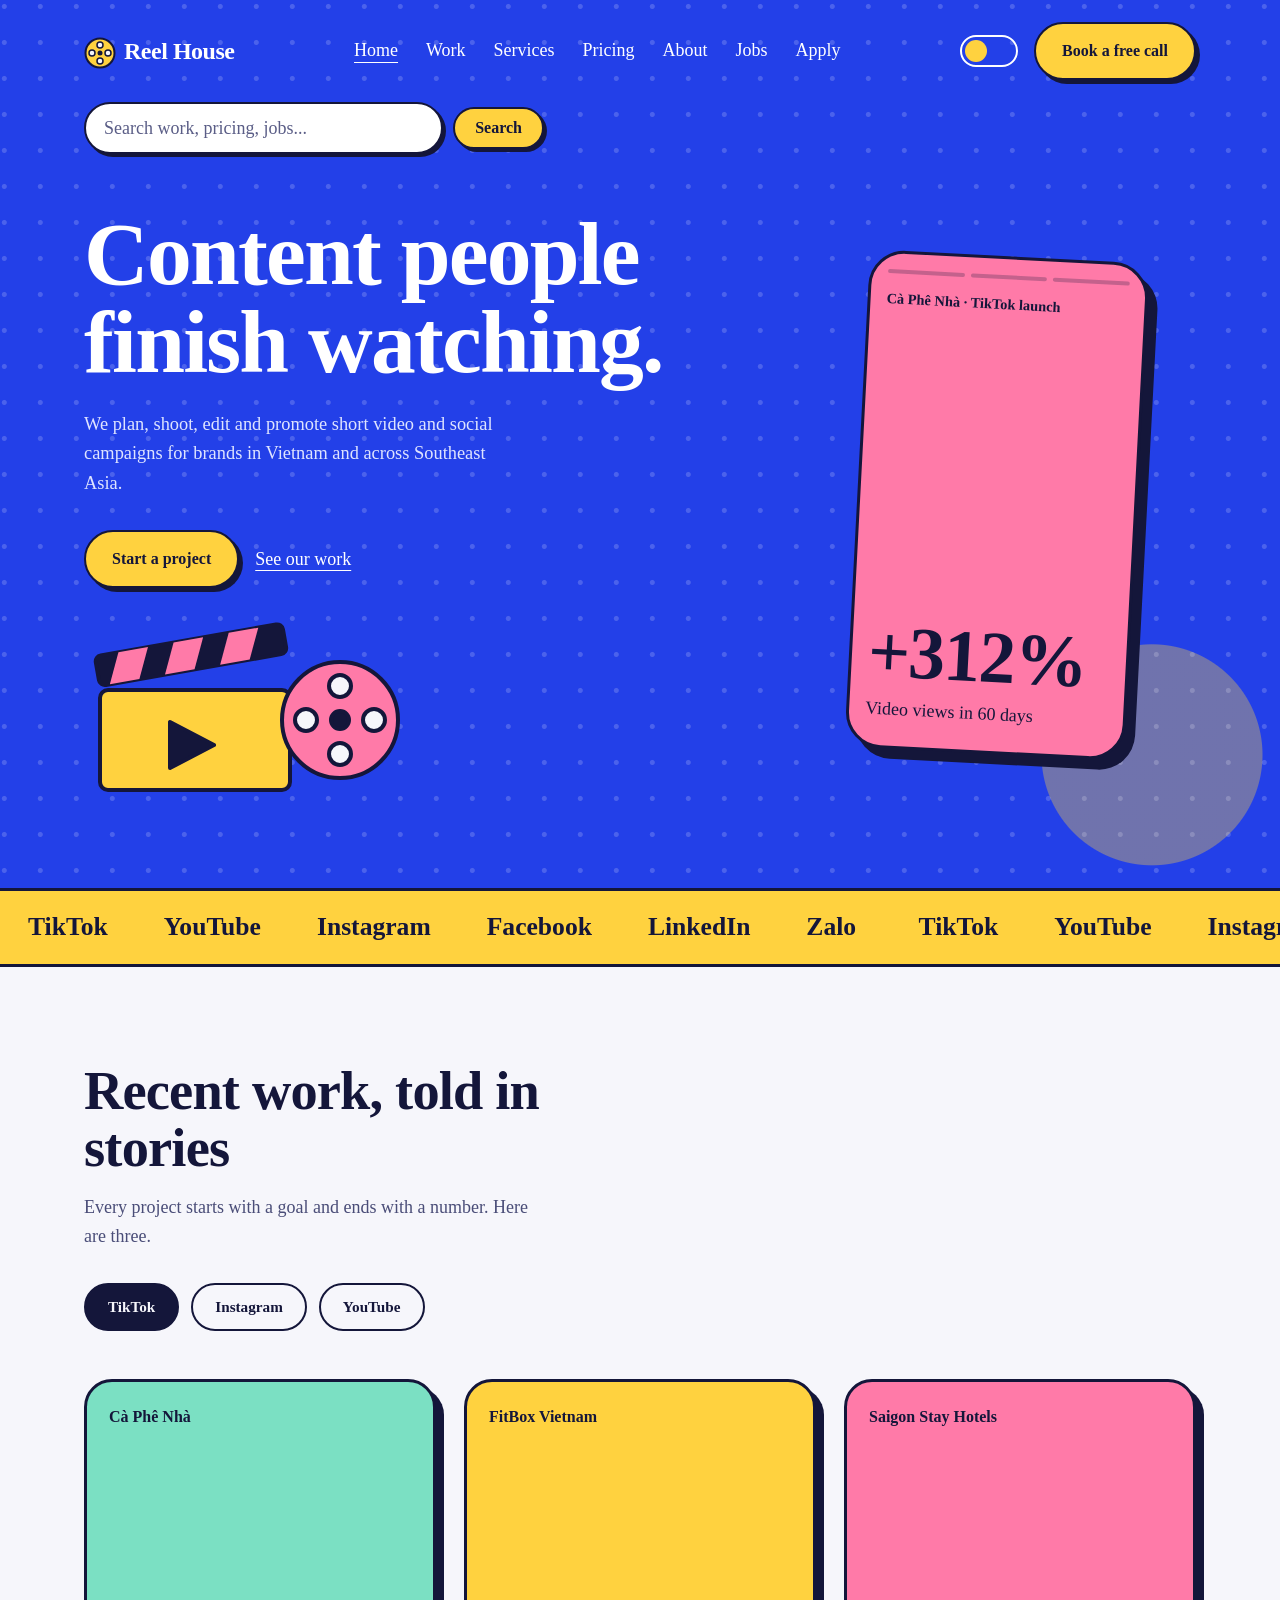
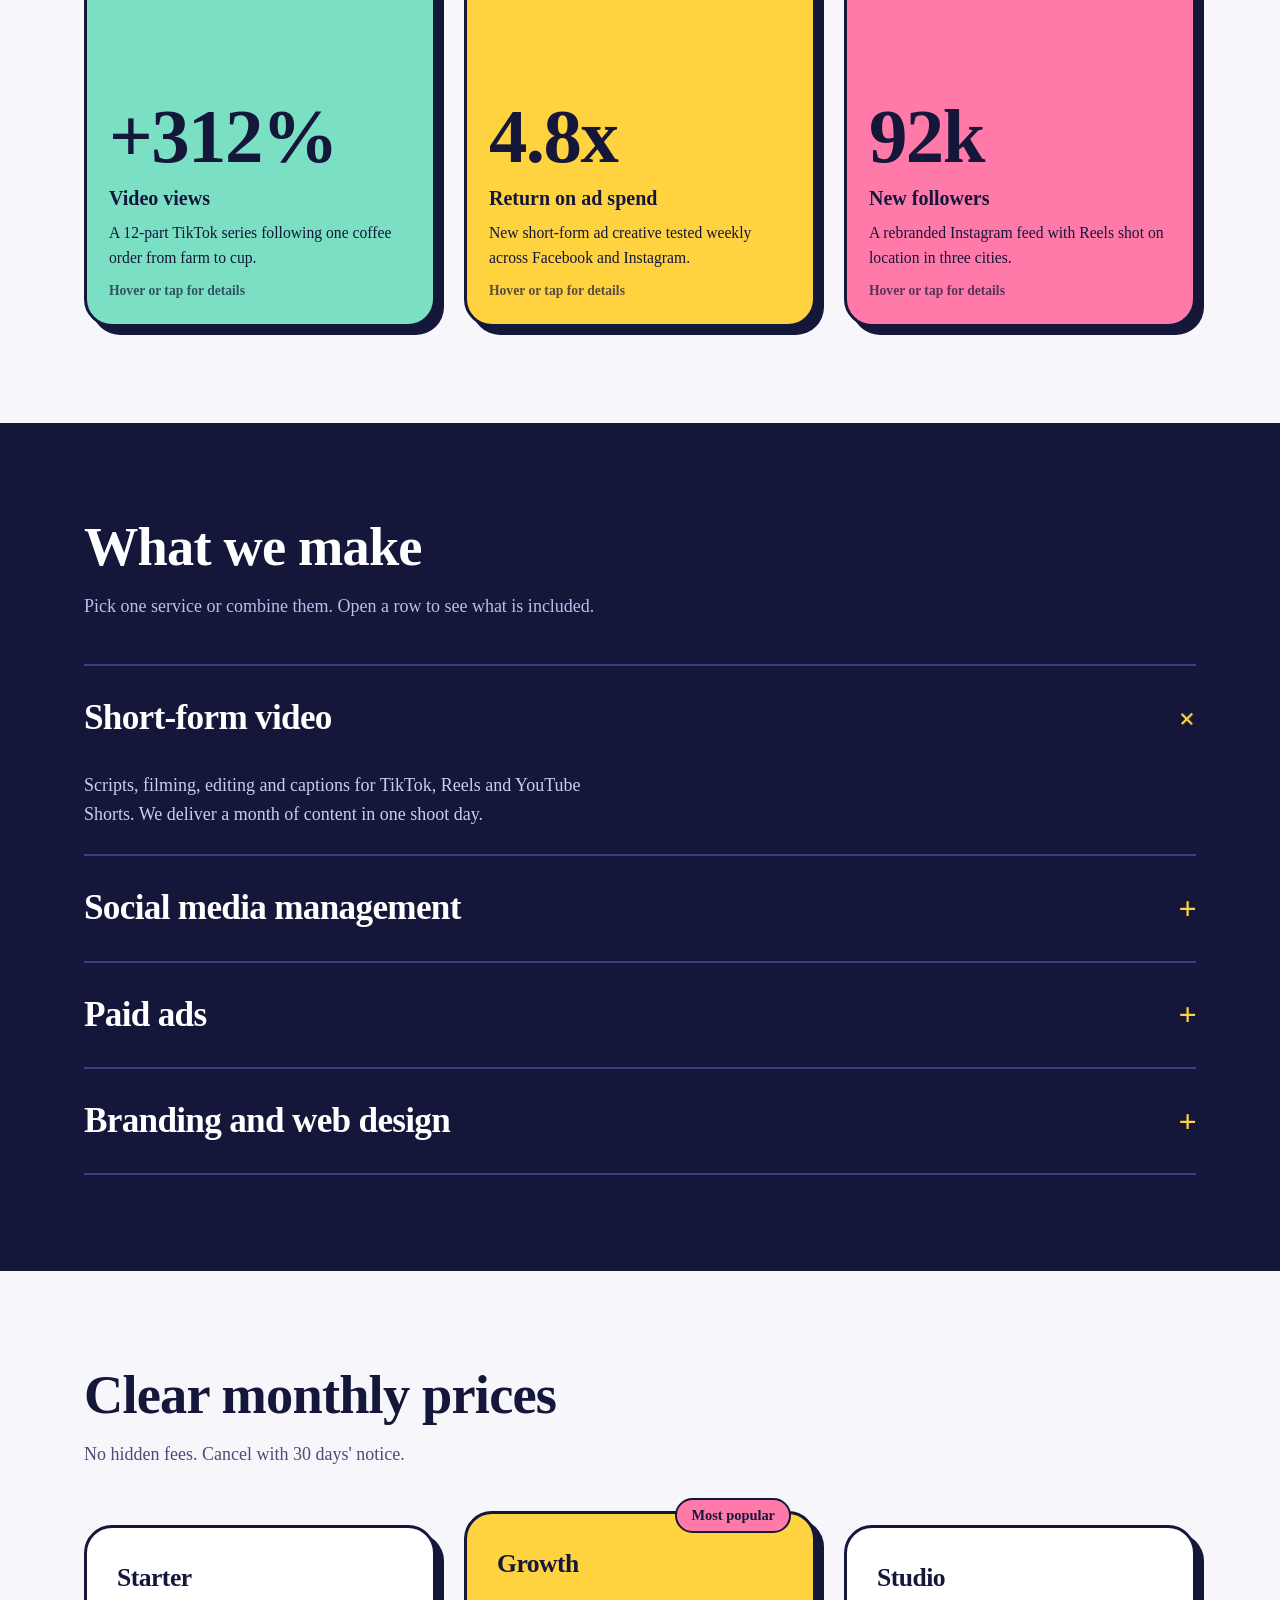
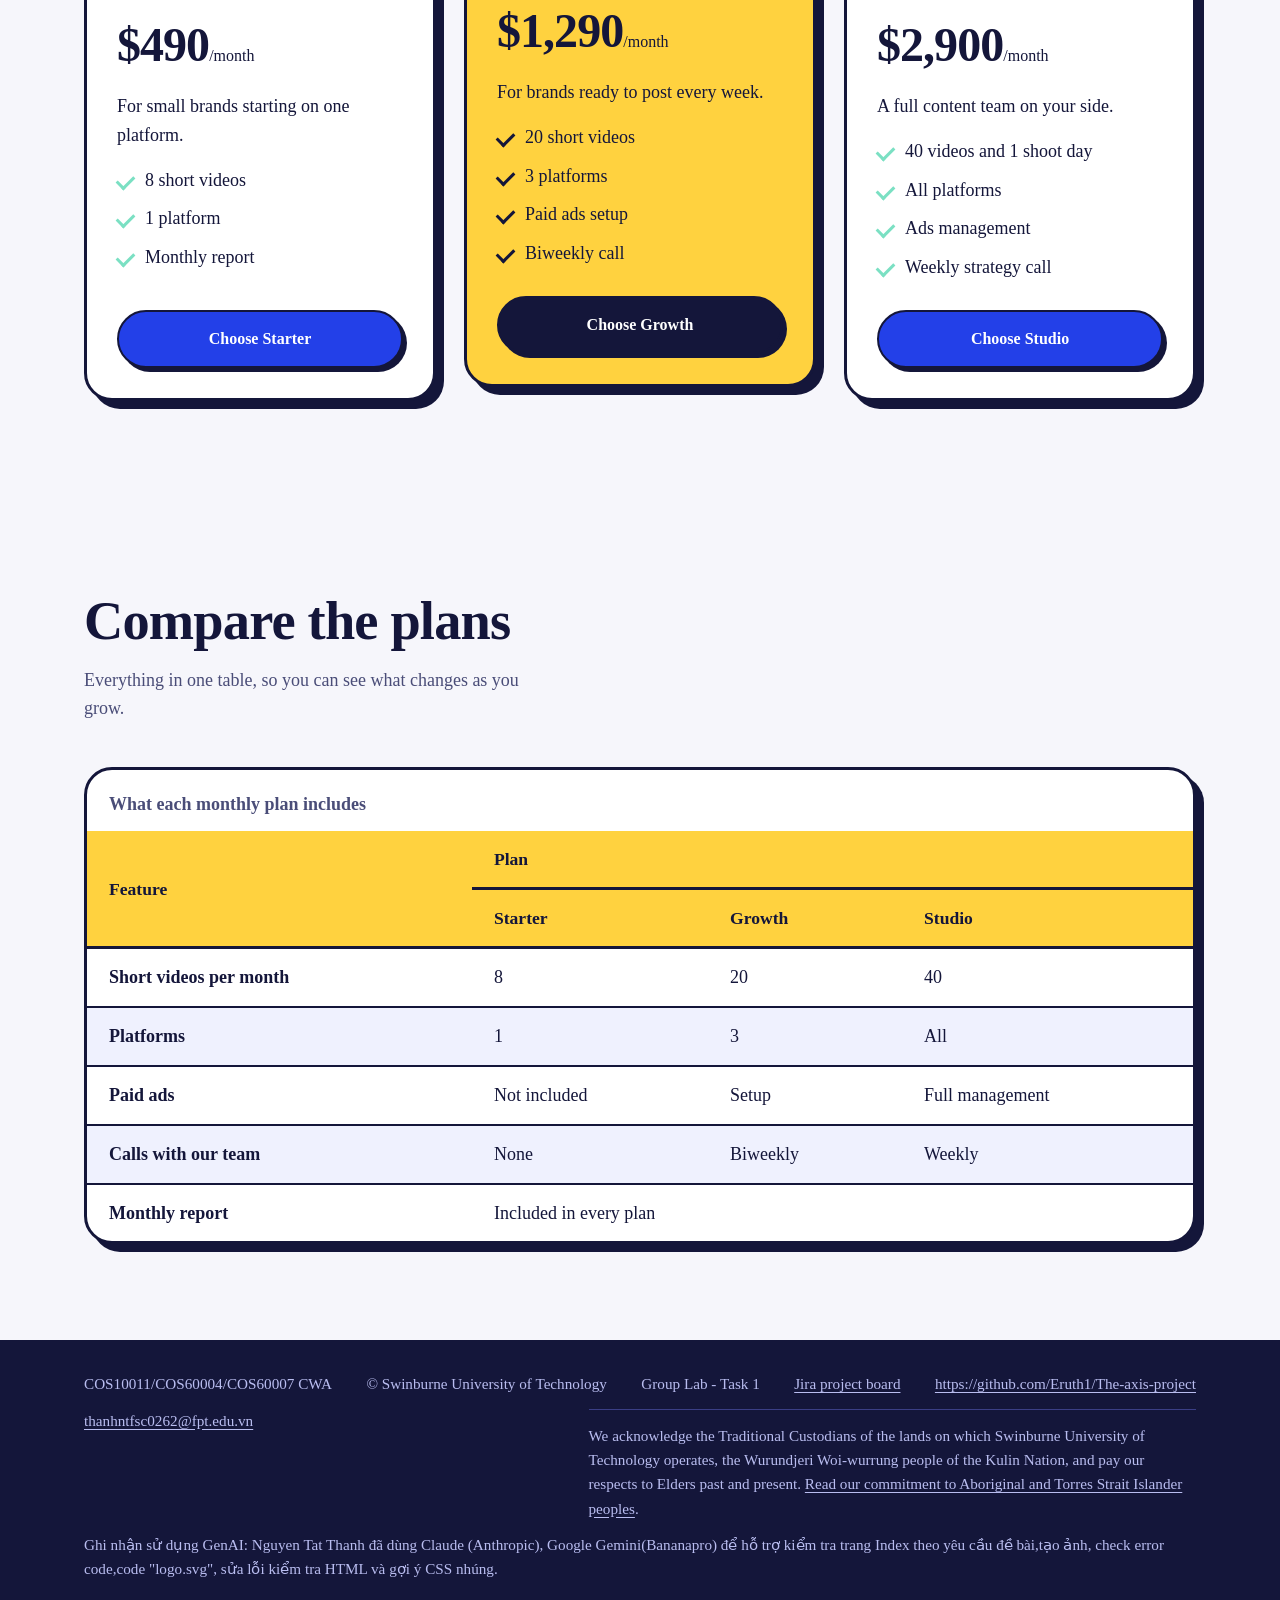
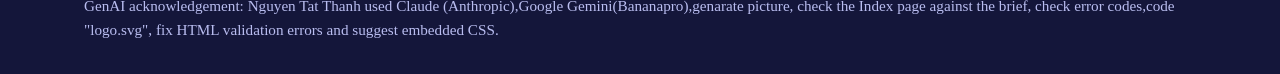
==== commit 1fb49749: "Add files via upload" ====
--- a/index.html
+++ b/index.html
@@ -322,8 +322,10 @@
     <p>Group Lab - Task 1</p>
     <p><a href="https://fpt-team-fs21t2lm.atlassian.net/jira/software/projects/KAN/boards/2?filter=assignee+IN+%28712020%3A8138a904-4e81-4305-8f6c-59876287f2d6%2C+empty%2C+currentUser%28%29%29&groupBy=none&atlOrigin=eyJpIjoiZDRjYTA2Y2QwYzY1NGU5Mjg5ZDY5NmFkNWRmYzI2MTQiLCJwIjoiaiJ9">Jira project board</a></p>
     <p><a href="https://github.com/Eruth1/The-axis-project" target="_blank" rel="noopener">https://github.com/Eruth1/The-axis-project</a></p>
-    <p><a href="mailto:thanhntfsc0262@fpt.edu.vn"></a></p>
+    <p><a href="mailto:thanhntfsc0262@fpt.edu.vn">thanhntfsc0262@fpt.edu.vn</a></p>
     <p class="acknowledgement">We acknowledge the Traditional Custodians of the lands on which Swinburne University of Technology operates, the Wurundjeri Woi-wurrung people of the Kulin Nation, and pay our respects to Elders past and present. <a href="jobs.html#inclusion">Read our commitment to Aboriginal and Torres Strait Islander peoples</a>.</p>
+   <p lang="vi">Ghi nhận sử dụng GenAI: Nguyen Tat Thanh đã dùng Claude (Anthropic), Google Gemini(Bananapro) để hỗ trợ kiểm tra trang Index theo yêu cầu đề bài,tạo ảnh, check error code,code "logo.svg", sửa lỗi kiểm tra HTML và gợi ý CSS nhúng.</p>
+    <p lang="en">GenAI acknowledgement: Nguyen Tat Thanh used Claude (Anthropic),Google Gemini(Bananapro),genarate picture, check the Index page against the brief, check error codes,code "logo.svg", fix HTML validation errors and suggest embedded CSS.</p>
   </div>
 </footer>
 
@@ -331,3 +333,4 @@
 
 </body>
 </html>
+<!-- This code is  -->
